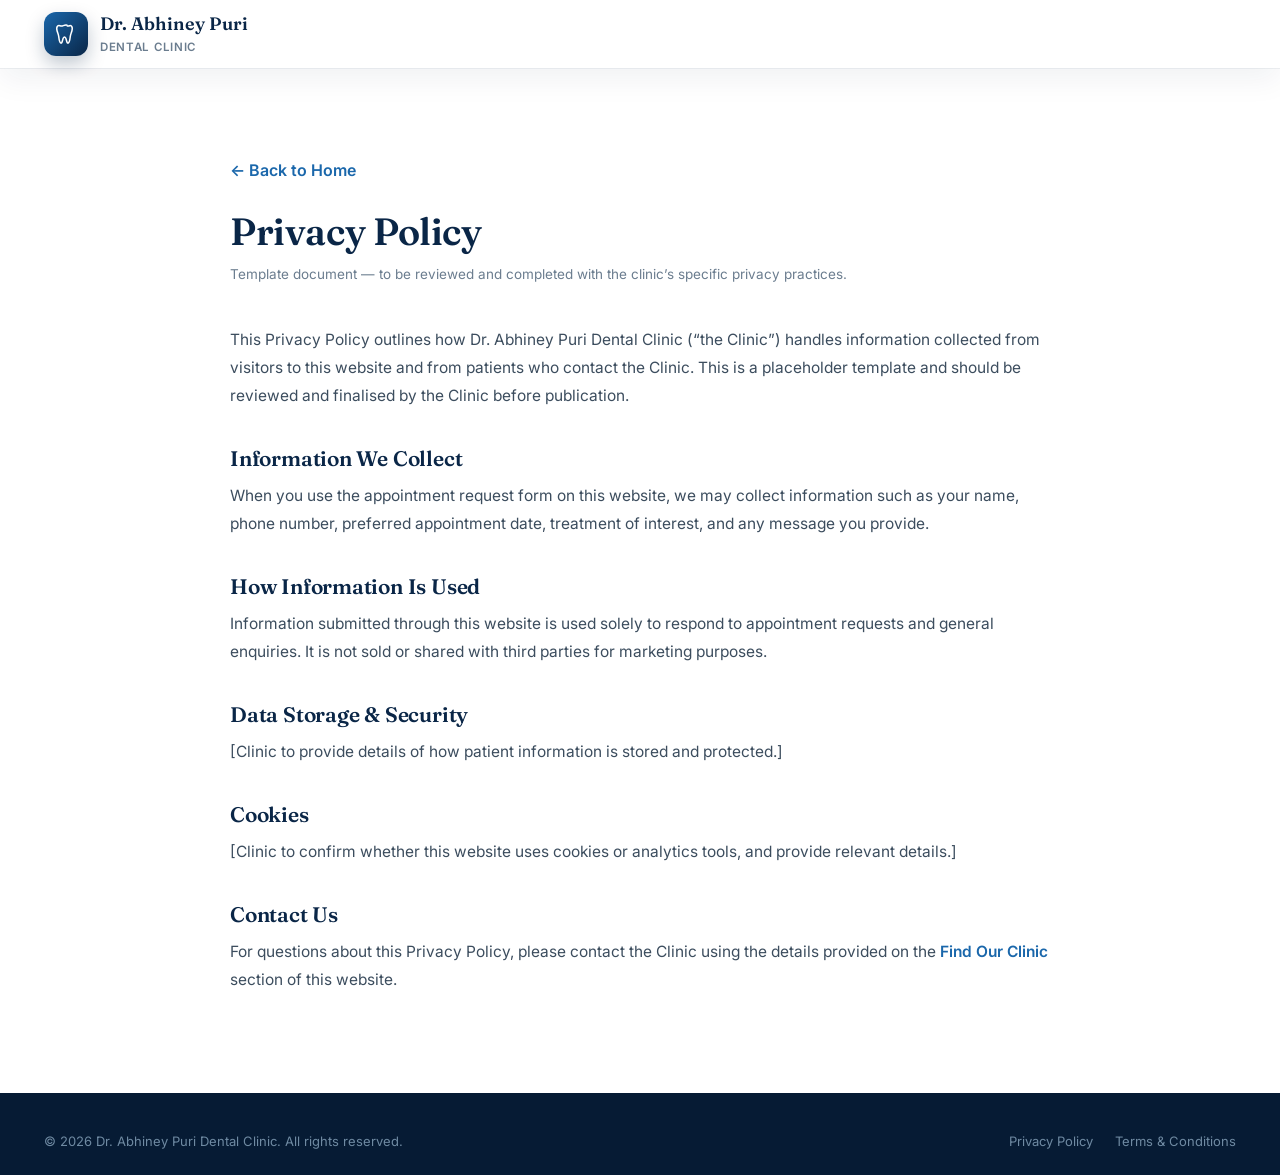
==== privacy-policy.html @ bd3e61e6 "Add premium dental clinic website for Dr. Abhiney Puri Static, responsive site (HTML/CSS/JS, no buil" ====
<!DOCTYPE html>
<html lang="en">
<head>
<meta charset="UTF-8">
<meta name="viewport" content="width=device-width, initial-scale=1.0">
<title>Privacy Policy | Dr. Abhiney Puri Dental Clinic</title>
<meta name="robots" content="noindex">
<link rel="preconnect" href="https://fonts.googleapis.com">
<link rel="preconnect" href="https://fonts.gstatic.com" crossorigin>
<link href="https://fonts.googleapis.com/css2?family=Fraunces:opsz,wght@9..144,500;9..144,600;9..144,700&family=Inter:wght@400;500;600;700;800&display=swap" rel="stylesheet">
<link rel="stylesheet" href="assets/css/style.css">
</head>
<body>
<header class="site-header scrolled">
  <div class="container">
    <a href="index.html" class="brand">
      <span class="brand-mark">
        <svg width="24" height="24" viewBox="0 0 24 24" fill="none" stroke="#fff" stroke-width="1.5"><path d="M12 3c-2.2 0-3 1.1-4.5 1.1S5 3 3.8 3.9C2.6 4.8 2.5 6.6 3 8.5c.6 2.4 1.4 3.4 1.7 5.8.3 2.3.6 6.2 2 6.7 1.6.6 1.8-3.4 2.6-5 .4-.8.7-1.1 1.2-1.1s.8.3 1.2 1.1c.8 1.6 1 5.6 2.6 5 1.4-.5 1.7-4.4 2-6.7.3-2.4 1.1-3.4 1.7-5.8.5-1.9.4-3.7-.8-4.6C16 3 15.7 4.1 14 4.1S14.2 3 12 3z" stroke-linejoin="round"/></svg>
      </span>
      <span class="brand-text"><span class="name">Dr. Abhiney Puri</span><span class="tag">Dental Clinic</span></span>
    </a>
  </div>
</header>

<main>
  <div class="container legal-page">
    <a href="index.html" class="legal-back">&larr; Back to Home</a>
    <h1>Privacy Policy</h1>
    <p class="updated">Template document &mdash; to be reviewed and completed with the clinic&rsquo;s specific privacy practices.</p>

    <p>This Privacy Policy outlines how Dr. Abhiney Puri Dental Clinic (&ldquo;the Clinic&rdquo;) handles information collected from visitors to this website and from patients who contact the Clinic. This is a placeholder template and should be reviewed and finalised by the Clinic before publication.</p>

    <h2>Information We Collect</h2>
    <p>When you use the appointment request form on this website, we may collect information such as your name, phone number, preferred appointment date, treatment of interest, and any message you provide.</p>

    <h2>How Information Is Used</h2>
    <p>Information submitted through this website is used solely to respond to appointment requests and general enquiries. It is not sold or shared with third parties for marketing purposes.</p>

    <h2>Data Storage &amp; Security</h2>
    <p>[Clinic to provide details of how patient information is stored and protected.]</p>

    <h2>Cookies</h2>
    <p>[Clinic to confirm whether this website uses cookies or analytics tools, and provide relevant details.]</p>

    <h2>Contact Us</h2>
    <p>For questions about this Privacy Policy, please contact the Clinic using the details provided on the <a href="index.html#location">Find Our Clinic</a> section of this website.</p>
  </div>
</main>

<footer class="site-footer" style="padding-top:40px;">
  <div class="container">
    <div class="footer-bottom" style="border-top:none;padding-top:0;">
      <span>&copy; <span id="year"></span> Dr. Abhiney Puri Dental Clinic. All rights reserved.</span>
      <span class="legal-links">
        <a href="privacy-policy.html">Privacy Policy</a>
        <a href="terms-conditions.html">Terms &amp; Conditions</a>
      </span>
    </div>
  </div>
</footer>

<script>document.getElementById("year").textContent = new Date().getFullYear();</script>
</body>
</html>
---- assets/css/style.css ----
/* ===========================================================
   Dr. Abhiney Puri Dental Clinic — Stylesheet
   =========================================================== */

:root {
  --white: #ffffff;
  --bg-soft: #f5f9fd;
  --bg-soft-2: #eef5fc;
  --navy-950: #061b34;
  --navy-900: #0a2647;
  --navy-800: #0f3660;
  --blue-700: #14508c;
  --blue-600: #1a67ab;
  --blue-500: #2b83c9;
  --blue-100: #e5f1fb;
  --blue-50: #f2f8fd;
  --gold-500: #b98a3e;
  --slate-900: #12202f;
  --slate-700: #3c4d5e;
  --slate-500: #6b7d8f;
  --slate-300: #c7d3dd;
  --slate-200: #dde7ee;
  --slate-100: #eef3f7;
  --radius-sm: 10px;
  --radius-md: 16px;
  --radius-lg: 24px;
  --radius-xl: 32px;
  --shadow-sm: 0 2px 10px rgba(10, 38, 71, 0.06);
  --shadow-md: 0 10px 30px rgba(10, 38, 71, 0.10);
  --shadow-lg: 0 24px 60px rgba(10, 38, 71, 0.16);
  --ease: cubic-bezier(0.22, 1, 0.36, 1);
  --font-head: "Fraunces", "Georgia", serif;
  --font-body: "Inter", -apple-system, BlinkMacSystemFont, "Segoe UI", sans-serif;
}

* { box-sizing: border-box; min-width: 0; }
html { scroll-behavior: smooth; }

body {
  margin: 0;
  font-family: var(--font-body);
  color: var(--slate-700);
  background: var(--white);
  -webkit-font-smoothing: antialiased;
  overflow-x: hidden;
}

img { max-width: 100%; display: block; }

a { color: inherit; text-decoration: none; }

h1, h2, h3, h4 {
  font-family: var(--font-head);
  color: var(--navy-900);
  line-height: 1.15;
  margin: 0;
  font-weight: 600;
  letter-spacing: -0.01em;
}

p { margin: 0; }

.container {
  width: 100%;
  max-width: 1240px;
  margin: 0 auto;
  padding: 0 24px;
}

section { position: relative; }

/* ---------- Reveal-on-scroll ---------- */
.reveal {
  opacity: 0;
  transform: translateY(28px);
  transition: opacity 0.8s var(--ease), transform 0.8s var(--ease);
}
.reveal.is-visible { opacity: 1; transform: translateY(0); }
.reveal-stagger > * {
  opacity: 0;
  transform: translateY(24px);
  transition: opacity 0.7s var(--ease), transform 0.7s var(--ease);
}
.reveal-stagger.is-visible > * { opacity: 1; transform: translateY(0); }
.reveal-stagger.is-visible > *:nth-child(1) { transition-delay: 0.03s; }
.reveal-stagger.is-visible > *:nth-child(2) { transition-delay: 0.1s; }
.reveal-stagger.is-visible > *:nth-child(3) { transition-delay: 0.17s; }
.reveal-stagger.is-visible > *:nth-child(4) { transition-delay: 0.24s; }
.reveal-stagger.is-visible > *:nth-child(5) { transition-delay: 0.31s; }
.reveal-stagger.is-visible > *:nth-child(6) { transition-delay: 0.38s; }
.reveal-stagger.is-visible > *:nth-child(7) { transition-delay: 0.45s; }
.reveal-stagger.is-visible > *:nth-child(8) { transition-delay: 0.52s; }
.reveal-stagger.is-visible > *:nth-child(9) { transition-delay: 0.59s; }
.reveal-stagger.is-visible > *:nth-child(10) { transition-delay: 0.66s; }

/* ---------- Eyebrow / section heading ---------- */
.eyebrow {
  display: inline-flex;
  align-items: center;
  gap: 8px;
  font-size: 13px;
  font-weight: 600;
  letter-spacing: 0.14em;
  text-transform: uppercase;
  color: var(--blue-600);
  margin-bottom: 14px;
}
.eyebrow::before {
  content: "";
  width: 26px;
  height: 2px;
  background: var(--gold-500);
  display: inline-block;
}

.section-head {
  max-width: 680px;
  margin: 0 auto 56px;
  text-align: center;
}
.section-head h2 {
  font-size: clamp(30px, 4vw, 42px);
  margin-bottom: 16px;
}
.section-head p {
  font-size: 17px;
  color: var(--slate-500);
  line-height: 1.7;
}
.section-head.align-left { margin-left: 0; text-align: left; }

.section-pad { padding: 108px 0; }
.bg-soft { background: linear-gradient(180deg, var(--bg-soft) 0%, var(--white) 100%); }
.bg-navy {
  background: radial-gradient(120% 140% at 15% 0%, var(--navy-800) 0%, var(--navy-950) 60%);
  color: var(--slate-200);
}
.bg-navy h2, .bg-navy h3 { color: var(--white); }

/* ---------- Buttons ---------- */
.btn {
  display: inline-flex;
  align-items: center;
  justify-content: center;
  gap: 10px;
  padding: 15px 30px;
  border-radius: 100px;
  font-family: var(--font-body);
  font-weight: 600;
  font-size: 15px;
  letter-spacing: 0.01em;
  border: 1px solid transparent;
  cursor: pointer;
  transition: transform 0.35s var(--ease), box-shadow 0.35s var(--ease), background 0.35s var(--ease), color 0.35s var(--ease), border-color .35s var(--ease);
  white-space: nowrap;
}
.btn svg { width: 18px; height: 18px; flex-shrink: 0; }
.btn-primary {
  background: linear-gradient(135deg, var(--blue-600), var(--blue-700));
  color: var(--white);
  box-shadow: 0 14px 30px rgba(20, 80, 140, 0.28);
}
.btn-primary:hover { transform: translateY(-3px); box-shadow: 0 18px 36px rgba(20, 80, 140, 0.36); }
.btn-outline {
  background: transparent;
  border-color: rgba(255,255,255,0.35);
  color: var(--white);
}
.btn-outline:hover { background: rgba(255,255,255,0.1); transform: translateY(-3px); }
.btn-ghost {
  background: var(--white);
  color: var(--blue-700);
  border-color: var(--slate-200);
}
.btn-ghost:hover { border-color: var(--blue-500); transform: translateY(-3px); box-shadow: var(--shadow-sm); }
.btn-block { width: 100%; }
.btn-sm { padding: 11px 22px; font-size: 14px; }
.btn-whatsapp { background: #1fae5c; color: #fff; }
.btn-whatsapp:hover { transform: translateY(-3px); box-shadow: 0 14px 28px rgba(31,174,92,0.3); }

/* ===========================================================
   Header
   =========================================================== */
.site-header {
  position: fixed;
  top: 0; left: 0; right: 0;
  z-index: 900;
  padding: 20px 0;
  transition: all 0.4s var(--ease);
  background: transparent;
}
.site-header.scrolled {
  padding: 12px 0;
  background: rgba(255,255,255,0.85);
  backdrop-filter: blur(14px);
  box-shadow: 0 1px 0 rgba(10,38,71,0.06), 0 12px 30px rgba(10,38,71,0.06);
}
.site-header .container {
  display: flex;
  align-items: center;
  justify-content: space-between;
  gap: 20px;
}
.brand { display: flex; align-items: center; gap: 12px; }
.brand-mark {
  width: 44px; height: 44px;
  border-radius: 12px;
  background: linear-gradient(135deg, var(--blue-600), var(--navy-900));
  display: flex; align-items: center; justify-content: center;
  flex-shrink: 0;
  box-shadow: 0 8px 18px rgba(10,38,71,0.25);
}
.brand-mark svg { width: 24px; height: 24px; stroke: #fff; }
.brand-text { line-height: 1.25; }
.brand-text .name {
  font-family: var(--font-head);
  font-weight: 600;
  font-size: 18px;
  color: var(--navy-900);
  display: block;
}
.brand-text .tag {
  font-size: 11.5px;
  letter-spacing: 0.06em;
  text-transform: uppercase;
  color: var(--slate-500);
  font-weight: 600;
}

.nav-links {
  display: flex;
  align-items: center;
  gap: 34px;
  list-style: none;
  margin: 0; padding: 0;
}
.nav-links a {
  font-size: 14.5px;
  font-weight: 600;
  color: var(--slate-700);
  position: relative;
  padding: 6px 0;
  transition: color 0.25s;
}
.nav-links a::after {
  content: "";
  position: absolute;
  left: 0; bottom: -2px;
  width: 0; height: 2px;
  background: var(--blue-600);
  transition: width 0.3s var(--ease);
}
.nav-links a:hover { color: var(--blue-700); }
.nav-links a:hover::after { width: 100%; }

.header-actions { display: flex; align-items: center; gap: 12px; }
.header-call {
  display: flex; align-items: center; gap: 8px;
  font-weight: 700; font-size: 14.5px; color: var(--navy-900);
}
.header-call svg { width: 18px; height: 18px; stroke: var(--blue-600); }

.menu-toggle {
  display: none;
  width: 44px; height: 44px;
  border-radius: 10px;
  border: 1px solid var(--slate-200);
  background: var(--white);
  align-items: center; justify-content: center;
  cursor: pointer;
}
.menu-toggle svg { width: 20px; height: 20px; }

/* Mobile nav drawer */
.mobile-nav {
  position: fixed;
  inset: 0;
  z-index: 950;
  background: var(--navy-950);
  transform: translateX(100%);
  transition: transform 0.45s var(--ease);
  display: flex;
  flex-direction: column;
  padding: 26px 28px;
}
.mobile-nav.open { transform: translateX(0); }
.mobile-nav-top { display: flex; justify-content: space-between; align-items: center; margin-bottom: 40px; }
.mobile-nav-close {
  width: 42px; height: 42px; border-radius: 10px;
  background: rgba(255,255,255,0.08);
  display: flex; align-items: center; justify-content: center;
  border: none; cursor: pointer;
}
.mobile-nav-close svg { width: 20px; height: 20px; stroke: #fff; }
.mobile-nav-links { list-style: none; margin: 0; padding: 0; display: flex; flex-direction: column; gap: 4px; }
.mobile-nav-links a {
  display: block;
  font-family: var(--font-head);
  font-size: 26px;
  color: #fff;
  padding: 14px 0;
  border-bottom: 1px solid rgba(255,255,255,0.08);
}
.mobile-nav-cta { margin-top: auto; display: flex; flex-direction: column; gap: 12px; }

/* ===========================================================
   Hero
   =========================================================== */
.hero {
  padding: 168px 0 100px;
  background:
    radial-gradient(90% 70% at 82% 8%, var(--blue-100) 0%, rgba(229,241,251,0) 60%),
    linear-gradient(180deg, var(--bg-soft) 0%, var(--white) 100%);
  overflow: hidden;
}
.hero .container {
  display: grid;
  grid-template-columns: 1.05fr 0.95fr;
  gap: 64px;
  align-items: center;
}
.hero-badge {
  display: inline-flex;
  align-items: center;
  gap: 10px;
  background: var(--white);
  border: 1px solid var(--slate-200);
  padding: 8px 18px 8px 8px;
  border-radius: 100px;
  box-shadow: var(--shadow-sm);
  font-size: 13.5px;
  font-weight: 600;
  color: var(--navy-900);
  margin-bottom: 28px;
}
.hero-badge .dot {
  width: 30px; height: 30px; border-radius: 50%;
  background: linear-gradient(135deg, var(--gold-500), #d9ae66);
  display: flex; align-items: center; justify-content: center;
}
.hero-badge .dot svg { width: 15px; height: 15px; stroke: #fff; }

.hero h1 {
  font-size: clamp(38px, 5.2vw, 60px);
  line-height: 1.08;
  margin-bottom: 24px;
}
.hero h1 em {
  font-style: italic;
  color: var(--blue-600);
}
.hero-lead {
  font-size: 18px;
  line-height: 1.75;
  color: var(--slate-500);
  max-width: 520px;
  margin-bottom: 36px;
}
.hero-cta { display: flex; flex-wrap: wrap; gap: 16px; margin-bottom: 48px; }

.hero-doctor-strip {
  display: flex;
  align-items: center;
  gap: 0;
  flex-wrap: wrap;
  border-top: 1px solid var(--slate-200);
  padding-top: 28px;
}
.hero-doctor-strip .stat { padding-right: 28px; margin-right: 28px; border-right: 1px solid var(--slate-200); }
.hero-doctor-strip .stat:last-child { border-right: none; margin-right: 0; padding-right: 0; }
.hero-doctor-strip .stat .num {
  font-family: var(--font-head);
  font-size: 22px;
  font-weight: 600;
  color: var(--navy-900);
  display: block;
}
.hero-doctor-strip .stat .lbl {
  font-size: 12.5px;
  color: var(--slate-500);
  font-weight: 600;
  text-transform: uppercase;
  letter-spacing: 0.04em;
}

.hero-visual { position: relative; }
.hero-visual-card {
  position: relative;
  border-radius: var(--radius-xl);
  overflow: hidden;
  box-shadow: var(--shadow-lg);
}
.hero-visual-card::before {
  content: "";
  position: absolute; inset: -40px;
  background: radial-gradient(60% 60% at 70% 20%, rgba(43,131,201,0.18), transparent 70%);
  z-index: -1;
}
.hero-float-card {
  position: absolute;
  bottom: -26px;
  left: -30px;
  background: var(--white);
  border-radius: var(--radius-md);
  box-shadow: var(--shadow-lg);
  padding: 18px 22px;
  display: flex;
  align-items: center;
  gap: 14px;
  max-width: 240px;
}
.hero-float-card .ic {
  width: 46px; height: 46px; border-radius: 12px;
  background: var(--blue-50);
  display: flex; align-items: center; justify-content: center;
  flex-shrink: 0;
}
.hero-float-card .ic svg { width: 24px; height: 24px; stroke: var(--blue-600); }
.hero-float-card .t1 { font-weight: 700; font-size: 14.5px; color: var(--navy-900); }
.hero-float-card .t2 { font-size: 12.5px; color: var(--slate-500); }

.hero-float-badge {
  position: absolute;
  top: 24px;
  right: -18px;
  background: var(--navy-900);
  color: #fff;
  border-radius: var(--radius-md);
  padding: 16px 20px;
  box-shadow: var(--shadow-lg);
  text-align: center;
}
.hero-float-badge .n { font-family: var(--font-head); font-size: 26px; font-weight: 600; display: block; }
.hero-float-badge .s { font-size: 11px; text-transform: uppercase; letter-spacing: 0.08em; opacity: 0.75; }

/* ===========================================================
   Image placeholders
   =========================================================== */
.img-placeholder {
  position: relative;
  width: 100%;
  aspect-ratio: var(--ph-ratio, 4/3);
  border-radius: var(--ph-radius, var(--radius-lg));
  background:
    linear-gradient(135deg, var(--blue-50) 0%, var(--slate-100) 100%);
  border: 1.5px dashed var(--slate-300);
  display: flex;
  flex-direction: column;
  align-items: center;
  justify-content: center;
  text-align: center;
  gap: 10px;
  padding: 18px;
  overflow: hidden;
}
.img-placeholder::before {
  content: "";
  position: absolute; inset: 0;
  background-image:
    linear-gradient(rgba(255,255,255,0.5) 1px, transparent 1px),
    linear-gradient(90deg, rgba(255,255,255,0.5) 1px, transparent 1px);
  background-size: 22px 22px;
  opacity: 0.5;
  pointer-events: none;
}
.img-placeholder .ph-icon {
  width: 52px; height: 52px;
  border-radius: 50%;
  background: var(--white);
  box-shadow: var(--shadow-sm);
  display: flex; align-items: center; justify-content: center;
  position: relative;
}
.img-placeholder .ph-icon svg { width: 24px; height: 24px; stroke: var(--blue-600); }
.img-placeholder .ph-label {
  position: relative;
  font-family: var(--font-head);
  font-weight: 600;
  font-size: 15px;
  color: var(--navy-900);
}
.img-placeholder .ph-sub {
  position: relative;
  font-size: 12px;
  color: var(--slate-500);
  max-width: 220px;
  line-height: 1.5;
}
.img-placeholder.compact { padding: 12px; gap: 6px; }
.img-placeholder.compact .ph-icon { width: 38px; height: 38px; }
.img-placeholder.compact .ph-icon svg { width: 18px; height: 18px; }
.img-placeholder.compact .ph-label { font-size: 13px; }
.img-placeholder.compact .ph-sub { font-size: 10.5px; }

/* ===========================================================
   Trust / credentials strip
   =========================================================== */
.credentials-strip { padding: 40px 0; background: var(--navy-950); }
.credentials-strip .container {
  display: flex;
  flex-wrap: wrap;
  gap: 28px;
  align-items: center;
  justify-content: space-between;
}
.cred-item { display: flex; align-items: center; gap: 14px; color: #fff; }
.cred-item .ic {
  width: 44px; height: 44px; border-radius: 12px;
  background: rgba(255,255,255,0.08);
  display: flex; align-items: center; justify-content: center;
  flex-shrink: 0;
}
.cred-item .ic svg { width: 22px; height: 22px; stroke: #cfe0f2; }
.cred-item .tt { font-weight: 700; font-size: 15px; }
.cred-item .ss { font-size: 12.5px; color: #9fb4c9; }

/* ===========================================================
   Dentist profile
   =========================================================== */
.profile-grid {
  display: grid;
  grid-template-columns: 0.85fr 1.15fr;
  gap: 72px;
  align-items: center;
}
.profile-visual { position: relative; }
.profile-badge-row {
  display: flex;
  gap: 14px;
  margin-top: -50px;
  position: relative;
  z-index: 2;
  margin-left: 20px;
}
.profile-mini-badge {
  background: var(--white);
  border-radius: var(--radius-md);
  box-shadow: var(--shadow-md);
  padding: 14px 18px;
  flex: 1;
  text-align: center;
}
.profile-mini-badge .n { font-family: var(--font-head); font-size: 20px; font-weight: 600; color: var(--navy-900); display: block; }
.profile-mini-badge .l { font-size: 11px; text-transform: uppercase; letter-spacing: 0.05em; color: var(--slate-500); font-weight: 600; }

.profile-name { font-size: clamp(28px, 3.4vw, 38px); margin-bottom: 6px; }
.profile-quals {
  display: flex; flex-wrap: wrap; gap: 10px;
  margin-bottom: 26px;
}
.qual-pill {
  background: var(--blue-50);
  color: var(--blue-700);
  font-weight: 700;
  font-size: 13px;
  padding: 7px 16px;
  border-radius: 100px;
  letter-spacing: 0.02em;
}
.profile-desc { font-size: 16.5px; line-height: 1.85; color: var(--slate-700); margin-bottom: 30px; }
.profile-facts { display: grid; grid-template-columns: 1fr 1fr; gap: 18px; margin-bottom: 34px; }
.profile-fact {
  display: flex; gap: 14px; align-items: flex-start;
  background: var(--bg-soft);
  border-radius: var(--radius-md);
  padding: 18px 20px;
  border: 1px solid var(--slate-100);
}
.profile-fact .ic {
  width: 38px; height: 38px; border-radius: 10px;
  background: var(--white);
  box-shadow: var(--shadow-sm);
  display: flex; align-items: center; justify-content: center;
  flex-shrink: 0;
}
.profile-fact .ic svg { width: 19px; height: 19px; stroke: var(--blue-600); }
.profile-fact .tt { font-weight: 700; font-size: 14.5px; color: var(--navy-900); margin-bottom: 2px; }
.profile-fact .ss { font-size: 13px; color: var(--slate-500); line-height: 1.5; }

/* ===========================================================
   Services
   =========================================================== */
.services-grid {
  display: grid;
  grid-template-columns: repeat(auto-fill, minmax(280px, 1fr));
  gap: 28px;
}
.service-card {
  background: var(--white);
  border-radius: var(--radius-lg);
  border: 1px solid var(--slate-100);
  overflow: hidden;
  box-shadow: var(--shadow-sm);
  transition: transform 0.4s var(--ease), box-shadow 0.4s var(--ease), border-color .4s;
  display: flex;
  flex-direction: column;
}
.service-card:hover { transform: translateY(-8px); box-shadow: var(--shadow-lg); border-color: transparent; }
.service-card .img-placeholder { border-radius: 0; border-width: 0 0 1px 0; aspect-ratio: 5/4; }
.service-card-body { padding: 24px 24px 26px; display: flex; flex-direction: column; flex: 1; }
.service-num {
  font-family: var(--font-head);
  font-size: 13px;
  font-weight: 600;
  color: var(--gold-500);
  margin-bottom: 8px;
  letter-spacing: 0.06em;
}
.service-card h3 { font-size: 20px; margin-bottom: 10px; }
.service-card p { font-size: 14.5px; line-height: 1.65; color: var(--slate-500); margin-bottom: 20px; flex: 1; }
.service-link {
  display: inline-flex; align-items: center; gap: 8px;
  font-weight: 700; font-size: 14px; color: var(--blue-600);
  cursor: pointer;
}
.service-link svg { width: 16px; height: 16px; transition: transform 0.3s var(--ease); }
.service-card:hover .service-link svg { transform: translateX(4px); }

/* ===========================================================
   Why choose us
   =========================================================== */
.why-grid {
  display: grid;
  grid-template-columns: repeat(auto-fit, minmax(230px, 1fr));
  gap: 24px;
}
.why-card {
  background: var(--white);
  border-radius: var(--radius-lg);
  padding: 32px 26px;
  border: 1px solid var(--slate-100);
  box-shadow: var(--shadow-sm);
  transition: transform 0.4s var(--ease), box-shadow 0.4s var(--ease);
}
.why-card:hover { transform: translateY(-6px); box-shadow: var(--shadow-md); }
.why-card .ic {
  width: 54px; height: 54px; border-radius: 14px;
  background: linear-gradient(135deg, var(--blue-600), var(--navy-800));
  display: flex; align-items: center; justify-content: center;
  margin-bottom: 20px;
  box-shadow: 0 10px 22px rgba(20,80,140,0.24);
}
.why-card .ic svg { width: 26px; height: 26px; stroke: #fff; }
.why-card h3 { font-size: 18px; margin-bottom: 10px; }
.why-card p { font-size: 14px; line-height: 1.65; color: var(--slate-500); }

/* ===========================================================
   Clinic section
   =========================================================== */
.clinic-layout { display: grid; grid-template-columns: 1fr 1fr; gap: 72px; align-items: center; }
.clinic-copy p.lead { font-size: 17px; line-height: 1.85; color: var(--slate-700); margin: 22px 0 30px; }
.clinic-points { display: flex; flex-direction: column; gap: 16px; margin-bottom: 34px; }
.clinic-point { display: flex; gap: 14px; align-items: flex-start; }
.clinic-point .ic {
  width: 30px; height: 30px; border-radius: 8px;
  background: var(--blue-50);
  display: flex; align-items: center; justify-content: center;
  flex-shrink: 0; margin-top: 2px;
}
.clinic-point .ic svg { width: 16px; height: 16px; stroke: var(--blue-600); }
.clinic-point span { font-size: 15px; color: var(--slate-700); line-height: 1.6; }

.clinic-gallery { display: grid; grid-template-columns: repeat(2, 1fr); gap: 18px; }
.clinic-gallery .img-placeholder:first-child { grid-column: 1 / -1; }

/* ===========================================================
   Location
   =========================================================== */
.location-layout { display: grid; grid-template-columns: 0.9fr 1.1fr; gap: 44px; align-items: stretch; }
.location-card {
  background: var(--white);
  border-radius: var(--radius-xl);
  box-shadow: var(--shadow-md);
  border: 1px solid var(--slate-100);
  padding: 40px 36px;
}
.loc-row { display: flex; gap: 16px; padding: 20px 0; border-bottom: 1px solid var(--slate-100); }
.loc-row:last-of-type { border-bottom: none; }
.loc-row .ic {
  width: 42px; height: 42px; border-radius: 12px;
  background: var(--blue-50);
  display: flex; align-items: center; justify-content: center;
  flex-shrink: 0;
}
.loc-row .ic svg { width: 20px; height: 20px; stroke: var(--blue-600); }
.loc-row .tt { font-weight: 700; font-size: 14.5px; color: var(--navy-900); margin-bottom: 4px; }
.loc-row .ss { font-size: 14.5px; color: var(--slate-500); line-height: 1.6; }
.loc-row .ss .placeholder-text { color: var(--blue-600); font-style: italic; }
.location-cta { display: flex; flex-direction: column; gap: 12px; margin-top: 28px; }

.map-frame {
  border-radius: var(--radius-xl);
  overflow: hidden;
  box-shadow: var(--shadow-md);
  border: 1px solid var(--slate-100);
  position: relative;
  min-height: 420px;
  background: linear-gradient(135deg, var(--blue-50), var(--slate-100));
  display: flex; align-items: center; justify-content: center;
}
.map-frame::before {
  content: "";
  position: absolute; inset: 0;
  background-image:
    linear-gradient(rgba(255,255,255,0.6) 1px, transparent 1px),
    linear-gradient(90deg, rgba(255,255,255,0.6) 1px, transparent 1px);
  background-size: 34px 34px;
}
.map-frame iframe { width: 100%; height: 100%; min-height: 420px; border: 0; position: relative; }
.map-placeholder-inner { position: relative; text-align: center; padding: 30px; max-width: 320px; }
.map-placeholder-inner .pin {
  width: 64px; height: 64px; border-radius: 50%;
  background: var(--white); box-shadow: var(--shadow-md);
  display: flex; align-items: center; justify-content: center;
  margin: 0 auto 18px;
}
.map-placeholder-inner .pin svg { width: 30px; height: 30px; stroke: var(--blue-600); }
.map-placeholder-inner h4 { font-size: 17px; margin-bottom: 8px; }
.map-placeholder-inner p { font-size: 13.5px; color: var(--slate-500); line-height: 1.6; }

/* ===========================================================
   Appointment
   =========================================================== */
.appointment-layout { display: grid; grid-template-columns: 0.85fr 1.15fr; gap: 56px; }
.appointment-info h2 { color: #fff; font-size: clamp(28px, 3.4vw, 36px); margin-bottom: 18px; }
.appointment-info p.lead { font-size: 16.5px; line-height: 1.8; color: #b9cadc; margin-bottom: 34px; }
.appt-contact-list { display: flex; flex-direction: column; gap: 14px; margin-bottom: 34px; }
.appt-contact-item {
  display: flex; align-items: center; gap: 14px;
  background: rgba(255,255,255,0.06);
  border: 1px solid rgba(255,255,255,0.1);
  border-radius: var(--radius-md);
  padding: 16px 18px;
}
.appt-contact-item .ic {
  width: 40px; height: 40px; border-radius: 10px;
  background: rgba(255,255,255,0.1);
  display: flex; align-items: center; justify-content: center;
  flex-shrink: 0;
}
.appt-contact-item .ic svg { width: 19px; height: 19px; stroke: #fff; }
.appt-contact-item .tt { font-weight: 700; font-size: 14.5px; color: #fff; }
.appt-contact-item .ss { font-size: 12.5px; color: #9fb4c9; }
.appt-quick-actions { display: flex; flex-wrap: wrap; gap: 12px; }

.appointment-form-card {
  background: var(--white);
  border-radius: var(--radius-xl);
  box-shadow: var(--shadow-lg);
  padding: 44px;
}
.appointment-form-card h3 { font-size: 22px; margin-bottom: 6px; }
.appointment-form-card .form-sub { font-size: 14px; color: var(--slate-500); margin-bottom: 30px; }
.form-grid { display: grid; grid-template-columns: 1fr 1fr; gap: 20px; }
.form-field { display: flex; flex-direction: column; gap: 8px; margin-bottom: 20px; }
.form-field.full { grid-column: 1 / -1; }
.form-field label { font-size: 13.5px; font-weight: 700; color: var(--navy-900); }
.form-field input,
.form-field select,
.form-field textarea {
  border: 1.5px solid var(--slate-200);
  border-radius: var(--radius-sm);
  padding: 13px 16px;
  font-family: var(--font-body);
  font-size: 14.5px;
  color: var(--slate-900);
  background: var(--bg-soft);
  transition: border-color 0.25s, box-shadow 0.25s;
  width: 100%;
}
.form-field textarea { resize: vertical; min-height: 100px; }
.form-field input:focus,
.form-field select:focus,
.form-field textarea:focus {
  outline: none;
  border-color: var(--blue-500);
  box-shadow: 0 0 0 4px var(--blue-100);
  background: var(--white);
}
.form-note { font-size: 12.5px; color: var(--slate-500); margin-top: 14px; text-align: center; }
.form-success {
  display: none;
  align-items: center;
  gap: 14px;
  background: #eefbf3;
  border: 1px solid #bfe9cf;
  border-radius: var(--radius-md);
  padding: 18px 20px;
  margin-bottom: 22px;
}
.form-success.show { display: flex; }
.form-success .ic {
  width: 38px; height: 38px; border-radius: 50%;
  background: #1fae5c; display: flex; align-items: center; justify-content: center; flex-shrink: 0;
}
.form-success .ic svg { width: 18px; height: 18px; stroke: #fff; }
.form-success .tt { font-weight: 700; font-size: 14.5px; color: #16643a; }
.form-success .ss { font-size: 12.5px; color: #2f7a52; }

/* ===========================================================
   Footer
   =========================================================== */
.site-footer { background: var(--navy-950); color: #9fb4c9; padding: 90px 0 0; }
.footer-grid {
  display: grid;
  grid-template-columns: 1.4fr 1fr 1fr 1.1fr;
  gap: 48px;
  padding-bottom: 60px;
  border-bottom: 1px solid rgba(255,255,255,0.08);
}
.footer-brand .brand-text .name { color: #fff; }
.footer-brand { max-width: 320px; }
.footer-brand p { font-size: 14px; line-height: 1.7; margin: 18px 0 22px; }
.footer-quals { font-size: 13px; color: #7d93a8; line-height: 1.7; margin-bottom: 22px; }
.footer-social { display: flex; gap: 10px; }
.footer-social a {
  width: 38px; height: 38px; border-radius: 10px;
  background: rgba(255,255,255,0.06);
  display: flex; align-items: center; justify-content: center;
  transition: background 0.3s, transform 0.3s;
}
.footer-social a:hover { background: var(--blue-600); transform: translateY(-3px); }
.footer-social a svg { width: 17px; height: 17px; stroke: #fff; }

.footer-col h4 {
  color: #fff; font-size: 15px; margin-bottom: 22px;
  font-family: var(--font-body); font-weight: 700; letter-spacing: 0.02em;
}
.footer-col ul { list-style: none; margin: 0; padding: 0; display: flex; flex-direction: column; gap: 13px; }
.footer-col ul a { font-size: 14px; color: #9fb4c9; transition: color 0.25s; }
.footer-col ul a:hover { color: #fff; }
.footer-contact-item { display: flex; gap: 10px; align-items: flex-start; font-size: 14px; }
.footer-contact-item svg { width: 16px; height: 16px; stroke: #6f8aa2; flex-shrink: 0; margin-top: 3px; }

.footer-bottom {
  display: flex; justify-content: space-between; align-items: center;
  padding: 26px 0; flex-wrap: wrap; gap: 12px;
  font-size: 13px; color: #6f8aa2;
}
.footer-bottom .legal-links { display: flex; gap: 22px; }
.footer-bottom a:hover { color: #fff; }

/* ===========================================================
   Utility page (privacy / terms)
   =========================================================== */
.legal-page { padding: 160px 0 100px; max-width: 820px; margin: 0 auto; }
.legal-page h1 { font-size: 38px; margin-bottom: 8px; }
.legal-page .updated { font-size: 13.5px; color: var(--slate-500); margin-bottom: 40px; }
.legal-page h2 { font-size: 21px; margin: 36px 0 12px; }
.legal-page p, .legal-page li { font-size: 15.5px; line-height: 1.8; color: var(--slate-700); }
.legal-page ul { padding-left: 20px; }
.legal-page a { color: var(--blue-600); font-weight: 600; }
.legal-back { display: inline-flex; align-items: center; gap: 8px; font-weight: 700; color: var(--blue-600); margin-bottom: 30px; }

/* ===========================================================
   Back to top
   =========================================================== */
.back-to-top {
  position: fixed;
  bottom: 28px; right: 28px;
  width: 50px; height: 50px;
  border-radius: 50%;
  background: var(--navy-900);
  display: flex; align-items: center; justify-content: center;
  box-shadow: var(--shadow-md);
  opacity: 0; visibility: hidden;
  transform: translateY(12px);
  transition: all 0.35s var(--ease);
  z-index: 500;
  cursor: pointer;
  border: none;
}
.back-to-top.show { opacity: 1; visibility: visible; transform: translateY(0); }
.back-to-top svg { width: 20px; height: 20px; stroke: #fff; }

/* ===========================================================
   Responsive
   =========================================================== */
@media (max-width: 1080px) {
  .hero .container { grid-template-columns: 1fr; }
  .hero-visual { max-width: 480px; margin: 40px auto 0; order: -1; }
  .profile-grid { grid-template-columns: 1fr; }
  .profile-visual { max-width: 460px; margin: 0 auto; }
  .clinic-layout { grid-template-columns: 1fr; }
  .clinic-gallery { max-width: 560px; margin: 0 auto; }
  .location-layout { grid-template-columns: 1fr; }
  .appointment-layout { grid-template-columns: 1fr; }
  .footer-grid { grid-template-columns: 1fr 1fr; }
}

@media (max-width: 860px) {
  .nav-links, .header-call, .header-actions .btn-primary { display: none; }
  .menu-toggle { display: flex; }
  .section-pad { padding: 76px 0; }
  .form-grid { grid-template-columns: 1fr; }
  .appointment-form-card { padding: 30px 26px; }
}

@media (max-width: 620px) {
  .hero { padding: 140px 0 70px; }
  .hero-doctor-strip { gap: 10px; }
  .hero-doctor-strip .stat { padding-right: 16px; margin-right: 16px; }
  .footer-grid { grid-template-columns: 1fr; gap: 40px; }
  .credentials-strip .container { justify-content: flex-start; gap: 24px; }
  .clinic-gallery { grid-template-columns: 1fr; }
  .footer-bottom { flex-direction: column; align-items: flex-start; }
  .profile-badge-row { flex-wrap: wrap; margin-left: 0; }
}
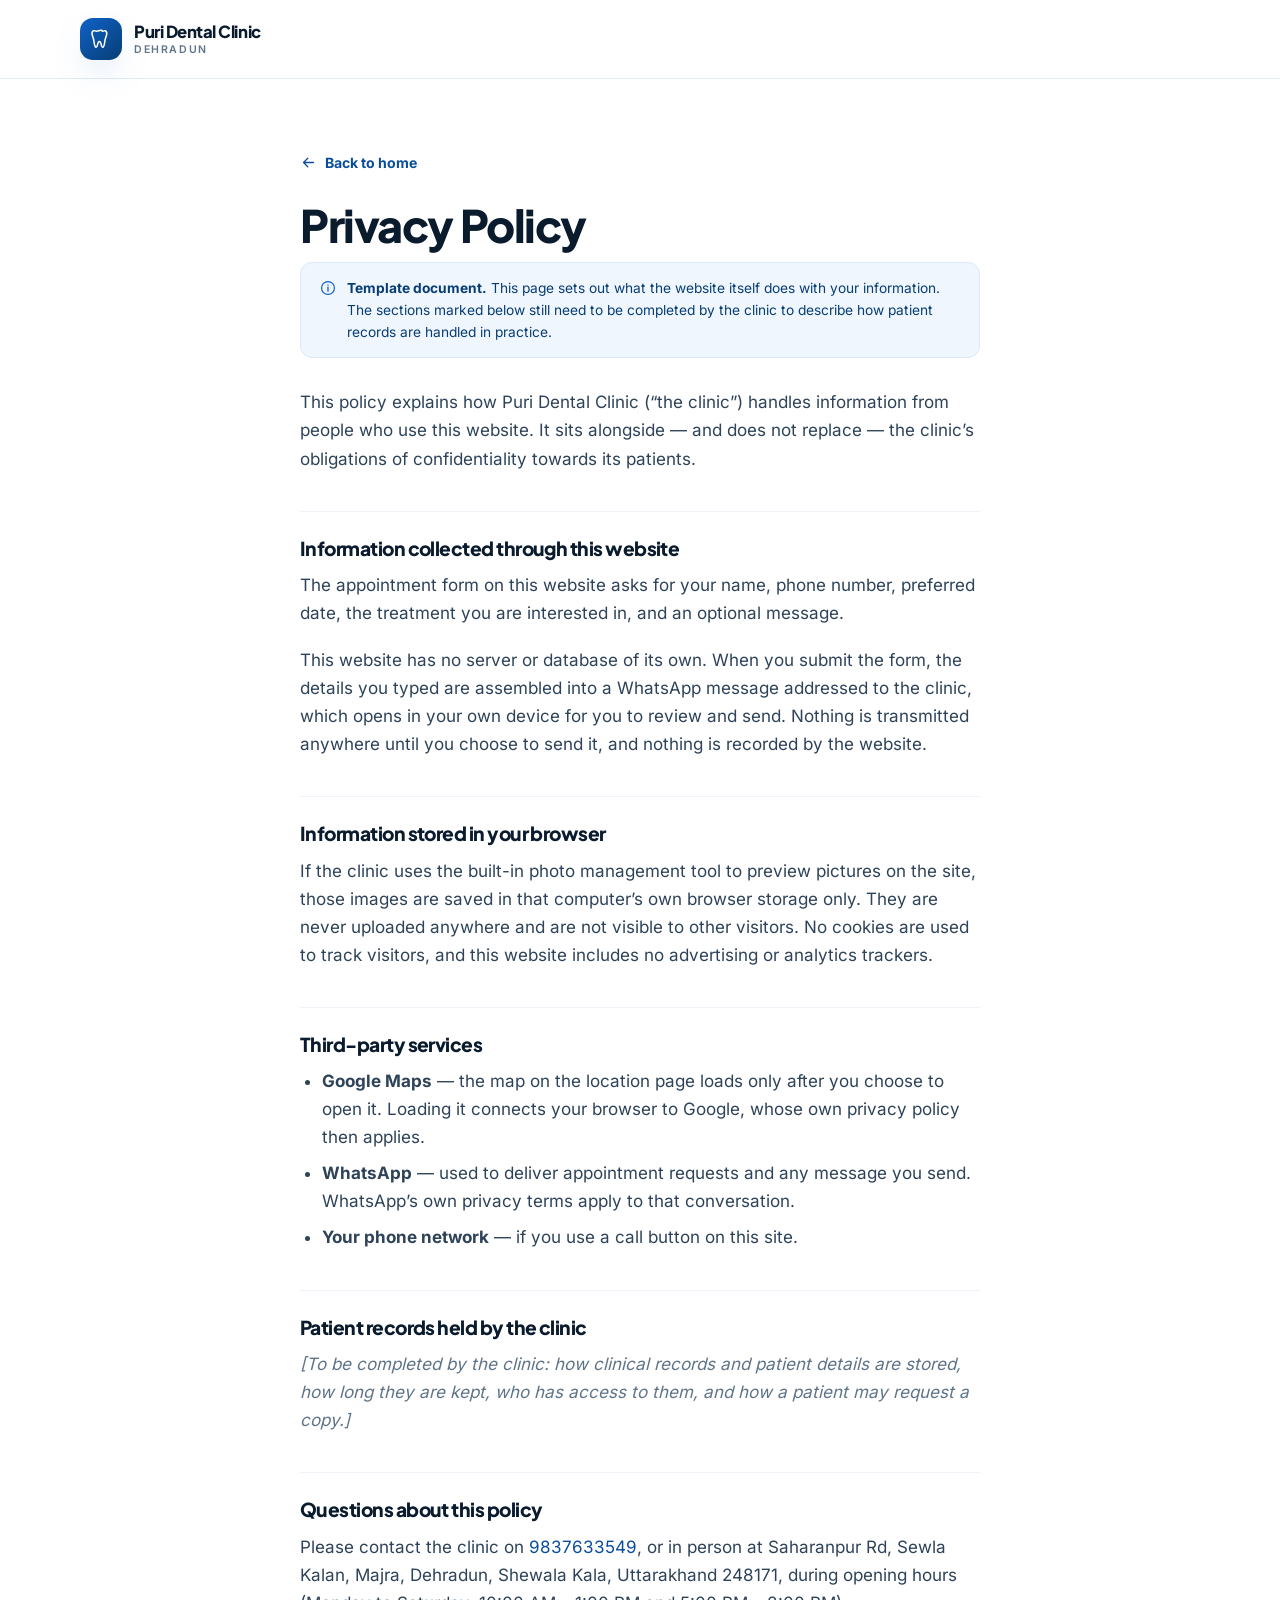
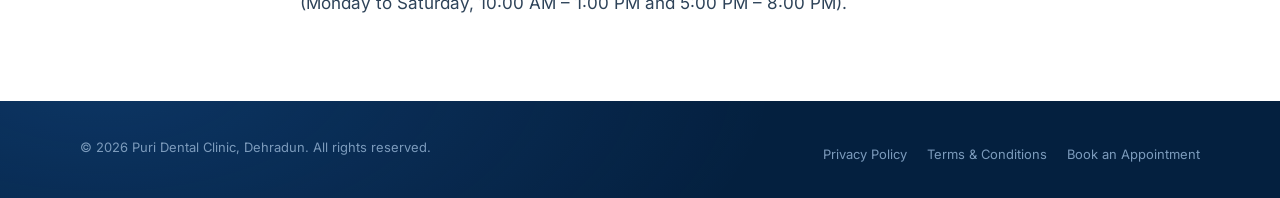
==== commit 7df6a4ad: "Rebuild site for Puri Dental Clinic with real clinic details Replaces the earlier draft (which carri" ====
--- a/privacy-policy.html
+++ b/privacy-policy.html
@@ -2,63 +2,110 @@
 <html lang="en">
 <head>
 <meta charset="UTF-8">
-<meta name="viewport" content="width=device-width, initial-scale=1.0">
-<title>Privacy Policy | Dr. Abhiney Puri Dental Clinic</title>
+<meta name="viewport" content="width=device-width, initial-scale=1">
+<meta name="theme-color" content="#0F62C8">
 <meta name="robots" content="noindex">
-<link rel="preconnect" href="https://fonts.googleapis.com">
-<link rel="preconnect" href="https://fonts.gstatic.com" crossorigin>
-<link href="https://fonts.googleapis.com/css2?family=Fraunces:opsz,wght@9..144,500;9..144,600;9..144,700&family=Inter:wght@400;500;600;700;800&display=swap" rel="stylesheet">
+<link rel="icon" href="data:image/svg+xml,<svg xmlns='http://www.w3.org/2000/svg' viewBox='0 0 32 32'><rect width='32' height='32' rx='8' fill='%230F62C8'/><text x='16' y='22' font-family='Segoe UI,sans-serif' font-size='16' font-weight='700' fill='white' text-anchor='middle'>P</text></svg>">
+<link rel="stylesheet" href="assets/css/fonts.css">
 <link rel="stylesheet" href="assets/css/style.css">
+<title>Privacy Policy | Puri Dental Clinic, Dehradun</title>
 </head>
 <body>
-<header class="site-header scrolled">
+
+<svg width="0" height="0" style="position:absolute" aria-hidden="true"><defs>
+<symbol id="icon-tooth" viewBox="0 0 24 24"><path d="M12 3.2c-2 0-2.9 1-4.3 1S5.2 3.1 4.1 3.9C2.9 4.8 2.8 6.5 3.3 8.3c.6 2.3 1.3 3.2 1.6 5.5.3 2.2.6 5.9 1.9 6.4 1.5.5 1.7-3.3 2.5-4.8.4-.8.6-1 1.1-1s.7.2 1.1 1c.8 1.5.9 5.3 2.5 4.8 1.3-.5 1.6-4.2 1.9-6.4.3-2.3 1-3.2 1.6-5.5.5-1.8.4-3.5-.8-4.4-1.1-.8-1.4.3-3 .3S14 3.2 12 3.2Z" fill="none" stroke="currentColor" stroke-width="1.5" stroke-linejoin="round"/></symbol>
+<symbol id="icon-arrow" viewBox="0 0 24 24"><path d="M5 12h14m-6-6 6 6-6 6" fill="none" stroke="currentColor" stroke-width="1.8" stroke-linecap="round" stroke-linejoin="round"/></symbol>
+<symbol id="icon-info" viewBox="0 0 24 24"><circle cx="12" cy="12" r="8.6" fill="none" stroke="currentColor" stroke-width="1.6"/><path d="M12 11v5.2" stroke="currentColor" stroke-width="1.8" stroke-linecap="round"/><circle cx="12" cy="8" r="1.05" fill="currentColor"/></symbol>
+</defs></svg>
+
+<header class="site-header legal-header">
   <div class="container">
     <a href="index.html" class="brand">
-      <span class="brand-mark">
-        <svg width="24" height="24" viewBox="0 0 24 24" fill="none" stroke="#fff" stroke-width="1.5"><path d="M12 3c-2.2 0-3 1.1-4.5 1.1S5 3 3.8 3.9C2.6 4.8 2.5 6.6 3 8.5c.6 2.4 1.4 3.4 1.7 5.8.3 2.3.6 6.2 2 6.7 1.6.6 1.8-3.4 2.6-5 .4-.8.7-1.1 1.2-1.1s.8.3 1.2 1.1c.8 1.6 1 5.6 2.6 5 1.4-.5 1.7-4.4 2-6.7.3-2.4 1.1-3.4 1.7-5.8.5-1.9.4-3.7-.8-4.6C16 3 15.7 4.1 14 4.1S14.2 3 12 3z" stroke-linejoin="round"/></svg>
+      <span class="brand-mark"><svg aria-hidden="true"><use href="#icon-tooth"/></svg></span>
+      <span class="brand-text">
+        <span class="name">Puri Dental Clinic</span>
+        <span class="tag">Dehradun</span>
       </span>
-      <span class="brand-text"><span class="name">Dr. Abhiney Puri</span><span class="tag">Dental Clinic</span></span>
     </a>
   </div>
 </header>
 
-<main>
-  <div class="container legal-page">
-    <a href="index.html" class="legal-back">&larr; Back to Home</a>
-    <h1>Privacy Policy</h1>
-    <p class="updated">Template document &mdash; to be reviewed and completed with the clinic&rsquo;s specific privacy practices.</p>
+<main class="legal-page">
+  <a class="legal-back" href="index.html">
+    <svg aria-hidden="true"><use href="#icon-arrow"/></svg> Back to home
+  </a>
+  <h1>Privacy Policy</h1>
+  <p class="updated">
+    <svg aria-hidden="true"><use href="#icon-info"/></svg>
+    <span><strong>Template document.</strong> This page sets out what the website itself
+    does with your information. The sections marked below still need to be completed by
+    the clinic to describe how patient records are handled in practice.</span>
+  </p>
 
-    <p>This Privacy Policy outlines how Dr. Abhiney Puri Dental Clinic (&ldquo;the Clinic&rdquo;) handles information collected from visitors to this website and from patients who contact the Clinic. This is a placeholder template and should be reviewed and finalised by the Clinic before publication.</p>
+  <p>
+    This policy explains how Puri Dental Clinic (&ldquo;the clinic&rdquo;) handles information
+    from people who use this website. It sits alongside — and does not replace — the clinic&rsquo;s
+    obligations of confidentiality towards its patients.
+  </p>
 
-    <h2>Information We Collect</h2>
-    <p>When you use the appointment request form on this website, we may collect information such as your name, phone number, preferred appointment date, treatment of interest, and any message you provide.</p>
+  <h2>Information collected through this website</h2>
+  <p>
+    The appointment form on this website asks for your name, phone number, preferred date,
+    the treatment you are interested in, and an optional message.
+  </p>
+  <p>
+    This website has no server or database of its own. When you submit the form, the details
+    you typed are assembled into a WhatsApp message addressed to the clinic, which opens in
+    your own device for you to review and send. Nothing is transmitted anywhere until you
+    choose to send it, and nothing is recorded by the website.
+  </p>
 
-    <h2>How Information Is Used</h2>
-    <p>Information submitted through this website is used solely to respond to appointment requests and general enquiries. It is not sold or shared with third parties for marketing purposes.</p>
+  <h2>Information stored in your browser</h2>
+  <p>
+    If the clinic uses the built-in photo management tool to preview pictures on the site,
+    those images are saved in that computer&rsquo;s own browser storage only. They are never
+    uploaded anywhere and are not visible to other visitors. No cookies are used to track
+    visitors, and this website includes no advertising or analytics trackers.
+  </p>
 
-    <h2>Data Storage &amp; Security</h2>
-    <p>[Clinic to provide details of how patient information is stored and protected.]</p>
+  <h2>Third-party services</h2>
+  <ul class="bullets">
+    <li><strong>Google Maps</strong> — the map on the location page loads only after you
+    choose to open it. Loading it connects your browser to Google, whose own privacy policy
+    then applies.</li>
+    <li><strong>WhatsApp</strong> — used to deliver appointment requests and any message you
+    send. WhatsApp&rsquo;s own privacy terms apply to that conversation.</li>
+    <li><strong>Your phone network</strong> — if you use a call button on this site.</li>
+  </ul>
 
-    <h2>Cookies</h2>
-    <p>[Clinic to confirm whether this website uses cookies or analytics tools, and provide relevant details.]</p>
+  <h2>Patient records held by the clinic</h2>
+  <p class="todo">
+    [To be completed by the clinic: how clinical records and patient details are stored,
+    how long they are kept, who has access to them, and how a patient may request a copy.]
+  </p>
 
-    <h2>Contact Us</h2>
-    <p>For questions about this Privacy Policy, please contact the Clinic using the details provided on the <a href="index.html#location">Find Our Clinic</a> section of this website.</p>
-  </div>
+  <h2>Questions about this policy</h2>
+  <p>
+    Please contact the clinic on <a href="tel:+919837633549">9837633549</a>, or in person at
+    Saharanpur Rd, Sewla Kalan, Majra, Dehradun, Shewala Kala, Uttarakhand 248171, during
+    opening hours (Monday to Saturday, 10:00&nbsp;AM&nbsp;&ndash;&nbsp;1:00&nbsp;PM and
+    5:00&nbsp;PM&nbsp;&ndash;&nbsp;8:00&nbsp;PM).
+  </p>
 </main>
 
-<footer class="site-footer" style="padding-top:40px;">
+<footer class="site-footer" style="padding-top:36px">
   <div class="container">
-    <div class="footer-bottom" style="border-top:none;padding-top:0;">
-      <span>&copy; <span id="year"></span> Dr. Abhiney Puri Dental Clinic. All rights reserved.</span>
-      <span class="legal-links">
+    <div class="footer-bottom" style="border-top:none;padding-top:0">
+      <p>© <span id="year">2026</span> Puri Dental Clinic, Dehradun. All rights reserved.</p>
+      <nav aria-label="Footer">
         <a href="privacy-policy.html">Privacy Policy</a>
         <a href="terms-conditions.html">Terms &amp; Conditions</a>
-      </span>
+        <a href="index.html#contact">Book an Appointment</a>
+      </nav>
     </div>
   </div>
 </footer>
 
-<script>document.getElementById("year").textContent = new Date().getFullYear();</script>
+<script>document.getElementById('year').textContent = new Date().getFullYear();</script>
 </body>
 </html>
--- a/assets/css/fonts.css
+++ b/assets/css/fonts.css
@@ -0,0 +1,114 @@
+/* Self-hosted webfonts — no third-party request, no render-blocking
+   round trip to a font CDN. Latin and Latin-Extended subsets only. */
+@font-face {
+  font-family: 'Inter';
+  font-style: normal;
+  font-weight: 400;
+  font-display: swap;
+  src: url(../fonts/inter-latin-ext.woff2) format('woff2');
+  unicode-range: U+0100-02BA, U+02BD-02C5, U+02C7-02CC, U+02CE-02D7, U+02DD-02FF, U+0304, U+0308, U+0329, U+1D00-1DBF, U+1E00-1E9F, U+1EF2-1EFF, U+2020, U+20A0-20AB, U+20AD-20C0, U+2113, U+2C60-2C7F, U+A720-A7FF;
+}
+@font-face {
+  font-family: 'Inter';
+  font-style: normal;
+  font-weight: 400;
+  font-display: swap;
+  src: url(../fonts/inter-latin.woff2) format('woff2');
+  unicode-range: U+0000-00FF, U+0131, U+0152-0153, U+02BB-02BC, U+02C6, U+02DA, U+02DC, U+0304, U+0308, U+0329, U+2000-206F, U+20AC, U+2122, U+2191, U+2193, U+2212, U+2215, U+FEFF, U+FFFD;
+}
+@font-face {
+  font-family: 'Inter';
+  font-style: normal;
+  font-weight: 500;
+  font-display: swap;
+  src: url(../fonts/inter-latin-ext.woff2) format('woff2');
+  unicode-range: U+0100-02BA, U+02BD-02C5, U+02C7-02CC, U+02CE-02D7, U+02DD-02FF, U+0304, U+0308, U+0329, U+1D00-1DBF, U+1E00-1E9F, U+1EF2-1EFF, U+2020, U+20A0-20AB, U+20AD-20C0, U+2113, U+2C60-2C7F, U+A720-A7FF;
+}
+@font-face {
+  font-family: 'Inter';
+  font-style: normal;
+  font-weight: 500;
+  font-display: swap;
+  src: url(../fonts/inter-latin.woff2) format('woff2');
+  unicode-range: U+0000-00FF, U+0131, U+0152-0153, U+02BB-02BC, U+02C6, U+02DA, U+02DC, U+0304, U+0308, U+0329, U+2000-206F, U+20AC, U+2122, U+2191, U+2193, U+2212, U+2215, U+FEFF, U+FFFD;
+}
+@font-face {
+  font-family: 'Inter';
+  font-style: normal;
+  font-weight: 600;
+  font-display: swap;
+  src: url(../fonts/inter-latin-ext.woff2) format('woff2');
+  unicode-range: U+0100-02BA, U+02BD-02C5, U+02C7-02CC, U+02CE-02D7, U+02DD-02FF, U+0304, U+0308, U+0329, U+1D00-1DBF, U+1E00-1E9F, U+1EF2-1EFF, U+2020, U+20A0-20AB, U+20AD-20C0, U+2113, U+2C60-2C7F, U+A720-A7FF;
+}
+@font-face {
+  font-family: 'Inter';
+  font-style: normal;
+  font-weight: 600;
+  font-display: swap;
+  src: url(../fonts/inter-latin.woff2) format('woff2');
+  unicode-range: U+0000-00FF, U+0131, U+0152-0153, U+02BB-02BC, U+02C6, U+02DA, U+02DC, U+0304, U+0308, U+0329, U+2000-206F, U+20AC, U+2122, U+2191, U+2193, U+2212, U+2215, U+FEFF, U+FFFD;
+}
+@font-face {
+  font-family: 'Inter';
+  font-style: normal;
+  font-weight: 700;
+  font-display: swap;
+  src: url(../fonts/inter-latin-ext.woff2) format('woff2');
+  unicode-range: U+0100-02BA, U+02BD-02C5, U+02C7-02CC, U+02CE-02D7, U+02DD-02FF, U+0304, U+0308, U+0329, U+1D00-1DBF, U+1E00-1E9F, U+1EF2-1EFF, U+2020, U+20A0-20AB, U+20AD-20C0, U+2113, U+2C60-2C7F, U+A720-A7FF;
+}
+@font-face {
+  font-family: 'Inter';
+  font-style: normal;
+  font-weight: 700;
+  font-display: swap;
+  src: url(../fonts/inter-latin.woff2) format('woff2');
+  unicode-range: U+0000-00FF, U+0131, U+0152-0153, U+02BB-02BC, U+02C6, U+02DA, U+02DC, U+0304, U+0308, U+0329, U+2000-206F, U+20AC, U+2122, U+2191, U+2193, U+2212, U+2215, U+FEFF, U+FFFD;
+}
+@font-face {
+  font-family: 'Plus Jakarta Sans';
+  font-style: normal;
+  font-weight: 600;
+  font-display: swap;
+  src: url(../fonts/plus-jakarta-sans-latin-ext.woff2) format('woff2');
+  unicode-range: U+0100-02BA, U+02BD-02C5, U+02C7-02CC, U+02CE-02D7, U+02DD-02FF, U+0304, U+0308, U+0329, U+1D00-1DBF, U+1E00-1E9F, U+1EF2-1EFF, U+2020, U+20A0-20AB, U+20AD-20C0, U+2113, U+2C60-2C7F, U+A720-A7FF;
+}
+@font-face {
+  font-family: 'Plus Jakarta Sans';
+  font-style: normal;
+  font-weight: 600;
+  font-display: swap;
+  src: url(../fonts/plus-jakarta-sans-latin.woff2) format('woff2');
+  unicode-range: U+0000-00FF, U+0131, U+0152-0153, U+02BB-02BC, U+02C6, U+02DA, U+02DC, U+0304, U+0308, U+0329, U+2000-206F, U+20AC, U+2122, U+2191, U+2193, U+2212, U+2215, U+FEFF, U+FFFD;
+}
+@font-face {
+  font-family: 'Plus Jakarta Sans';
+  font-style: normal;
+  font-weight: 700;
+  font-display: swap;
+  src: url(../fonts/plus-jakarta-sans-latin-ext.woff2) format('woff2');
+  unicode-range: U+0100-02BA, U+02BD-02C5, U+02C7-02CC, U+02CE-02D7, U+02DD-02FF, U+0304, U+0308, U+0329, U+1D00-1DBF, U+1E00-1E9F, U+1EF2-1EFF, U+2020, U+20A0-20AB, U+20AD-20C0, U+2113, U+2C60-2C7F, U+A720-A7FF;
+}
+@font-face {
+  font-family: 'Plus Jakarta Sans';
+  font-style: normal;
+  font-weight: 700;
+  font-display: swap;
+  src: url(../fonts/plus-jakarta-sans-latin.woff2) format('woff2');
+  unicode-range: U+0000-00FF, U+0131, U+0152-0153, U+02BB-02BC, U+02C6, U+02DA, U+02DC, U+0304, U+0308, U+0329, U+2000-206F, U+20AC, U+2122, U+2191, U+2193, U+2212, U+2215, U+FEFF, U+FFFD;
+}
+@font-face {
+  font-family: 'Plus Jakarta Sans';
+  font-style: normal;
+  font-weight: 800;
+  font-display: swap;
+  src: url(../fonts/plus-jakarta-sans-latin-ext.woff2) format('woff2');
+  unicode-range: U+0100-02BA, U+02BD-02C5, U+02C7-02CC, U+02CE-02D7, U+02DD-02FF, U+0304, U+0308, U+0329, U+1D00-1DBF, U+1E00-1E9F, U+1EF2-1EFF, U+2020, U+20A0-20AB, U+20AD-20C0, U+2113, U+2C60-2C7F, U+A720-A7FF;
+}
+@font-face {
+  font-family: 'Plus Jakarta Sans';
+  font-style: normal;
+  font-weight: 800;
+  font-display: swap;
+  src: url(../fonts/plus-jakarta-sans-latin.woff2) format('woff2');
+  unicode-range: U+0000-00FF, U+0131, U+0152-0153, U+02BB-02BC, U+02C6, U+02DA, U+02DC, U+0304, U+0308, U+0329, U+2000-206F, U+20AC, U+2122, U+2191, U+2193, U+2212, U+2215, U+FEFF, U+FFFD;
+}
--- a/assets/css/style.css
+++ b/assets/css/style.css
@@ -1,908 +1,1074 @@
-/* ===========================================================
-   Dr. Abhiney Puri Dental Clinic — Stylesheet
-   =========================================================== */
-
-:root {
-  --white: #ffffff;
-  --bg-soft: #f5f9fd;
-  --bg-soft-2: #eef5fc;
-  --navy-950: #061b34;
-  --navy-900: #0a2647;
-  --navy-800: #0f3660;
-  --blue-700: #14508c;
-  --blue-600: #1a67ab;
-  --blue-500: #2b83c9;
-  --blue-100: #e5f1fb;
-  --blue-50: #f2f8fd;
-  --gold-500: #b98a3e;
-  --slate-900: #12202f;
-  --slate-700: #3c4d5e;
-  --slate-500: #6b7d8f;
-  --slate-300: #c7d3dd;
-  --slate-200: #dde7ee;
-  --slate-100: #eef3f7;
-  --radius-sm: 10px;
-  --radius-md: 16px;
-  --radius-lg: 24px;
-  --radius-xl: 32px;
-  --shadow-sm: 0 2px 10px rgba(10, 38, 71, 0.06);
-  --shadow-md: 0 10px 30px rgba(10, 38, 71, 0.10);
-  --shadow-lg: 0 24px 60px rgba(10, 38, 71, 0.16);
-  --ease: cubic-bezier(0.22, 1, 0.36, 1);
-  --font-head: "Fraunces", "Georgia", serif;
-  --font-body: "Inter", -apple-system, BlinkMacSystemFont, "Segoe UI", sans-serif;
-}
-
-* { box-sizing: border-box; min-width: 0; }
-html { scroll-behavior: smooth; }
-
-body {
-  margin: 0;
-  font-family: var(--font-body);
-  color: var(--slate-700);
-  background: var(--white);
-  -webkit-font-smoothing: antialiased;
-  overflow-x: hidden;
-}
-
-img { max-width: 100%; display: block; }
-
-a { color: inherit; text-decoration: none; }
-
-h1, h2, h3, h4 {
-  font-family: var(--font-head);
-  color: var(--navy-900);
-  line-height: 1.15;
-  margin: 0;
-  font-weight: 600;
-  letter-spacing: -0.01em;
-}
-
-p { margin: 0; }
-
-.container {
-  width: 100%;
-  max-width: 1240px;
-  margin: 0 auto;
-  padding: 0 24px;
-}
-
-section { position: relative; }
-
-/* ---------- Reveal-on-scroll ---------- */
-.reveal {
-  opacity: 0;
-  transform: translateY(28px);
-  transition: opacity 0.8s var(--ease), transform 0.8s var(--ease);
-}
-.reveal.is-visible { opacity: 1; transform: translateY(0); }
-.reveal-stagger > * {
-  opacity: 0;
-  transform: translateY(24px);
-  transition: opacity 0.7s var(--ease), transform 0.7s var(--ease);
-}
-.reveal-stagger.is-visible > * { opacity: 1; transform: translateY(0); }
-.reveal-stagger.is-visible > *:nth-child(1) { transition-delay: 0.03s; }
-.reveal-stagger.is-visible > *:nth-child(2) { transition-delay: 0.1s; }
-.reveal-stagger.is-visible > *:nth-child(3) { transition-delay: 0.17s; }
-.reveal-stagger.is-visible > *:nth-child(4) { transition-delay: 0.24s; }
-.reveal-stagger.is-visible > *:nth-child(5) { transition-delay: 0.31s; }
-.reveal-stagger.is-visible > *:nth-child(6) { transition-delay: 0.38s; }
-.reveal-stagger.is-visible > *:nth-child(7) { transition-delay: 0.45s; }
-.reveal-stagger.is-visible > *:nth-child(8) { transition-delay: 0.52s; }
-.reveal-stagger.is-visible > *:nth-child(9) { transition-delay: 0.59s; }
-.reveal-stagger.is-visible > *:nth-child(10) { transition-delay: 0.66s; }
-
-/* ---------- Eyebrow / section heading ---------- */
-.eyebrow {
-  display: inline-flex;
-  align-items: center;
-  gap: 8px;
-  font-size: 13px;
-  font-weight: 600;
-  letter-spacing: 0.14em;
-  text-transform: uppercase;
-  color: var(--blue-600);
-  margin-bottom: 14px;
-}
-.eyebrow::before {
-  content: "";
-  width: 26px;
-  height: 2px;
-  background: var(--gold-500);
-  display: inline-block;
-}
-
-.section-head {
-  max-width: 680px;
-  margin: 0 auto 56px;
-  text-align: center;
-}
-.section-head h2 {
-  font-size: clamp(30px, 4vw, 42px);
-  margin-bottom: 16px;
-}
-.section-head p {
-  font-size: 17px;
-  color: var(--slate-500);
-  line-height: 1.7;
-}
-.section-head.align-left { margin-left: 0; text-align: left; }
-
-.section-pad { padding: 108px 0; }
-.bg-soft { background: linear-gradient(180deg, var(--bg-soft) 0%, var(--white) 100%); }
-.bg-navy {
-  background: radial-gradient(120% 140% at 15% 0%, var(--navy-800) 0%, var(--navy-950) 60%);
-  color: var(--slate-200);
-}
-.bg-navy h2, .bg-navy h3 { color: var(--white); }
-
-/* ---------- Buttons ---------- */
-.btn {
-  display: inline-flex;
-  align-items: center;
-  justify-content: center;
-  gap: 10px;
-  padding: 15px 30px;
-  border-radius: 100px;
-  font-family: var(--font-body);
-  font-weight: 600;
-  font-size: 15px;
-  letter-spacing: 0.01em;
-  border: 1px solid transparent;
-  cursor: pointer;
-  transition: transform 0.35s var(--ease), box-shadow 0.35s var(--ease), background 0.35s var(--ease), color 0.35s var(--ease), border-color .35s var(--ease);
-  white-space: nowrap;
-}
-.btn svg { width: 18px; height: 18px; flex-shrink: 0; }
-.btn-primary {
-  background: linear-gradient(135deg, var(--blue-600), var(--blue-700));
-  color: var(--white);
-  box-shadow: 0 14px 30px rgba(20, 80, 140, 0.28);
-}
-.btn-primary:hover { transform: translateY(-3px); box-shadow: 0 18px 36px rgba(20, 80, 140, 0.36); }
-.btn-outline {
-  background: transparent;
-  border-color: rgba(255,255,255,0.35);
-  color: var(--white);
-}
-.btn-outline:hover { background: rgba(255,255,255,0.1); transform: translateY(-3px); }
-.btn-ghost {
-  background: var(--white);
-  color: var(--blue-700);
-  border-color: var(--slate-200);
-}
-.btn-ghost:hover { border-color: var(--blue-500); transform: translateY(-3px); box-shadow: var(--shadow-sm); }
-.btn-block { width: 100%; }
-.btn-sm { padding: 11px 22px; font-size: 14px; }
-.btn-whatsapp { background: #1fae5c; color: #fff; }
-.btn-whatsapp:hover { transform: translateY(-3px); box-shadow: 0 14px 28px rgba(31,174,92,0.3); }
-
-/* ===========================================================
-   Header
-   =========================================================== */
-.site-header {
-  position: fixed;
-  top: 0; left: 0; right: 0;
-  z-index: 900;
-  padding: 20px 0;
-  transition: all 0.4s var(--ease);
-  background: transparent;
-}
-.site-header.scrolled {
-  padding: 12px 0;
-  background: rgba(255,255,255,0.85);
-  backdrop-filter: blur(14px);
-  box-shadow: 0 1px 0 rgba(10,38,71,0.06), 0 12px 30px rgba(10,38,71,0.06);
-}
-.site-header .container {
-  display: flex;
-  align-items: center;
-  justify-content: space-between;
-  gap: 20px;
-}
-.brand { display: flex; align-items: center; gap: 12px; }
-.brand-mark {
-  width: 44px; height: 44px;
-  border-radius: 12px;
-  background: linear-gradient(135deg, var(--blue-600), var(--navy-900));
-  display: flex; align-items: center; justify-content: center;
-  flex-shrink: 0;
-  box-shadow: 0 8px 18px rgba(10,38,71,0.25);
-}
-.brand-mark svg { width: 24px; height: 24px; stroke: #fff; }
-.brand-text { line-height: 1.25; }
-.brand-text .name {
-  font-family: var(--font-head);
-  font-weight: 600;
-  font-size: 18px;
-  color: var(--navy-900);
-  display: block;
-}
-.brand-text .tag {
-  font-size: 11.5px;
-  letter-spacing: 0.06em;
-  text-transform: uppercase;
-  color: var(--slate-500);
-  font-weight: 600;
-}
-
-.nav-links {
-  display: flex;
-  align-items: center;
-  gap: 34px;
-  list-style: none;
-  margin: 0; padding: 0;
-}
-.nav-links a {
-  font-size: 14.5px;
-  font-weight: 600;
-  color: var(--slate-700);
-  position: relative;
-  padding: 6px 0;
-  transition: color 0.25s;
-}
-.nav-links a::after {
-  content: "";
-  position: absolute;
-  left: 0; bottom: -2px;
-  width: 0; height: 2px;
-  background: var(--blue-600);
-  transition: width 0.3s var(--ease);
-}
-.nav-links a:hover { color: var(--blue-700); }
-.nav-links a:hover::after { width: 100%; }
-
-.header-actions { display: flex; align-items: center; gap: 12px; }
-.header-call {
-  display: flex; align-items: center; gap: 8px;
-  font-weight: 700; font-size: 14.5px; color: var(--navy-900);
-}
-.header-call svg { width: 18px; height: 18px; stroke: var(--blue-600); }
-
-.menu-toggle {
-  display: none;
-  width: 44px; height: 44px;
-  border-radius: 10px;
-  border: 1px solid var(--slate-200);
-  background: var(--white);
-  align-items: center; justify-content: center;
-  cursor: pointer;
-}
-.menu-toggle svg { width: 20px; height: 20px; }
-
-/* Mobile nav drawer */
-.mobile-nav {
-  position: fixed;
-  inset: 0;
-  z-index: 950;
-  background: var(--navy-950);
-  transform: translateX(100%);
-  transition: transform 0.45s var(--ease);
-  display: flex;
-  flex-direction: column;
-  padding: 26px 28px;
-}
-.mobile-nav.open { transform: translateX(0); }
-.mobile-nav-top { display: flex; justify-content: space-between; align-items: center; margin-bottom: 40px; }
-.mobile-nav-close {
-  width: 42px; height: 42px; border-radius: 10px;
-  background: rgba(255,255,255,0.08);
-  display: flex; align-items: center; justify-content: center;
-  border: none; cursor: pointer;
-}
-.mobile-nav-close svg { width: 20px; height: 20px; stroke: #fff; }
-.mobile-nav-links { list-style: none; margin: 0; padding: 0; display: flex; flex-direction: column; gap: 4px; }
-.mobile-nav-links a {
-  display: block;
-  font-family: var(--font-head);
-  font-size: 26px;
-  color: #fff;
-  padding: 14px 0;
-  border-bottom: 1px solid rgba(255,255,255,0.08);
-}
-.mobile-nav-cta { margin-top: auto; display: flex; flex-direction: column; gap: 12px; }
-
-/* ===========================================================
-   Hero
-   =========================================================== */
-.hero {
-  padding: 168px 0 100px;
+/* ==========================================================================
+   Puri Dental Clinic — Dehradun
+   Design system & stylesheet
+   ========================================================================== */
+
+/* ---------- 1. Tokens ---------- */
+:root{
+  /* Brand — clinical blue on white */
+  --brand-950:#04203F;
+  --brand-900:#062B54;
+  --brand-800:#083D74;
+  --brand-700:#0A4E9B;
+  --brand-600:#0F62C8;
+  --brand-500:#2C82E8;
+  --brand-300:#8CBDF4;
+  --brand-100:#DBE9FB;
+  --brand-50:#EFF6FE;
+  --accent-600:#0E8F91;
+  --accent-100:#D7F1F1;
+
+  /* Neutrals */
+  --ink:#0A1B2E;
+  --ink-2:#2E4359;
+  --muted:#5F7488;
+  --muted-2:#8798A8;
+  --line:#E2EBF4;
+  --line-soft:#EEF3F9;
+  --bg:#FFFFFF;
+  --bg-soft:#F4F8FC;
+  --bg-tint:#EAF2FB;
+
+  /* Feedback */
+  --ok:#0F9268;
+  --ok-bg:#E4F6EF;
+  --err:#C0392B;
+  --err-bg:#FCECEA;
+
+  /* Type */
+  --font-display:"Plus Jakarta Sans","Segoe UI",system-ui,-apple-system,sans-serif;
+  --font-body:"Inter","Segoe UI",system-ui,-apple-system,sans-serif;
+
+  /* Radius */
+  --r-xs:8px; --r-sm:12px; --r:18px; --r-lg:26px; --r-xl:34px; --r-pill:999px;
+
+  /* Elevation */
+  --sh-xs:0 1px 2px rgba(10,27,46,.05);
+  --sh-sm:0 2px 8px rgba(10,27,46,.06),0 1px 2px rgba(10,27,46,.04);
+  --sh:0 10px 30px -12px rgba(10,27,46,.16),0 2px 8px rgba(10,27,46,.05);
+  --sh-lg:0 28px 60px -24px rgba(8,61,116,.30),0 6px 18px rgba(10,27,46,.07);
+  --sh-brand:0 16px 34px -14px rgba(15,98,200,.55);
+
+  /* Layout */
+  --maxw:1200px;
+  --gutter:clamp(18px,4vw,40px);
+  --header-h:78px;
+
+  /* Motion */
+  --ease:cubic-bezier(.22,.61,.36,1);
+  --ease-out:cubic-bezier(.16,1,.3,1);
+}
+
+/* ---------- 2. Base ---------- */
+*,*::before,*::after{box-sizing:border-box}
+html{-webkit-text-size-adjust:100%}
+html:focus-within{scroll-behavior:smooth}
+body{
+  margin:0;
+  font-family:var(--font-body);
+  font-size:clamp(15.5px,.45vw + 14.6px,17px);
+  line-height:1.65;
+  color:var(--ink-2);
+  background:var(--bg);
+  -webkit-font-smoothing:antialiased;
+  text-rendering:optimizeLegibility;
+  overflow-x:hidden;
+}
+body.no-scroll{overflow:hidden}
+img,svg,iframe{display:block;max-width:100%}
+img{height:auto}
+a{color:var(--brand-700);text-decoration:none}
+button{font:inherit;color:inherit}
+h1,h2,h3,h4,h5{
+  font-family:var(--font-display);
+  color:var(--ink);
+  line-height:1.12;
+  letter-spacing:-.022em;
+  margin:0 0 .5em;
+  font-weight:800;
+}
+h1{font-size:clamp(2.4rem,5.4vw,4.05rem);letter-spacing:-.032em}
+h2{font-size:clamp(1.95rem,3.5vw,2.9rem);letter-spacing:-.028em}
+h3{font-size:clamp(1.15rem,1.5vw,1.4rem);font-weight:700}
+h4{font-size:1.02rem;font-weight:700}
+p{margin:0 0 1.1em}
+p:last-child{margin-bottom:0}
+ul{margin:0;padding:0;list-style:none}
+::selection{background:var(--brand-100);color:var(--brand-900)}
+
+:focus-visible{
+  outline:3px solid var(--brand-500);
+  outline-offset:3px;
+  border-radius:6px;
+}
+.skip-link{
+  position:absolute;left:12px;top:-70px;z-index:200;
+  background:var(--brand-700);color:#fff;padding:12px 20px;
+  border-radius:var(--r-sm);font-weight:600;transition:top .25s var(--ease);
+}
+.skip-link:focus{top:12px}
+.sr-only{
+  position:absolute;width:1px;height:1px;padding:0;margin:-1px;
+  overflow:hidden;clip:rect(0 0 0 0);white-space:nowrap;border:0;
+}
+
+/* ---------- 3. Layout helpers ---------- */
+.container{width:100%;max-width:var(--maxw);margin-inline:auto;padding-inline:var(--gutter)}
+.section{padding:clamp(64px,8.5vw,120px) 0;position:relative}
+.section--soft{background:var(--bg-soft)}
+.section--tint{
+  background:linear-gradient(180deg,var(--bg-soft) 0%,#FFFFFF 100%);
+}
+.section--navy{
   background:
-    radial-gradient(90% 70% at 82% 8%, var(--blue-100) 0%, rgba(229,241,251,0) 60%),
-    linear-gradient(180deg, var(--bg-soft) 0%, var(--white) 100%);
-  overflow: hidden;
-}
-.hero .container {
-  display: grid;
-  grid-template-columns: 1.05fr 0.95fr;
-  gap: 64px;
-  align-items: center;
-}
-.hero-badge {
-  display: inline-flex;
-  align-items: center;
-  gap: 10px;
-  background: var(--white);
-  border: 1px solid var(--slate-200);
-  padding: 8px 18px 8px 8px;
-  border-radius: 100px;
-  box-shadow: var(--shadow-sm);
-  font-size: 13.5px;
-  font-weight: 600;
-  color: var(--navy-900);
-  margin-bottom: 28px;
-}
-.hero-badge .dot {
-  width: 30px; height: 30px; border-radius: 50%;
-  background: linear-gradient(135deg, var(--gold-500), #d9ae66);
-  display: flex; align-items: center; justify-content: center;
-}
-.hero-badge .dot svg { width: 15px; height: 15px; stroke: #fff; }
-
-.hero h1 {
-  font-size: clamp(38px, 5.2vw, 60px);
-  line-height: 1.08;
-  margin-bottom: 24px;
-}
-.hero h1 em {
-  font-style: italic;
-  color: var(--blue-600);
-}
-.hero-lead {
-  font-size: 18px;
-  line-height: 1.75;
-  color: var(--slate-500);
-  max-width: 520px;
-  margin-bottom: 36px;
-}
-.hero-cta { display: flex; flex-wrap: wrap; gap: 16px; margin-bottom: 48px; }
-
-.hero-doctor-strip {
-  display: flex;
-  align-items: center;
-  gap: 0;
-  flex-wrap: wrap;
-  border-top: 1px solid var(--slate-200);
-  padding-top: 28px;
-}
-.hero-doctor-strip .stat { padding-right: 28px; margin-right: 28px; border-right: 1px solid var(--slate-200); }
-.hero-doctor-strip .stat:last-child { border-right: none; margin-right: 0; padding-right: 0; }
-.hero-doctor-strip .stat .num {
-  font-family: var(--font-head);
-  font-size: 22px;
-  font-weight: 600;
-  color: var(--navy-900);
-  display: block;
-}
-.hero-doctor-strip .stat .lbl {
-  font-size: 12.5px;
-  color: var(--slate-500);
-  font-weight: 600;
-  text-transform: uppercase;
-  letter-spacing: 0.04em;
-}
-
-.hero-visual { position: relative; }
-.hero-visual-card {
-  position: relative;
-  border-radius: var(--radius-xl);
-  overflow: hidden;
-  box-shadow: var(--shadow-lg);
-}
-.hero-visual-card::before {
-  content: "";
-  position: absolute; inset: -40px;
-  background: radial-gradient(60% 60% at 70% 20%, rgba(43,131,201,0.18), transparent 70%);
-  z-index: -1;
-}
-.hero-float-card {
-  position: absolute;
-  bottom: -26px;
-  left: -30px;
-  background: var(--white);
-  border-radius: var(--radius-md);
-  box-shadow: var(--shadow-lg);
-  padding: 18px 22px;
-  display: flex;
-  align-items: center;
-  gap: 14px;
-  max-width: 240px;
-}
-.hero-float-card .ic {
-  width: 46px; height: 46px; border-radius: 12px;
-  background: var(--blue-50);
-  display: flex; align-items: center; justify-content: center;
-  flex-shrink: 0;
-}
-.hero-float-card .ic svg { width: 24px; height: 24px; stroke: var(--blue-600); }
-.hero-float-card .t1 { font-weight: 700; font-size: 14.5px; color: var(--navy-900); }
-.hero-float-card .t2 { font-size: 12.5px; color: var(--slate-500); }
-
-.hero-float-badge {
-  position: absolute;
-  top: 24px;
-  right: -18px;
-  background: var(--navy-900);
-  color: #fff;
-  border-radius: var(--radius-md);
-  padding: 16px 20px;
-  box-shadow: var(--shadow-lg);
-  text-align: center;
-}
-.hero-float-badge .n { font-family: var(--font-head); font-size: 26px; font-weight: 600; display: block; }
-.hero-float-badge .s { font-size: 11px; text-transform: uppercase; letter-spacing: 0.08em; opacity: 0.75; }
-
-/* ===========================================================
-   Image placeholders
-   =========================================================== */
-.img-placeholder {
-  position: relative;
-  width: 100%;
-  aspect-ratio: var(--ph-ratio, 4/3);
-  border-radius: var(--ph-radius, var(--radius-lg));
+    radial-gradient(90rem 40rem at 10% -20%,rgba(44,130,232,.30),transparent 60%),
+    radial-gradient(70rem 40rem at 100% 110%,rgba(14,143,145,.24),transparent 60%),
+    linear-gradient(160deg,var(--brand-950) 0%,var(--brand-900) 55%,#07386B 100%);
+  background-color:var(--brand-950);
+  color:#CFE0F2;
+}
+.section--navy h2,.section--navy h3,.section--navy h4{color:#fff}
+
+.section-head{max-width:670px;margin-bottom:clamp(36px,4.5vw,60px)}
+.section-head.center{margin-inline:auto;text-align:center}
+.section-head p{color:var(--muted);font-size:1.03rem;margin:0}
+.section--navy .section-head p{color:#A9C4E0}
+
+.eyebrow{
+  display:inline-flex;align-items:center;gap:9px;
+  font-size:.735rem;font-weight:700;letter-spacing:.14em;text-transform:uppercase;
+  color:var(--brand-700);margin-bottom:16px;
+}
+.eyebrow::before{
+  content:"";width:26px;height:2px;border-radius:2px;
+  background:linear-gradient(90deg,var(--brand-600),var(--accent-600));
+}
+.section--navy .eyebrow{color:var(--brand-300)}
+.section--navy .eyebrow::before{background:linear-gradient(90deg,var(--brand-300),var(--accent-600))}
+
+.grid{display:grid;gap:clamp(18px,2.2vw,28px)}
+
+/* ---------- 4. Buttons ---------- */
+.btn{
+  --btn-bg:var(--brand-600);
+  display:inline-flex;align-items:center;justify-content:center;gap:10px;
+  padding:15px 27px;border:1px solid transparent;border-radius:var(--r-pill);
+  font-family:var(--font-display);font-weight:700;font-size:.94rem;letter-spacing:-.01em;
+  cursor:pointer;background:none;position:relative;overflow:hidden;
+  transition:transform .3s var(--ease-out),box-shadow .3s var(--ease),
+             background-color .25s var(--ease),color .25s var(--ease),border-color .25s var(--ease);
+  white-space:nowrap;
+}
+.btn svg{width:19px;height:19px;flex:none}
+.btn:active{transform:translateY(1px) scale(.995)}
+
+.btn-primary{
+  background:linear-gradient(135deg,var(--brand-600),var(--brand-700) 88%);
+  color:#fff;box-shadow:var(--sh-brand);
+}
+.btn-primary::after{
+  content:"";position:absolute;inset:0;
+  background:linear-gradient(135deg,var(--brand-500),var(--brand-600));
+  opacity:0;transition:opacity .3s var(--ease);
+}
+.btn-primary:hover{transform:translateY(-2px);box-shadow:0 20px 40px -14px rgba(15,98,200,.62)}
+.btn-primary:hover::after{opacity:1}
+.btn-primary > *{position:relative;z-index:1}
+
+.btn-ghost{background:#fff;color:var(--brand-800);border-color:var(--line);box-shadow:var(--sh-sm)}
+.btn-ghost:hover{border-color:var(--brand-300);background:var(--brand-50);transform:translateY(-2px);box-shadow:var(--sh)}
+
+.btn-outline{background:transparent;color:var(--brand-800);border-color:var(--brand-300)}
+.btn-outline:hover{background:var(--brand-600);border-color:var(--brand-600);color:#fff;transform:translateY(-2px)}
+
+.btn-light{background:#fff;color:var(--brand-800)}
+.btn-light:hover{transform:translateY(-2px);box-shadow:0 18px 34px -16px rgba(0,0,0,.5)}
+
+.btn-onnavy{background:rgba(255,255,255,.09);color:#fff;border-color:rgba(255,255,255,.26);backdrop-filter:blur(8px)}
+.btn-onnavy:hover{background:rgba(255,255,255,.17);border-color:rgba(255,255,255,.45);transform:translateY(-2px)}
+
+.btn-wa{background:#1FA855;color:#fff;box-shadow:0 14px 30px -14px rgba(31,168,85,.7)}
+.btn-wa:hover{background:#189347;transform:translateY(-2px)}
+
+.btn-sm{padding:11px 20px;font-size:.87rem}
+.btn-sm svg{width:17px;height:17px}
+.btn-lg{padding:17px 32px;font-size:1rem}
+.btn-block{width:100%}
+
+.link-arrow{
+  display:inline-flex;align-items:center;gap:7px;font-weight:700;
+  font-family:var(--font-display);font-size:.9rem;color:var(--brand-700);
+  background:none;border:0;padding:0;cursor:pointer;
+}
+.link-arrow svg{width:17px;height:17px;transition:transform .3s var(--ease-out)}
+.link-arrow:hover svg{transform:translateX(5px)}
+
+/* ---------- 5. Header ---------- */
+.site-header{
+  position:fixed;inset:0 0 auto;z-index:90;height:var(--header-h);
+  display:flex;align-items:center;
+  transition:background-color .35s var(--ease),box-shadow .35s var(--ease),
+             height .35s var(--ease),border-color .35s var(--ease);
+  border-bottom:1px solid transparent;
+}
+.site-header .container{display:flex;align-items:center;gap:clamp(14px,2.5vw,38px)}
+.site-header.scrolled{
+  height:68px;background:rgba(255,255,255,.86);
+  backdrop-filter:saturate(180%) blur(18px);
+  -webkit-backdrop-filter:saturate(180%) blur(18px);
+  border-bottom-color:var(--line);
+  box-shadow:0 6px 26px -18px rgba(10,27,46,.4);
+}
+
+.brand{display:flex;align-items:center;gap:12px;margin-right:auto;color:var(--ink)}
+.brand-mark{
+  width:42px;height:42px;flex:none;display:grid;place-items:center;border-radius:13px;
+  background:linear-gradient(140deg,var(--brand-600),var(--brand-800));
+  color:#fff;box-shadow:var(--sh-brand);
+  transition:transform .4s var(--ease-out);
+}
+.brand:hover .brand-mark{transform:rotate(-7deg) scale(1.05)}
+.brand-mark svg{width:24px;height:24px}
+.brand-text{display:flex;flex-direction:column;line-height:1.1}
+.brand-text .name{font-family:var(--font-display);font-weight:800;font-size:1.04rem;letter-spacing:-.028em;color:var(--ink);white-space:nowrap}
+.brand-text .tag{font-size:.66rem;letter-spacing:.15em;text-transform:uppercase;color:var(--muted);font-weight:600;margin-top:3px}
+
+.nav-links{display:flex;align-items:center;gap:clamp(4px,1vw,10px)}
+.nav-links a{
+  position:relative;display:block;padding:9px 12px;border-radius:var(--r-xs);
+  font-size:.9rem;font-weight:600;color:var(--ink-2);white-space:nowrap;
+  transition:color .25s var(--ease),background-color .25s var(--ease);
+}
+.nav-links a::after{
+  content:"";position:absolute;left:12px;right:12px;bottom:3px;height:2px;border-radius:2px;
+  background:linear-gradient(90deg,var(--brand-600),var(--accent-600));
+  transform:scaleX(0);transform-origin:left;transition:transform .32s var(--ease-out);
+}
+.nav-links a:hover{color:var(--brand-700)}
+.nav-links a:hover::after,.nav-links a.active::after{transform:scaleX(1)}
+.nav-links a.active{color:var(--brand-700)}
+
+.header-actions{display:flex;align-items:center;gap:10px}
+.header-call{
+  display:inline-flex;align-items:center;gap:8px;font-weight:700;font-size:.9rem;
+  color:var(--ink);padding:9px 14px;border-radius:var(--r-pill);
+  transition:background-color .25s var(--ease),color .25s var(--ease);
+}
+.header-call svg{width:17px;height:17px;color:var(--brand-600)}
+.header-call:hover{background:var(--brand-50);color:var(--brand-700)}
+
+.menu-toggle{
+  display:none;width:44px;height:44px;border:1px solid var(--line);background:#fff;
+  border-radius:13px;place-items:center;cursor:pointer;color:var(--ink);box-shadow:var(--sh-xs);
+  transition:border-color .25s var(--ease),background-color .25s var(--ease);
+}
+.menu-toggle svg{width:22px;height:22px}
+.menu-toggle:hover{border-color:var(--brand-300);background:var(--brand-50)}
+
+/* Mobile drawer */
+.nav-scrim{
+  position:fixed;inset:0;z-index:95;background:rgba(6,43,84,.42);
+  backdrop-filter:blur(3px);opacity:0;visibility:hidden;transition:opacity .35s var(--ease),visibility .35s;
+}
+.nav-scrim.open{opacity:1;visibility:visible}
+.mobile-nav{
+  position:fixed;top:0;right:0;bottom:0;z-index:96;width:min(360px,88vw);
+  background:#fff;box-shadow:-24px 0 60px -30px rgba(6,43,84,.5);
+  transform:translateX(102%);transition:transform .42s var(--ease-out);
+  display:flex;flex-direction:column;padding:20px var(--gutter) 28px;overflow-y:auto;
+}
+.mobile-nav.open{transform:translateX(0)}
+.mobile-nav-top{display:flex;align-items:center;justify-content:space-between;margin-bottom:22px}
+.mobile-nav-top .brand-text .name{font-size:1rem}
+.mobile-nav-links{display:flex;flex-direction:column;gap:2px;margin-bottom:22px}
+.mobile-nav-links a{
+  display:flex;align-items:center;justify-content:space-between;
+  padding:14px 4px;font-family:var(--font-display);font-weight:700;font-size:1.06rem;
+  color:var(--ink);border-bottom:1px solid var(--line-soft);
+  transition:color .2s var(--ease),padding-left .25s var(--ease);
+}
+.mobile-nav-links a svg{width:17px;height:17px;color:var(--brand-300);transition:transform .3s var(--ease-out)}
+.mobile-nav-links a:hover{color:var(--brand-700);padding-left:9px}
+.mobile-nav-links a:hover svg{transform:translateX(4px);color:var(--brand-600)}
+.mobile-nav-cta{display:grid;gap:10px;margin-top:auto;padding-top:22px}
+.mobile-nav-meta{
+  margin-top:22px;padding-top:18px;border-top:1px solid var(--line);
+  font-size:.85rem;color:var(--muted);line-height:1.6;
+}
+.mobile-nav-meta strong{color:var(--ink);display:block;font-size:.8rem;letter-spacing:.08em;text-transform:uppercase;margin-bottom:6px}
+
+/* ---------- 6. Hero ---------- */
+.hero{
+  position:relative;padding-top:calc(var(--header-h) + clamp(34px,5vw,64px));
+  padding-bottom:clamp(56px,7vw,96px);overflow:hidden;
   background:
-    linear-gradient(135deg, var(--blue-50) 0%, var(--slate-100) 100%);
-  border: 1.5px dashed var(--slate-300);
-  display: flex;
-  flex-direction: column;
-  align-items: center;
-  justify-content: center;
-  text-align: center;
-  gap: 10px;
-  padding: 18px;
-  overflow: hidden;
-}
-.img-placeholder::before {
-  content: "";
-  position: absolute; inset: 0;
-  background-image:
-    linear-gradient(rgba(255,255,255,0.5) 1px, transparent 1px),
-    linear-gradient(90deg, rgba(255,255,255,0.5) 1px, transparent 1px);
-  background-size: 22px 22px;
-  opacity: 0.5;
-  pointer-events: none;
-}
-.img-placeholder .ph-icon {
-  width: 52px; height: 52px;
-  border-radius: 50%;
-  background: var(--white);
-  box-shadow: var(--shadow-sm);
-  display: flex; align-items: center; justify-content: center;
-  position: relative;
-}
-.img-placeholder .ph-icon svg { width: 24px; height: 24px; stroke: var(--blue-600); }
-.img-placeholder .ph-label {
-  position: relative;
-  font-family: var(--font-head);
-  font-weight: 600;
-  font-size: 15px;
-  color: var(--navy-900);
-}
-.img-placeholder .ph-sub {
-  position: relative;
-  font-size: 12px;
-  color: var(--slate-500);
-  max-width: 220px;
-  line-height: 1.5;
-}
-.img-placeholder.compact { padding: 12px; gap: 6px; }
-.img-placeholder.compact .ph-icon { width: 38px; height: 38px; }
-.img-placeholder.compact .ph-icon svg { width: 18px; height: 18px; }
-.img-placeholder.compact .ph-label { font-size: 13px; }
-.img-placeholder.compact .ph-sub { font-size: 10.5px; }
-
-/* ===========================================================
-   Trust / credentials strip
-   =========================================================== */
-.credentials-strip { padding: 40px 0; background: var(--navy-950); }
-.credentials-strip .container {
-  display: flex;
-  flex-wrap: wrap;
-  gap: 28px;
-  align-items: center;
-  justify-content: space-between;
-}
-.cred-item { display: flex; align-items: center; gap: 14px; color: #fff; }
-.cred-item .ic {
-  width: 44px; height: 44px; border-radius: 12px;
-  background: rgba(255,255,255,0.08);
-  display: flex; align-items: center; justify-content: center;
-  flex-shrink: 0;
-}
-.cred-item .ic svg { width: 22px; height: 22px; stroke: #cfe0f2; }
-.cred-item .tt { font-weight: 700; font-size: 15px; }
-.cred-item .ss { font-size: 12.5px; color: #9fb4c9; }
-
-/* ===========================================================
-   Dentist profile
-   =========================================================== */
-.profile-grid {
-  display: grid;
-  grid-template-columns: 0.85fr 1.15fr;
-  gap: 72px;
-  align-items: center;
-}
-.profile-visual { position: relative; }
-.profile-badge-row {
-  display: flex;
-  gap: 14px;
-  margin-top: -50px;
-  position: relative;
-  z-index: 2;
-  margin-left: 20px;
-}
-.profile-mini-badge {
-  background: var(--white);
-  border-radius: var(--radius-md);
-  box-shadow: var(--shadow-md);
-  padding: 14px 18px;
-  flex: 1;
-  text-align: center;
-}
-.profile-mini-badge .n { font-family: var(--font-head); font-size: 20px; font-weight: 600; color: var(--navy-900); display: block; }
-.profile-mini-badge .l { font-size: 11px; text-transform: uppercase; letter-spacing: 0.05em; color: var(--slate-500); font-weight: 600; }
-
-.profile-name { font-size: clamp(28px, 3.4vw, 38px); margin-bottom: 6px; }
-.profile-quals {
-  display: flex; flex-wrap: wrap; gap: 10px;
-  margin-bottom: 26px;
-}
-.qual-pill {
-  background: var(--blue-50);
-  color: var(--blue-700);
-  font-weight: 700;
-  font-size: 13px;
-  padding: 7px 16px;
-  border-radius: 100px;
-  letter-spacing: 0.02em;
-}
-.profile-desc { font-size: 16.5px; line-height: 1.85; color: var(--slate-700); margin-bottom: 30px; }
-.profile-facts { display: grid; grid-template-columns: 1fr 1fr; gap: 18px; margin-bottom: 34px; }
-.profile-fact {
-  display: flex; gap: 14px; align-items: flex-start;
-  background: var(--bg-soft);
-  border-radius: var(--radius-md);
-  padding: 18px 20px;
-  border: 1px solid var(--slate-100);
-}
-.profile-fact .ic {
-  width: 38px; height: 38px; border-radius: 10px;
-  background: var(--white);
-  box-shadow: var(--shadow-sm);
-  display: flex; align-items: center; justify-content: center;
-  flex-shrink: 0;
-}
-.profile-fact .ic svg { width: 19px; height: 19px; stroke: var(--blue-600); }
-.profile-fact .tt { font-weight: 700; font-size: 14.5px; color: var(--navy-900); margin-bottom: 2px; }
-.profile-fact .ss { font-size: 13px; color: var(--slate-500); line-height: 1.5; }
-
-/* ===========================================================
-   Services
-   =========================================================== */
-.services-grid {
-  display: grid;
-  grid-template-columns: repeat(auto-fill, minmax(280px, 1fr));
-  gap: 28px;
-}
-.service-card {
-  background: var(--white);
-  border-radius: var(--radius-lg);
-  border: 1px solid var(--slate-100);
-  overflow: hidden;
-  box-shadow: var(--shadow-sm);
-  transition: transform 0.4s var(--ease), box-shadow 0.4s var(--ease), border-color .4s;
-  display: flex;
-  flex-direction: column;
-}
-.service-card:hover { transform: translateY(-8px); box-shadow: var(--shadow-lg); border-color: transparent; }
-.service-card .img-placeholder { border-radius: 0; border-width: 0 0 1px 0; aspect-ratio: 5/4; }
-.service-card-body { padding: 24px 24px 26px; display: flex; flex-direction: column; flex: 1; }
-.service-num {
-  font-family: var(--font-head);
-  font-size: 13px;
-  font-weight: 600;
-  color: var(--gold-500);
-  margin-bottom: 8px;
-  letter-spacing: 0.06em;
-}
-.service-card h3 { font-size: 20px; margin-bottom: 10px; }
-.service-card p { font-size: 14.5px; line-height: 1.65; color: var(--slate-500); margin-bottom: 20px; flex: 1; }
-.service-link {
-  display: inline-flex; align-items: center; gap: 8px;
-  font-weight: 700; font-size: 14px; color: var(--blue-600);
-  cursor: pointer;
-}
-.service-link svg { width: 16px; height: 16px; transition: transform 0.3s var(--ease); }
-.service-card:hover .service-link svg { transform: translateX(4px); }
-
-/* ===========================================================
-   Why choose us
-   =========================================================== */
-.why-grid {
-  display: grid;
-  grid-template-columns: repeat(auto-fit, minmax(230px, 1fr));
-  gap: 24px;
-}
-.why-card {
-  background: var(--white);
-  border-radius: var(--radius-lg);
-  padding: 32px 26px;
-  border: 1px solid var(--slate-100);
-  box-shadow: var(--shadow-sm);
-  transition: transform 0.4s var(--ease), box-shadow 0.4s var(--ease);
-}
-.why-card:hover { transform: translateY(-6px); box-shadow: var(--shadow-md); }
-.why-card .ic {
-  width: 54px; height: 54px; border-radius: 14px;
-  background: linear-gradient(135deg, var(--blue-600), var(--navy-800));
-  display: flex; align-items: center; justify-content: center;
-  margin-bottom: 20px;
-  box-shadow: 0 10px 22px rgba(20,80,140,0.24);
-}
-.why-card .ic svg { width: 26px; height: 26px; stroke: #fff; }
-.why-card h3 { font-size: 18px; margin-bottom: 10px; }
-.why-card p { font-size: 14px; line-height: 1.65; color: var(--slate-500); }
-
-/* ===========================================================
-   Clinic section
-   =========================================================== */
-.clinic-layout { display: grid; grid-template-columns: 1fr 1fr; gap: 72px; align-items: center; }
-.clinic-copy p.lead { font-size: 17px; line-height: 1.85; color: var(--slate-700); margin: 22px 0 30px; }
-.clinic-points { display: flex; flex-direction: column; gap: 16px; margin-bottom: 34px; }
-.clinic-point { display: flex; gap: 14px; align-items: flex-start; }
-.clinic-point .ic {
-  width: 30px; height: 30px; border-radius: 8px;
-  background: var(--blue-50);
-  display: flex; align-items: center; justify-content: center;
-  flex-shrink: 0; margin-top: 2px;
-}
-.clinic-point .ic svg { width: 16px; height: 16px; stroke: var(--blue-600); }
-.clinic-point span { font-size: 15px; color: var(--slate-700); line-height: 1.6; }
-
-.clinic-gallery { display: grid; grid-template-columns: repeat(2, 1fr); gap: 18px; }
-.clinic-gallery .img-placeholder:first-child { grid-column: 1 / -1; }
-
-/* ===========================================================
-   Location
-   =========================================================== */
-.location-layout { display: grid; grid-template-columns: 0.9fr 1.1fr; gap: 44px; align-items: stretch; }
-.location-card {
-  background: var(--white);
-  border-radius: var(--radius-xl);
-  box-shadow: var(--shadow-md);
-  border: 1px solid var(--slate-100);
-  padding: 40px 36px;
-}
-.loc-row { display: flex; gap: 16px; padding: 20px 0; border-bottom: 1px solid var(--slate-100); }
-.loc-row:last-of-type { border-bottom: none; }
-.loc-row .ic {
-  width: 42px; height: 42px; border-radius: 12px;
-  background: var(--blue-50);
-  display: flex; align-items: center; justify-content: center;
-  flex-shrink: 0;
-}
-.loc-row .ic svg { width: 20px; height: 20px; stroke: var(--blue-600); }
-.loc-row .tt { font-weight: 700; font-size: 14.5px; color: var(--navy-900); margin-bottom: 4px; }
-.loc-row .ss { font-size: 14.5px; color: var(--slate-500); line-height: 1.6; }
-.loc-row .ss .placeholder-text { color: var(--blue-600); font-style: italic; }
-.location-cta { display: flex; flex-direction: column; gap: 12px; margin-top: 28px; }
-
-.map-frame {
-  border-radius: var(--radius-xl);
-  overflow: hidden;
-  box-shadow: var(--shadow-md);
-  border: 1px solid var(--slate-100);
-  position: relative;
-  min-height: 420px;
-  background: linear-gradient(135deg, var(--blue-50), var(--slate-100));
-  display: flex; align-items: center; justify-content: center;
-}
-.map-frame::before {
-  content: "";
-  position: absolute; inset: 0;
-  background-image:
-    linear-gradient(rgba(255,255,255,0.6) 1px, transparent 1px),
-    linear-gradient(90deg, rgba(255,255,255,0.6) 1px, transparent 1px);
-  background-size: 34px 34px;
-}
-.map-frame iframe { width: 100%; height: 100%; min-height: 420px; border: 0; position: relative; }
-.map-placeholder-inner { position: relative; text-align: center; padding: 30px; max-width: 320px; }
-.map-placeholder-inner .pin {
-  width: 64px; height: 64px; border-radius: 50%;
-  background: var(--white); box-shadow: var(--shadow-md);
-  display: flex; align-items: center; justify-content: center;
-  margin: 0 auto 18px;
-}
-.map-placeholder-inner .pin svg { width: 30px; height: 30px; stroke: var(--blue-600); }
-.map-placeholder-inner h4 { font-size: 17px; margin-bottom: 8px; }
-.map-placeholder-inner p { font-size: 13.5px; color: var(--slate-500); line-height: 1.6; }
-
-/* ===========================================================
-   Appointment
-   =========================================================== */
-.appointment-layout { display: grid; grid-template-columns: 0.85fr 1.15fr; gap: 56px; }
-.appointment-info h2 { color: #fff; font-size: clamp(28px, 3.4vw, 36px); margin-bottom: 18px; }
-.appointment-info p.lead { font-size: 16.5px; line-height: 1.8; color: #b9cadc; margin-bottom: 34px; }
-.appt-contact-list { display: flex; flex-direction: column; gap: 14px; margin-bottom: 34px; }
-.appt-contact-item {
-  display: flex; align-items: center; gap: 14px;
-  background: rgba(255,255,255,0.06);
-  border: 1px solid rgba(255,255,255,0.1);
-  border-radius: var(--radius-md);
-  padding: 16px 18px;
-}
-.appt-contact-item .ic {
-  width: 40px; height: 40px; border-radius: 10px;
-  background: rgba(255,255,255,0.1);
-  display: flex; align-items: center; justify-content: center;
-  flex-shrink: 0;
-}
-.appt-contact-item .ic svg { width: 19px; height: 19px; stroke: #fff; }
-.appt-contact-item .tt { font-weight: 700; font-size: 14.5px; color: #fff; }
-.appt-contact-item .ss { font-size: 12.5px; color: #9fb4c9; }
-.appt-quick-actions { display: flex; flex-wrap: wrap; gap: 12px; }
-
-.appointment-form-card {
-  background: var(--white);
-  border-radius: var(--radius-xl);
-  box-shadow: var(--shadow-lg);
-  padding: 44px;
-}
-.appointment-form-card h3 { font-size: 22px; margin-bottom: 6px; }
-.appointment-form-card .form-sub { font-size: 14px; color: var(--slate-500); margin-bottom: 30px; }
-.form-grid { display: grid; grid-template-columns: 1fr 1fr; gap: 20px; }
-.form-field { display: flex; flex-direction: column; gap: 8px; margin-bottom: 20px; }
-.form-field.full { grid-column: 1 / -1; }
-.form-field label { font-size: 13.5px; font-weight: 700; color: var(--navy-900); }
-.form-field input,
-.form-field select,
-.form-field textarea {
-  border: 1.5px solid var(--slate-200);
-  border-radius: var(--radius-sm);
-  padding: 13px 16px;
-  font-family: var(--font-body);
-  font-size: 14.5px;
-  color: var(--slate-900);
-  background: var(--bg-soft);
-  transition: border-color 0.25s, box-shadow 0.25s;
-  width: 100%;
-}
-.form-field textarea { resize: vertical; min-height: 100px; }
-.form-field input:focus,
-.form-field select:focus,
-.form-field textarea:focus {
-  outline: none;
-  border-color: var(--blue-500);
-  box-shadow: 0 0 0 4px var(--blue-100);
-  background: var(--white);
-}
-.form-note { font-size: 12.5px; color: var(--slate-500); margin-top: 14px; text-align: center; }
-.form-success {
-  display: none;
-  align-items: center;
-  gap: 14px;
-  background: #eefbf3;
-  border: 1px solid #bfe9cf;
-  border-radius: var(--radius-md);
-  padding: 18px 20px;
-  margin-bottom: 22px;
-}
-.form-success.show { display: flex; }
-.form-success .ic {
-  width: 38px; height: 38px; border-radius: 50%;
-  background: #1fae5c; display: flex; align-items: center; justify-content: center; flex-shrink: 0;
-}
-.form-success .ic svg { width: 18px; height: 18px; stroke: #fff; }
-.form-success .tt { font-weight: 700; font-size: 14.5px; color: #16643a; }
-.form-success .ss { font-size: 12.5px; color: #2f7a52; }
-
-/* ===========================================================
-   Footer
-   =========================================================== */
-.site-footer { background: var(--navy-950); color: #9fb4c9; padding: 90px 0 0; }
-.footer-grid {
-  display: grid;
-  grid-template-columns: 1.4fr 1fr 1fr 1.1fr;
-  gap: 48px;
-  padding-bottom: 60px;
-  border-bottom: 1px solid rgba(255,255,255,0.08);
-}
-.footer-brand .brand-text .name { color: #fff; }
-.footer-brand { max-width: 320px; }
-.footer-brand p { font-size: 14px; line-height: 1.7; margin: 18px 0 22px; }
-.footer-quals { font-size: 13px; color: #7d93a8; line-height: 1.7; margin-bottom: 22px; }
-.footer-social { display: flex; gap: 10px; }
-.footer-social a {
-  width: 38px; height: 38px; border-radius: 10px;
-  background: rgba(255,255,255,0.06);
-  display: flex; align-items: center; justify-content: center;
-  transition: background 0.3s, transform 0.3s;
-}
-.footer-social a:hover { background: var(--blue-600); transform: translateY(-3px); }
-.footer-social a svg { width: 17px; height: 17px; stroke: #fff; }
-
-.footer-col h4 {
-  color: #fff; font-size: 15px; margin-bottom: 22px;
-  font-family: var(--font-body); font-weight: 700; letter-spacing: 0.02em;
-}
-.footer-col ul { list-style: none; margin: 0; padding: 0; display: flex; flex-direction: column; gap: 13px; }
-.footer-col ul a { font-size: 14px; color: #9fb4c9; transition: color 0.25s; }
-.footer-col ul a:hover { color: #fff; }
-.footer-contact-item { display: flex; gap: 10px; align-items: flex-start; font-size: 14px; }
-.footer-contact-item svg { width: 16px; height: 16px; stroke: #6f8aa2; flex-shrink: 0; margin-top: 3px; }
-
-.footer-bottom {
-  display: flex; justify-content: space-between; align-items: center;
-  padding: 26px 0; flex-wrap: wrap; gap: 12px;
-  font-size: 13px; color: #6f8aa2;
-}
-.footer-bottom .legal-links { display: flex; gap: 22px; }
-.footer-bottom a:hover { color: #fff; }
-
-/* ===========================================================
-   Utility page (privacy / terms)
-   =========================================================== */
-.legal-page { padding: 160px 0 100px; max-width: 820px; margin: 0 auto; }
-.legal-page h1 { font-size: 38px; margin-bottom: 8px; }
-.legal-page .updated { font-size: 13.5px; color: var(--slate-500); margin-bottom: 40px; }
-.legal-page h2 { font-size: 21px; margin: 36px 0 12px; }
-.legal-page p, .legal-page li { font-size: 15.5px; line-height: 1.8; color: var(--slate-700); }
-.legal-page ul { padding-left: 20px; }
-.legal-page a { color: var(--blue-600); font-weight: 600; }
-.legal-back { display: inline-flex; align-items: center; gap: 8px; font-weight: 700; color: var(--blue-600); margin-bottom: 30px; }
-
-/* ===========================================================
-   Back to top
-   =========================================================== */
-.back-to-top {
-  position: fixed;
-  bottom: 28px; right: 28px;
-  width: 50px; height: 50px;
-  border-radius: 50%;
-  background: var(--navy-900);
-  display: flex; align-items: center; justify-content: center;
-  box-shadow: var(--shadow-md);
-  opacity: 0; visibility: hidden;
-  transform: translateY(12px);
-  transition: all 0.35s var(--ease);
-  z-index: 500;
-  cursor: pointer;
-  border: none;
-}
-.back-to-top.show { opacity: 1; visibility: visible; transform: translateY(0); }
-.back-to-top svg { width: 20px; height: 20px; stroke: #fff; }
-
-/* ===========================================================
-   Responsive
-   =========================================================== */
-@media (max-width: 1080px) {
-  .hero .container { grid-template-columns: 1fr; }
-  .hero-visual { max-width: 480px; margin: 40px auto 0; order: -1; }
-  .profile-grid { grid-template-columns: 1fr; }
-  .profile-visual { max-width: 460px; margin: 0 auto; }
-  .clinic-layout { grid-template-columns: 1fr; }
-  .clinic-gallery { max-width: 560px; margin: 0 auto; }
-  .location-layout { grid-template-columns: 1fr; }
-  .appointment-layout { grid-template-columns: 1fr; }
-  .footer-grid { grid-template-columns: 1fr 1fr; }
-}
-
-@media (max-width: 860px) {
-  .nav-links, .header-call, .header-actions .btn-primary { display: none; }
-  .menu-toggle { display: flex; }
-  .section-pad { padding: 76px 0; }
-  .form-grid { grid-template-columns: 1fr; }
-  .appointment-form-card { padding: 30px 26px; }
-}
-
-@media (max-width: 620px) {
-  .hero { padding: 140px 0 70px; }
-  .hero-doctor-strip { gap: 10px; }
-  .hero-doctor-strip .stat { padding-right: 16px; margin-right: 16px; }
-  .footer-grid { grid-template-columns: 1fr; gap: 40px; }
-  .credentials-strip .container { justify-content: flex-start; gap: 24px; }
-  .clinic-gallery { grid-template-columns: 1fr; }
-  .footer-bottom { flex-direction: column; align-items: flex-start; }
-  .profile-badge-row { flex-wrap: wrap; margin-left: 0; }
-}
+    radial-gradient(58rem 40rem at 88% -8%,var(--brand-50) 0%,transparent 62%),
+    radial-gradient(46rem 34rem at -6% 22%,#F2FAFA 0%,transparent 60%),
+    #fff;
+}
+.hero::before{
+  content:"";position:absolute;inset:0;pointer-events:none;
+  background-image:radial-gradient(circle at 1px 1px,rgba(15,98,200,.11) 1px,transparent 0);
+  background-size:26px 26px;
+  -webkit-mask-image:radial-gradient(70% 55% at 50% 8%,#000,transparent 72%);
+  mask-image:radial-gradient(70% 55% at 50% 8%,#000,transparent 72%);
+  opacity:.75;
+}
+.hero-inner{
+  position:relative;display:grid;grid-template-columns:1.06fr .94fr;
+  gap:clamp(30px,4.5vw,66px);align-items:center;
+}
+.hero-badge{
+  display:inline-flex;align-items:center;gap:10px;padding:8px 8px 8px 14px;
+  border-radius:var(--r-pill);background:rgba(255,255,255,.8);border:1px solid var(--line);
+  box-shadow:var(--sh-sm);font-size:.8rem;font-weight:600;color:var(--ink-2);
+  backdrop-filter:blur(10px);margin-bottom:24px;
+}
+.hero-badge .dot{
+  width:8px;height:8px;border-radius:50%;background:var(--ok);flex:none;
+  box-shadow:0 0 0 4px rgba(15,146,104,.16);
+}
+.hero-badge .dot.closed{background:var(--muted-2);box-shadow:0 0 0 4px rgba(135,152,168,.16)}
+.hero-badge .sep{width:1px;height:14px;background:var(--line)}
+.hero-badge .pill{
+  background:var(--brand-50);color:var(--brand-700);border-radius:var(--r-pill);
+  padding:5px 12px;font-weight:700;font-size:.76rem;
+}
+.hero h1{margin-bottom:22px}
+.hero h1 .accent{
+  background:linear-gradient(115deg,var(--brand-600) 10%,var(--accent-600) 92%);
+  -webkit-background-clip:text;background-clip:text;color:transparent;
+}
+.hero-lead{font-size:clamp(1.02rem,1.1vw,1.14rem);color:var(--muted);max-width:52ch;margin-bottom:30px}
+.hero-actions{display:flex;flex-wrap:wrap;gap:13px;margin-bottom:34px}
+
+.hero-credentials{
+  display:flex;flex-wrap:wrap;align-items:center;gap:0;
+  border:1px solid var(--line);border-radius:var(--r);background:rgba(255,255,255,.72);
+  backdrop-filter:blur(10px);box-shadow:var(--sh-sm);overflow:hidden;
+}
+.hero-credentials li{
+  padding:16px clamp(16px,2vw,24px);flex:1 1 auto;min-width:130px;
+  border-right:1px solid var(--line-soft);
+}
+.hero-credentials li:last-child{border-right:0}
+.hero-credentials .k{
+  display:block;font-family:var(--font-display);font-weight:800;font-size:1.12rem;
+  color:var(--ink);letter-spacing:-.02em;line-height:1.2;
+}
+.hero-credentials .v{display:block;font-size:.78rem;color:var(--muted);margin-top:3px;letter-spacing:.03em}
+
+.hero-media{position:relative;z-index:0}
+.hero-media .ph{
+  border-radius:var(--r-xl);box-shadow:var(--sh-lg);
+}
+.hero-media::after{
+  content:"";position:absolute;inset:auto -22px -26px 26px;height:64%;z-index:-1;
+  border-radius:var(--r-xl);
+  background:linear-gradient(150deg,var(--brand-100),var(--accent-100));
+  opacity:.75;
+}
+.hero-float{
+  position:absolute;left:-22px;bottom:34px;z-index:3;
+  display:flex;align-items:center;gap:12px;padding:13px 18px 13px 14px;
+  background:rgba(255,255,255,.92);backdrop-filter:blur(14px);
+  border:1px solid rgba(255,255,255,.9);border-radius:var(--r);
+  box-shadow:var(--sh-lg);max-width:250px;
+}
+.hero-float .ic{
+  width:40px;height:40px;flex:none;display:grid;place-items:center;border-radius:12px;
+  background:var(--brand-50);color:var(--brand-700);
+}
+.hero-float .ic svg{width:21px;height:21px}
+.hero-float .t{display:block;font-family:var(--font-display);font-weight:800;font-size:.92rem;color:var(--ink);line-height:1.25}
+.hero-float .s{display:block;font-size:.76rem;color:var(--muted);line-height:1.4}
+.hero-float--top{left:auto;right:-14px;bottom:auto;top:28px}
+
+/* ---------- 7. Trust strip ---------- */
+.trust-strip{border-block:1px solid var(--line);background:#fff}
+.trust-strip .container{
+  display:grid;grid-template-columns:repeat(4,1fr);gap:1px;background:var(--line-soft);
+}
+.trust-item{
+  background:#fff;padding:clamp(20px,2.6vw,30px) clamp(14px,2vw,26px);
+  display:flex;align-items:flex-start;gap:14px;
+}
+.trust-item svg{width:23px;height:23px;color:var(--brand-600);flex:none;margin-top:2px}
+.trust-item .t{display:block;font-family:var(--font-display);font-weight:700;font-size:.95rem;color:var(--ink);line-height:1.3}
+.trust-item .s{display:block;font-size:.82rem;color:var(--muted);margin-top:4px;line-height:1.5}
+
+/* ---------- 8. Image placeholder / upload slots ---------- */
+.ph{
+  position:relative;margin:0;overflow:hidden;border-radius:var(--r-lg);
+  background:
+    linear-gradient(150deg,var(--brand-50) 0%,#F7FAFD 45%,var(--accent-100) 140%);
+  border:1px solid var(--line);
+  aspect-ratio:var(--ar,4/3);
+  isolation:isolate;
+}
+.ph img{
+  position:absolute;inset:0;width:100%;height:100%;object-fit:cover;object-position:var(--pos,center);
+  opacity:0;transition:opacity .6s var(--ease),transform .7s var(--ease-out);
+}
+.ph.has-image img{opacity:1}
+.ph.has-image{background:var(--bg-tint)}
+.ph-empty{
+  position:absolute;inset:0;display:flex;flex-direction:column;align-items:center;
+  justify-content:center;text-align:center;gap:9px;padding:22px;
+  transition:opacity .4s var(--ease);
+}
+.ph.has-image .ph-empty{opacity:0;pointer-events:none}
+.ph-empty::before{
+  content:"";position:absolute;inset:12px;border:1.5px dashed var(--brand-300);
+  border-radius:calc(var(--r-lg) - 10px);opacity:.6;
+}
+.ph-icon{
+  width:46px;height:46px;display:grid;place-items:center;border-radius:14px;
+  background:rgba(255,255,255,.82);color:var(--brand-600);box-shadow:var(--sh-sm);
+}
+.ph-icon svg{width:23px;height:23px}
+.ph-title{
+  font-family:var(--font-display);font-weight:700;font-size:.9rem;color:var(--brand-800);
+  margin:0;line-height:1.3;max-width:22ch;
+}
+.ph-hint{font-size:.735rem;color:var(--muted);margin:0;letter-spacing:.03em}
+.ph--sm .ph-icon{width:36px;height:36px;border-radius:11px}
+.ph--sm .ph-icon svg{width:18px;height:18px}
+.ph--sm .ph-title{font-size:.8rem}
+.ph--sm .ph-hint{display:none}
+
+/* Zoom affordance */
+.ph[data-lightbox].has-image{cursor:zoom-in}
+.ph[data-lightbox].has-image::after{
+  content:"";position:absolute;inset:0;background:linear-gradient(180deg,transparent 58%,rgba(4,32,63,.42));
+  opacity:0;transition:opacity .35s var(--ease);
+}
+.ph[data-lightbox].has-image:hover::after{opacity:1}
+.ph[data-lightbox].has-image:hover img{transform:scale(1.045)}
+.ph-zoom{
+  position:absolute;right:14px;bottom:14px;z-index:2;width:38px;height:38px;
+  display:grid;place-items:center;border-radius:50%;
+  background:rgba(255,255,255,.94);color:var(--brand-800);box-shadow:var(--sh);
+  opacity:0;transform:translateY(8px) scale(.9);
+  transition:opacity .3s var(--ease),transform .3s var(--ease-out);pointer-events:none;
+}
+.ph-zoom svg{width:18px;height:18px}
+.ph[data-lightbox].has-image:hover .ph-zoom{opacity:1;transform:none}
+
+/* Edit-mode controls */
+.ph-actions{
+  position:absolute;left:10px;right:10px;bottom:10px;z-index:4;
+  display:none;gap:7px;justify-content:center;flex-wrap:wrap;
+}
+body.edit-mode .ph-actions{display:flex}
+body.edit-mode .ph{outline:2px dashed var(--brand-500);outline-offset:3px}
+.ph-btn{
+  display:inline-flex;align-items:center;gap:6px;padding:8px 13px;border:0;cursor:pointer;
+  border-radius:var(--r-pill);font-family:var(--font-display);font-weight:700;font-size:.76rem;
+  background:rgba(6,43,84,.9);color:#fff;backdrop-filter:blur(8px);
+  box-shadow:var(--sh);transition:background-color .2s var(--ease),transform .2s var(--ease-out);
+}
+.ph-btn:hover{background:var(--brand-600);transform:translateY(-1px)}
+.ph-btn.danger:hover{background:var(--err)}
+.ph-btn svg{width:14px;height:14px}
+
+/* Edit-mode toolbar */
+.edit-bar{
+  position:fixed;left:50%;bottom:22px;z-index:120;transform:translate(-50%,140%);
+  display:flex;align-items:center;gap:14px;padding:12px 14px 12px 20px;
+  background:rgba(6,43,84,.96);color:#fff;border-radius:var(--r-pill);
+  box-shadow:0 22px 50px -18px rgba(4,32,63,.75);backdrop-filter:blur(14px);
+  transition:transform .45s var(--ease-out);max-width:calc(100vw - 28px);
+}
+body.edit-mode .edit-bar{transform:translate(-50%,0)}
+.edit-bar .label{font-size:.82rem;font-weight:600;line-height:1.35}
+.edit-bar .label b{display:block;font-family:var(--font-display);font-size:.9rem}
+.edit-bar .label span{color:#9FC1E4;font-size:.75rem}
+
+/* ---------- 9. Cards & sections ---------- */
+.card{
+  background:#fff;border:1px solid var(--line);border-radius:var(--r-lg);
+  box-shadow:var(--sh-sm);transition:transform .4s var(--ease-out),box-shadow .4s var(--ease),border-color .3s var(--ease);
+}
+.card:hover{transform:translateY(-5px);box-shadow:var(--sh);border-color:var(--brand-100)}
+
+/* About */
+.about-grid{display:grid;grid-template-columns:.92fr 1.08fr;gap:clamp(30px,4.6vw,68px);align-items:center}
+.about-media{position:relative}
+.about-media .ph{border-radius:var(--r-xl);box-shadow:var(--sh-lg)}
+.about-media .frame{
+  position:absolute;inset:-16px -16px 26px 26px;z-index:-1;border-radius:var(--r-xl);
+  border:1.5px solid var(--brand-300);opacity:.55;
+}
+.about-exp{
+  position:absolute;right:-16px;bottom:-18px;z-index:3;text-align:center;
+  padding:18px 22px;border-radius:var(--r);background:linear-gradient(150deg,var(--brand-700),var(--brand-900));
+  color:#fff;box-shadow:var(--sh-lg);min-width:130px;
+}
+.about-exp .n{display:block;font-family:var(--font-display);font-weight:800;font-size:2.1rem;line-height:1;letter-spacing:-.03em}
+.about-exp .l{display:block;font-size:.72rem;letter-spacing:.14em;text-transform:uppercase;color:#A9CBF0;margin-top:7px}
+
+.cred-list{display:grid;gap:12px;margin:26px 0 30px}
+.cred-list li{
+  display:flex;align-items:flex-start;gap:13px;padding:15px 18px;
+  background:#fff;border:1px solid var(--line);border-radius:var(--r);
+  transition:border-color .3s var(--ease),transform .3s var(--ease-out),box-shadow .3s var(--ease);
+}
+.cred-list li:hover{border-color:var(--brand-300);transform:translateX(4px);box-shadow:var(--sh-sm)}
+.cred-list .ic{
+  width:38px;height:38px;flex:none;display:grid;place-items:center;border-radius:11px;
+  background:var(--brand-50);color:var(--brand-700);
+}
+.cred-list .ic svg{width:20px;height:20px}
+.cred-list .t{display:block;font-family:var(--font-display);font-weight:700;color:var(--ink);font-size:.96rem;line-height:1.3}
+.cred-list .s{display:block;font-size:.83rem;color:var(--muted);margin-top:3px;line-height:1.5}
+
+/* Treatments */
+.treatments-grid{grid-template-columns:repeat(3,1fr)}
+.treat-cta{
+  grid-column:span 2;display:flex;flex-wrap:wrap;align-items:center;gap:22px;
+  padding:clamp(26px,3vw,38px);border-radius:var(--r-lg);
+  background:linear-gradient(135deg,var(--brand-700),var(--brand-950));
+  color:#BCD6F0;box-shadow:var(--sh-lg);
+}
+.treat-cta .tc-copy{flex:1 1 260px}
+.treat-cta h3{color:#fff;margin-bottom:8px}
+.treat-cta p{font-size:.9rem;margin:0;line-height:1.6}
+.treat-cta .tc-actions{display:flex;flex-wrap:wrap;gap:11px}
+.treat-cta{align-content:center}
+.treat-card{display:flex;flex-direction:column;overflow:hidden;background:#fff}
+.treat-card .ph{border-radius:0;border:0;border-bottom:1px solid var(--line)}
+.treat-body{padding:22px 24px 24px;display:flex;flex-direction:column;flex:1}
+.treat-top{display:flex;align-items:center;gap:11px;margin-bottom:11px}
+.treat-ic{
+  width:38px;height:38px;flex:none;display:grid;place-items:center;border-radius:11px;
+  background:var(--brand-50);color:var(--brand-700);
+  transition:background-color .35s var(--ease),color .35s var(--ease),transform .4s var(--ease-out);
+}
+.treat-ic svg{width:21px;height:21px}
+.treat-card:hover .treat-ic{background:var(--brand-600);color:#fff;transform:rotate(-6deg)}
+.treat-card h3{margin:0;font-size:1.08rem}
+.treat-body p{font-size:.88rem;color:var(--muted);line-height:1.62;margin-bottom:18px}
+.treat-body .link-arrow{margin-top:auto;align-self:flex-start}
+
+/* Why choose us */
+.why-grid{grid-template-columns:repeat(auto-fit,minmax(258px,1fr))}
+.why-card{padding:30px 28px 32px;position:relative;overflow:hidden;background:#fff}
+.why-card::before{
+  content:"";position:absolute;left:0;top:0;height:3px;width:100%;
+  background:linear-gradient(90deg,var(--brand-600),var(--accent-600));
+  transform:scaleX(0);transform-origin:left;transition:transform .45s var(--ease-out);
+}
+.why-card:hover::before{transform:scaleX(1)}
+.why-ic{
+  width:52px;height:52px;display:grid;place-items:center;border-radius:16px;margin-bottom:18px;
+  background:linear-gradient(140deg,var(--brand-50),var(--accent-100));
+  color:var(--brand-700);transition:transform .45s var(--ease-out);
+}
+.why-ic svg{width:26px;height:26px}
+.why-card:hover .why-ic{transform:translateY(-3px) scale(1.06)}
+.why-card h3{font-size:1.06rem;margin-bottom:9px}
+.why-card p{font-size:.88rem;color:var(--muted);margin:0;line-height:1.62}
+
+/* Clinic experience */
+.clinic-grid{
+  display:grid;gap:clamp(14px,1.8vw,20px);
+  grid-template-columns:repeat(6,1fr);
+}
+.clinic-grid .ph{border-radius:var(--r-lg)}
+.clinic-grid .c-a{grid-column:span 3}
+.clinic-grid .c-b{grid-column:span 3}
+.clinic-grid .c-c,.clinic-grid .c-d,.clinic-grid .c-e{grid-column:span 2}
+.clinic-caption{
+  display:flex;flex-wrap:wrap;gap:10px 26px;justify-content:center;
+  margin-top:clamp(28px,3.6vw,44px);
+}
+.clinic-caption span{
+  display:inline-flex;align-items:center;gap:9px;font-family:var(--font-display);
+  font-weight:700;font-size:.95rem;color:var(--ink);
+}
+.clinic-caption svg{width:19px;height:19px;color:var(--accent-600)}
+
+/* Gallery — masonry */
+.gallery-grid{
+  columns:3;
+  column-gap:clamp(12px,1.5vw,18px);
+}
+.gallery-grid .ph{
+  border-radius:var(--r);
+  break-inside:avoid;
+  -webkit-column-break-inside:avoid;
+  margin:0 0 clamp(12px,1.5vw,18px);
+  width:100%;
+}
+
+/* ---------- 10. Hours ---------- */
+.hours-card{
+  background:linear-gradient(155deg,#fff,var(--brand-50));
+  border:1px solid var(--line);border-radius:var(--r-lg);padding:28px;box-shadow:var(--sh-sm);
+}
+.hours-card h3{display:flex;align-items:center;gap:11px;font-size:1.08rem;margin-bottom:6px}
+.hours-card h3 svg{width:21px;height:21px;color:var(--brand-600);flex:none}
+.hours-status{
+  display:inline-flex;align-items:center;gap:8px;padding:6px 13px;border-radius:var(--r-pill);
+  font-size:.78rem;font-weight:700;margin-bottom:18px;
+  background:var(--ok-bg);color:var(--ok);
+}
+.hours-status .dot{width:7px;height:7px;border-radius:50%;background:currentColor;animation:pulse 2.4s var(--ease) infinite}
+.hours-status.closed{background:#F0F3F7;color:var(--muted)}
+.hours-status.closed .dot{animation:none}
+@keyframes pulse{0%,100%{opacity:1;transform:scale(1)}50%{opacity:.45;transform:scale(.82)}}
+
+.hours-rows{display:grid;gap:9px}
+.hours-rows li{
+  display:flex;align-items:center;justify-content:space-between;gap:16px;
+  padding:13px 16px;background:rgba(255,255,255,.75);border:1px solid var(--line-soft);
+  border-radius:var(--r-sm);font-size:.9rem;
+}
+.hours-rows .d{font-weight:700;color:var(--ink);font-family:var(--font-display)}
+.hours-rows .t{color:var(--brand-700);font-weight:600;font-variant-numeric:tabular-nums;text-align:right}
+.hours-rows li.off .t{color:var(--muted);font-weight:500}
+.hours-note{
+  margin-top:16px;font-size:.8rem;color:var(--muted);display:flex;gap:9px;align-items:flex-start;line-height:1.55;
+}
+.hours-note svg{width:16px;height:16px;flex:none;margin-top:2px;color:var(--brand-500)}
+
+/* ---------- 11. Location & map ---------- */
+.location-grid{display:grid;grid-template-columns:1fr 1.25fr;gap:clamp(24px,3.4vw,44px);align-items:stretch}
+.map-frame{
+  position:relative;border-radius:var(--r-lg);overflow:hidden;border:1px solid var(--line);
+  box-shadow:var(--sh);background:var(--bg-soft);min-height:min(560px,80vh);
+}
+.map-frame iframe{width:100%;height:100%;border:0;filter:saturate(1.04)}
+.map-facade{
+  position:absolute;inset:0;display:grid;place-items:center;gap:14px;cursor:pointer;
+  background:linear-gradient(150deg,var(--brand-50),var(--accent-100));border:0;width:100%;
+  padding:26px;text-align:center;
+}
+.map-facade .mf-in{display:flex;flex-direction:column;align-items:center;gap:12px}
+.map-facade .mf-ic{
+  width:56px;height:56px;display:grid;place-items:center;border-radius:50%;
+  background:#fff;color:var(--brand-700);box-shadow:var(--sh);
+  transition:transform .4s var(--ease-out);
+}
+.map-facade:hover .mf-ic{transform:translateY(-4px) scale(1.06)}
+.map-facade .mf-ic svg{width:27px;height:27px}
+.map-facade .mf-t{font-family:var(--font-display);font-weight:800;color:var(--ink);font-size:1.02rem}
+.map-facade .mf-s{font-size:.84rem;color:var(--muted);max-width:34ch}
+
+.info-list{display:grid;gap:14px}
+.info-item{
+  display:flex;gap:15px;padding:20px;background:#fff;border:1px solid var(--line);
+  border-radius:var(--r);transition:border-color .3s var(--ease),box-shadow .3s var(--ease),transform .3s var(--ease-out);
+}
+.info-item:hover{border-color:var(--brand-300);box-shadow:var(--sh-sm);transform:translateY(-2px)}
+.info-item .ic{
+  width:42px;height:42px;flex:none;display:grid;place-items:center;border-radius:12px;
+  background:var(--brand-50);color:var(--brand-700);
+}
+.info-item .ic svg{width:21px;height:21px}
+.info-item .k{
+  display:block;font-size:.72rem;letter-spacing:.13em;text-transform:uppercase;color:var(--muted);
+  font-weight:700;margin-bottom:5px;
+}
+.info-item .v{display:block;font-family:var(--font-display);font-weight:700;color:var(--ink);font-size:.98rem;line-height:1.45}
+.info-item .v a{color:var(--ink)}
+.info-item .v a:hover{color:var(--brand-700)}
+.info-item .v small{display:block;font-family:var(--font-body);font-weight:400;font-size:.84rem;color:var(--muted);margin-top:4px;line-height:1.5}
+
+/* ---------- 12. Appointment ---------- */
+.appt-grid{display:grid;grid-template-columns:1fr 1.12fr;gap:clamp(30px,4.4vw,60px);align-items:start}
+.appt-aside .lead{color:#A9C4E0;font-size:1.03rem;margin-bottom:28px;max-width:46ch}
+.appt-contacts{display:grid;gap:12px;margin-bottom:26px}
+.appt-contact{
+  display:flex;align-items:center;gap:14px;padding:16px 18px;border-radius:var(--r);
+  background:rgba(255,255,255,.07);border:1px solid rgba(255,255,255,.14);
+  transition:background-color .3s var(--ease),border-color .3s var(--ease),transform .3s var(--ease-out);
+}
+.appt-contact:hover{background:rgba(255,255,255,.13);border-color:rgba(255,255,255,.3);transform:translateX(4px)}
+.appt-contact .ic{
+  width:42px;height:42px;flex:none;display:grid;place-items:center;border-radius:12px;
+  background:rgba(255,255,255,.12);color:#fff;
+}
+.appt-contact .ic svg{width:21px;height:21px}
+.appt-contact .k{display:block;font-size:.72rem;letter-spacing:.13em;text-transform:uppercase;color:#8FB3D8;font-weight:700}
+.appt-contact .v{display:block;font-family:var(--font-display);font-weight:700;color:#fff;font-size:1rem;margin-top:3px}
+
+.form-card{
+  background:#fff;border-radius:var(--r-xl);padding:clamp(26px,3.2vw,40px);
+  box-shadow:0 40px 80px -34px rgba(2,18,38,.65);position:relative;overflow:hidden;
+}
+.form-grid{display:grid;grid-template-columns:1fr 1fr;gap:18px}
+.field{display:flex;flex-direction:column;gap:7px}
+.field.full{grid-column:1/-1}
+.field label{
+  font-size:.78rem;font-weight:700;letter-spacing:.07em;text-transform:uppercase;color:var(--ink-2);
+}
+.field label .req{color:var(--brand-600)}
+.field .control{position:relative;display:flex;align-items:center}
+.field .control > svg{
+  position:absolute;left:15px;width:18px;height:18px;color:var(--muted-2);pointer-events:none;
+  transition:color .25s var(--ease);
+}
+.field input,.field select,.field textarea{
+  width:100%;font:inherit;font-size:.94rem;color:var(--ink);
+  padding:14px 16px 14px 44px;border:1.5px solid var(--line);border-radius:var(--r-sm);
+  background:var(--bg-soft);transition:border-color .25s var(--ease),background-color .25s var(--ease),box-shadow .25s var(--ease);
+  appearance:none;
+}
+.field textarea{padding-left:16px;min-height:112px;resize:vertical;line-height:1.6}
+.field select{cursor:pointer;padding-right:42px}
+.field .control > svg.chev{right:15px;left:auto;width:16px;height:16px;transform:rotate(180deg)}
+.field input::placeholder,.field textarea::placeholder{color:var(--muted-2)}
+.field input:hover,.field select:hover,.field textarea:hover{border-color:var(--brand-300)}
+.field input:focus,.field select:focus,.field textarea:focus{
+  outline:none;border-color:var(--brand-500);background:#fff;
+  box-shadow:0 0 0 4px rgba(44,130,232,.14);
+}
+.field .control:focus-within > svg{color:var(--brand-600)}
+.field .err-msg{
+  display:none;font-size:.78rem;color:var(--err);font-weight:600;align-items:center;gap:6px;
+}
+.field .err-msg svg{width:14px;height:14px}
+.field.invalid input,.field.invalid select,.field.invalid textarea{
+  border-color:var(--err);background:var(--err-bg);
+}
+.field.invalid .err-msg{display:flex}
+.form-foot{margin-top:24px;display:grid;gap:14px}
+.form-note{font-size:.79rem;color:var(--muted);line-height:1.55;display:flex;gap:9px;align-items:flex-start}
+.form-note svg{width:16px;height:16px;flex:none;margin-top:2px;color:var(--brand-500)}
+.btn .spinner{
+  width:17px;height:17px;border:2px solid rgba(255,255,255,.35);border-top-color:#fff;
+  border-radius:50%;animation:spin .7s linear infinite;display:none;
+}
+@keyframes spin{to{transform:rotate(360deg)}}
+.btn.loading .spinner{display:block}
+.btn.loading .btn-ic,.btn.loading .btn-label{display:none}
+.btn.loading::before{content:"Sending…";font-weight:700}
+.form-success{
+  position:absolute;inset:0;z-index:5;display:none;flex-direction:column;align-items:center;
+  justify-content:center;text-align:center;gap:14px;padding:36px;background:#fff;
+}
+.form-success.show{display:flex;animation:fadeUp .5s var(--ease-out)}
+.form-success .tick{
+  width:66px;height:66px;display:grid;place-items:center;border-radius:50%;
+  background:var(--ok-bg);color:var(--ok);
+}
+.form-success .tick svg{width:32px;height:32px}
+.form-success h3{margin:0}
+.form-success p{color:var(--muted);font-size:.92rem;max-width:40ch;margin:0}
+.form-alert{
+  display:none;gap:10px;align-items:flex-start;padding:13px 16px;border-radius:var(--r-sm);
+  background:var(--err-bg);color:var(--err);font-size:.85rem;font-weight:600;margin-bottom:18px;
+}
+.form-alert.show{display:flex}
+.form-alert svg{width:18px;height:18px;flex:none;margin-top:1px}
+@keyframes fadeUp{from{opacity:0;transform:translateY(14px)}to{opacity:1;transform:none}}
+
+/* ---------- 13. Modal (treatment detail) ---------- */
+.modal-scrim{
+  position:fixed;inset:0;z-index:130;background:rgba(4,26,50,.62);
+  backdrop-filter:blur(6px);display:grid;place-items:center;padding:clamp(12px,3vw,32px);
+  opacity:0;visibility:hidden;transition:opacity .35s var(--ease),visibility .35s;
+}
+.modal-scrim.open{opacity:1;visibility:visible}
+.modal{
+  width:min(920px,100%);max-height:min(88vh,860px);overflow-y:auto;background:#fff;
+  border-radius:var(--r-xl);box-shadow:0 50px 100px -30px rgba(2,18,38,.7);
+  transform:translateY(24px) scale(.98);opacity:0;
+  transition:transform .45s var(--ease-out),opacity .35s var(--ease);
+  position:relative;overscroll-behavior:contain;
+}
+.modal-scrim.open .modal{transform:none;opacity:1}
+.modal-close{
+  position:absolute;top:16px;right:16px;z-index:6;width:42px;height:42px;border:0;cursor:pointer;
+  border-radius:50%;display:grid;place-items:center;background:rgba(255,255,255,.92);
+  color:var(--ink);box-shadow:var(--sh);backdrop-filter:blur(8px);
+  transition:background-color .25s var(--ease),transform .25s var(--ease-out);
+}
+.modal-close:hover{background:var(--ink);color:#fff;transform:rotate(90deg)}
+.modal-close svg{width:20px;height:20px}
+.modal-media .ph{border-radius:var(--r-xl) var(--r-xl) 0 0;border:0;--ar:16/7}
+.modal-body{padding:clamp(24px,3vw,38px)}
+.modal-eyebrow{
+  display:inline-flex;align-items:center;gap:9px;padding:7px 14px;border-radius:var(--r-pill);
+  background:var(--brand-50);color:var(--brand-700);font-size:.76rem;font-weight:700;
+  letter-spacing:.1em;text-transform:uppercase;margin-bottom:14px;
+}
+.modal-eyebrow svg{width:16px;height:16px}
+.modal h3{font-size:clamp(1.5rem,2.4vw,2rem);margin-bottom:12px}
+.modal .lede{font-size:1rem;color:var(--muted);margin-bottom:26px}
+.modal-cols{display:grid;grid-template-columns:1fr 1fr;gap:22px;margin-bottom:26px}
+.modal-block{padding:22px;background:var(--bg-soft);border:1px solid var(--line-soft);border-radius:var(--r)}
+.modal-block h4{display:flex;align-items:center;gap:9px;margin-bottom:12px;font-size:.95rem}
+.modal-block h4 svg{width:18px;height:18px;color:var(--brand-600)}
+.modal-block ul{display:grid;gap:9px}
+.modal-block li{display:flex;gap:10px;font-size:.88rem;color:var(--ink-2);line-height:1.55}
+.modal-block li svg{width:16px;height:16px;flex:none;margin-top:3px;color:var(--accent-600)}
+.modal-block p{font-size:.88rem;color:var(--ink-2);margin:0}
+.modal-cta{
+  display:flex;flex-wrap:wrap;align-items:center;gap:14px;padding:22px;border-radius:var(--r);
+  background:linear-gradient(135deg,var(--brand-50),var(--accent-100));
+}
+.modal-cta .t{flex:1 1 240px}
+.modal-cta .t b{display:block;font-family:var(--font-display);font-size:1.02rem;color:var(--ink)}
+.modal-cta .t span{font-size:.85rem;color:var(--muted)}
+.modal-disclaimer{
+  margin-top:20px;font-size:.78rem;color:var(--muted);line-height:1.6;
+  display:flex;gap:9px;align-items:flex-start;
+}
+.modal-disclaimer svg{width:15px;height:15px;flex:none;margin-top:3px;color:var(--muted-2)}
+
+/* ---------- 14. Lightbox ---------- */
+.lightbox{
+  position:fixed;inset:0;z-index:140;background:rgba(3,16,31,.93);
+  display:flex;align-items:center;justify-content:center;padding:clamp(14px,4vw,54px);
+  opacity:0;visibility:hidden;transition:opacity .35s var(--ease),visibility .35s;
+}
+.lightbox.open{opacity:1;visibility:visible}
+.lightbox figure{margin:0;max-width:100%;max-height:100%;display:flex;flex-direction:column;gap:14px;align-items:center}
+.lightbox img{
+  max-width:100%;max-height:78vh;border-radius:var(--r);object-fit:contain;
+  box-shadow:0 40px 90px -30px rgba(0,0,0,.9);
+  transform:scale(.96);opacity:0;transition:transform .45s var(--ease-out),opacity .35s var(--ease);
+}
+.lightbox.open img{transform:none;opacity:1}
+.lightbox figcaption{color:#C7D8EA;font-size:.9rem;text-align:center;max-width:60ch}
+.lb-btn{
+  position:absolute;width:50px;height:50px;border:0;cursor:pointer;border-radius:50%;
+  display:grid;place-items:center;background:rgba(255,255,255,.12);color:#fff;
+  backdrop-filter:blur(8px);transition:background-color .25s var(--ease),transform .25s var(--ease-out);
+}
+.lb-btn:hover{background:rgba(255,255,255,.26);transform:scale(1.06)}
+.lb-btn svg{width:23px;height:23px}
+.lb-close{top:clamp(14px,3vw,28px);right:clamp(14px,3vw,28px)}
+.lb-prev{left:clamp(10px,2.4vw,28px);top:50%;margin-top:-25px}
+.lb-next{right:clamp(10px,2.4vw,28px);top:50%;margin-top:-25px}
+.lb-count{
+  position:absolute;bottom:clamp(14px,3vw,26px);left:50%;transform:translateX(-50%);
+  color:#93AECA;font-size:.82rem;font-variant-numeric:tabular-nums;letter-spacing:.08em;
+}
+
+/* ---------- 15. Footer ---------- */
+.site-footer{
+  background:
+    radial-gradient(70rem 34rem at 8% -30%,rgba(44,130,232,.22),transparent 60%),
+    var(--brand-950);
+  color:#9FB8D2;padding:clamp(52px,6vw,80px) 0 0;
+}
+.footer-grid{
+  display:grid;grid-template-columns:1.5fr 1fr 1fr 1.25fr;gap:clamp(28px,3.4vw,48px);
+  padding-bottom:clamp(38px,4.4vw,56px);
+}
+.footer-brand .brand{margin-bottom:18px}
+.footer-brand .brand-text .name{color:#fff}
+.footer-brand .brand-text .tag{color:#7C9BBC}
+.footer-brand p{font-size:.9rem;line-height:1.7;max-width:34ch;color:#9FB8D2}
+.footer-doc{
+  display:inline-flex;align-items:center;gap:10px;margin-top:18px;padding:11px 16px;
+  border-radius:var(--r-sm);background:rgba(255,255,255,.06);border:1px solid rgba(255,255,255,.12);
+}
+.footer-doc svg{width:19px;height:19px;color:var(--brand-300)}
+.footer-doc b{color:#fff;font-family:var(--font-display);font-size:.9rem;display:block}
+.footer-doc span{font-size:.76rem;color:#7C9BBC}
+.footer-col h4{
+  color:#fff;font-size:.78rem;letter-spacing:.14em;text-transform:uppercase;margin-bottom:18px;
+}
+.footer-col li{margin-bottom:10px}
+.footer-col a{
+  color:#9FB8D2;font-size:.89rem;transition:color .22s var(--ease),padding-left .25s var(--ease);
+  display:inline-block;
+}
+.footer-col a:hover{color:#fff;padding-left:5px}
+.footer-contact li{display:flex;gap:11px;margin-bottom:14px;font-size:.88rem;line-height:1.6}
+.footer-contact svg{width:17px;height:17px;flex:none;margin-top:3px;color:var(--brand-300)}
+.footer-contact a{color:#CFE0F2}
+.footer-contact a:hover{color:#fff}
+.footer-social{display:flex;gap:10px;margin-top:18px}
+.footer-social a,.footer-social span{
+  width:40px;height:40px;display:grid;place-items:center;border-radius:12px;
+  background:rgba(255,255,255,.07);border:1px solid rgba(255,255,255,.12);color:#9FB8D2;
+  transition:background-color .25s var(--ease),color .25s var(--ease),transform .25s var(--ease-out);
+}
+.footer-social a:hover{background:var(--brand-600);color:#fff;border-color:transparent;transform:translateY(-3px)}
+.footer-social span{opacity:.5;cursor:default}
+.footer-social svg{width:19px;height:19px}
+.footer-bottom{
+  border-top:1px solid rgba(255,255,255,.1);padding:22px 0 26px;
+  display:flex;flex-wrap:wrap;gap:12px 24px;align-items:center;justify-content:space-between;
+  font-size:.81rem;color:#7C9BBC;
+}
+.footer-bottom nav{display:flex;flex-wrap:wrap;gap:8px 20px}
+.footer-bottom a{color:#7C9BBC}
+.footer-bottom a:hover{color:#fff}
+
+/* ---------- 16. Floating actions ---------- */
+.float-stack{
+  position:fixed;right:clamp(14px,2vw,26px);bottom:clamp(14px,2vw,26px);z-index:80;
+  display:flex;flex-direction:column;gap:11px;align-items:flex-end;
+}
+.float-btn{
+  width:54px;height:54px;border-radius:50%;display:grid;place-items:center;border:0;cursor:pointer;
+  color:#fff;box-shadow:var(--sh-lg);position:relative;
+  transition:transform .3s var(--ease-out),box-shadow .3s var(--ease),width .35s var(--ease-out);
+}
+.float-btn svg{width:24px;height:24px}
+.float-btn:hover{transform:translateY(-3px) scale(1.05)}
+.float-wa{background:#1FA855}
+.float-call{background:linear-gradient(135deg,var(--brand-600),var(--brand-800))}
+.float-top{
+  background:#fff;color:var(--ink);border:1px solid var(--line);width:46px;height:46px;
+  opacity:0;visibility:hidden;transform:translateY(10px);
+}
+.float-top svg{width:20px;height:20px}
+.float-top.show{opacity:1;visibility:visible;transform:none}
+.float-btn .tip{
+  position:absolute;right:calc(100% + 12px);top:50%;transform:translateY(-50%) translateX(6px);
+  background:var(--ink);color:#fff;font-size:.78rem;font-weight:600;padding:7px 13px;
+  border-radius:var(--r-xs);white-space:nowrap;opacity:0;pointer-events:none;
+  transition:opacity .25s var(--ease),transform .25s var(--ease-out);
+}
+.float-btn:hover .tip{opacity:1;transform:translateY(-50%)}
+
+.mobile-bar{
+  position:fixed;left:0;right:0;bottom:0;z-index:85;display:none;
+  background:rgba(255,255,255,.94);backdrop-filter:blur(16px);
+  border-top:1px solid var(--line);box-shadow:0 -8px 30px -18px rgba(10,27,46,.5);
+  padding:10px clamp(12px,3vw,18px) calc(10px + env(safe-area-inset-bottom));
+  gap:9px;transform:translateY(105%);transition:transform .4s var(--ease-out);
+}
+.mobile-bar.show{transform:none}
+.mobile-bar a{flex:1}
+.mobile-bar .btn{width:100%;padding:13px 12px;font-size:.86rem}
+
+/* ---------- 17. Reveal animations ---------- */
+.reveal{opacity:0;transform:translateY(26px);transition:opacity .8s var(--ease-out),transform .8s var(--ease-out)}
+.reveal.in{opacity:1;transform:none}
+.reveal[data-d="1"]{transition-delay:.08s}
+.reveal[data-d="2"]{transition-delay:.16s}
+.reveal[data-d="3"]{transition-delay:.24s}
+.reveal[data-d="4"]{transition-delay:.32s}
+.reveal[data-d="5"]{transition-delay:.4s}
+
+/* ---------- 18. Responsive ---------- */
+@media (max-width:1240px){
+  /* The phone number is the first thing to go when the bar gets tight —
+     the Book button and the nav matter more. */
+  .header-call{display:none}
+  .nav-links a{padding:9px 9px;font-size:.87rem}
+}
+@media (max-width:1100px){
+  .treatments-grid{grid-template-columns:repeat(2,1fr)}
+}
+@media (max-width:1080px){
+  .nav-links{display:none}
+  .header-call{display:inline-flex}
+  .map-frame{min-height:0;aspect-ratio:16/11}
+  .menu-toggle{display:grid}
+  .header-call span{display:none}
+  .hero-inner{grid-template-columns:1fr;gap:44px}
+  .hero-media{max-width:560px;width:100%;margin-inline:auto}
+  .about-grid,.location-grid,.appt-grid{grid-template-columns:1fr}
+  .about-media{max-width:520px;margin-inline:auto;width:100%}
+  .trust-strip .container{grid-template-columns:1fr 1fr}
+  .footer-grid{grid-template-columns:1fr 1fr}
+  .modal-cols{grid-template-columns:1fr}
+}
+@media (max-width:860px){
+  .gallery-grid{columns:2}
+  .clinic-grid{grid-template-columns:repeat(4,1fr)}
+  .clinic-grid .c-a,.clinic-grid .c-b{grid-column:span 2}
+  .clinic-grid .c-c,.clinic-grid .c-d,.clinic-grid .c-e{grid-column:span 2}
+}
+@media (max-width:720px){
+  :root{--header-h:68px}
+  .header-actions .btn-primary{display:none}
+  .mobile-bar{display:flex}
+  /* The bottom bar already carries Call and Book, so the only floating action
+     left is WhatsApp — and it waits until the visitor has scrolled past the hero
+     rather than sitting on top of the hero's own buttons. */
+  .float-call{display:none}
+  .float-stack{
+    bottom:calc(74px + env(safe-area-inset-bottom));
+    opacity:0;visibility:hidden;transform:translateY(12px);
+    transition:opacity .3s var(--ease),transform .35s var(--ease-out),visibility .3s;
+  }
+  .float-stack.show{opacity:1;visibility:visible;transform:none}
+  .form-grid{grid-template-columns:1fr}
+  .treatments-grid{grid-template-columns:1fr}
+  .treat-cta{grid-column:span 1}
+  .map-frame{aspect-ratio:4/3}
+  .hero-float{left:-6px;bottom:16px;padding:11px 15px 11px 12px;max-width:212px}
+  .hero-float--top{right:-6px;top:14px}
+  .hero-credentials li{min-width:calc(50% - 1px)}
+  .footer-grid{grid-template-columns:1fr;gap:32px}
+  .about-exp{right:0;bottom:-14px;padding:14px 18px;min-width:112px}
+  .about-exp .n{font-size:1.7rem}
+  .gallery-grid{columns:2}
+  .lb-prev{left:6px}
+  .lb-next{right:6px}
+  .lb-btn{width:44px;height:44px}
+}
+@media (max-width:520px){
+  .trust-strip .container{grid-template-columns:1fr}
+  .clinic-grid{grid-template-columns:1fr}
+  .clinic-grid .c-a,.clinic-grid .c-b,.clinic-grid .c-c,.clinic-grid .c-d,.clinic-grid .c-e{grid-column:span 1}
+  .hero-actions .btn{width:100%}
+  .edit-bar{flex-direction:column;align-items:stretch;border-radius:var(--r);padding:14px;gap:10px;text-align:center}
+}
+
+/* ---------- 19. Motion & print preferences ---------- */
+@media (prefers-reduced-motion:reduce){
+  html:focus-within{scroll-behavior:auto}
+  *,*::before,*::after{
+    animation-duration:.01ms !important;animation-iteration-count:1 !important;
+    transition-duration:.01ms !important;scroll-behavior:auto !important;
+  }
+  .reveal{opacity:1;transform:none}
+}
+@media print{
+  .site-header,.float-stack,.mobile-bar,.edit-bar,.modal-scrim,.lightbox,.nav-scrim,.mobile-nav{display:none !important}
+  body{color:#000}
+  .section{padding:18px 0}
+}
+
+/* ---------- 20. Toast ---------- */
+.toast{
+  position:fixed;left:50%;bottom:26px;z-index:150;transform:translate(-50%,26px);
+  max-width:min(440px,calc(100vw - 28px));padding:14px 20px;border-radius:var(--r-sm);
+  background:var(--ink);color:#fff;font-size:.87rem;font-weight:600;line-height:1.5;
+  box-shadow:var(--sh-lg);opacity:0;visibility:hidden;pointer-events:none;text-align:center;
+  transition:opacity .3s var(--ease),transform .35s var(--ease-out),visibility .3s;
+}
+.toast.show{opacity:1;visibility:visible;transform:translate(-50%,0)}
+.toast.error{background:var(--err)}
+body.edit-mode .toast{bottom:92px}
+
+/* ---------- 21. Legal pages ---------- */
+.legal-header{
+  position:static;height:auto;padding:18px 0;background:#fff;border-bottom:1px solid var(--line);
+}
+.legal-page{
+  max-width:760px;margin-inline:auto;
+  padding:clamp(40px,6vw,72px) var(--gutter) clamp(52px,7vw,84px);
+}
+.legal-back{
+  display:inline-flex;align-items:center;gap:8px;font-weight:700;font-size:.88rem;
+  color:var(--brand-700);margin-bottom:26px;
+}
+.legal-back svg{width:17px;height:17px;transform:rotate(180deg);transition:transform .3s var(--ease-out)}
+.legal-back:hover svg{transform:rotate(180deg) translateX(4px)}
+.legal-page h1{font-size:clamp(2rem,4vw,2.8rem);margin-bottom:12px}
+.legal-page h2{
+  font-size:1.2rem;margin:38px 0 12px;padding-top:26px;border-top:1px solid var(--line-soft);
+}
+.legal-page .updated{
+  display:flex;gap:10px;align-items:flex-start;padding:14px 18px;border-radius:var(--r-sm);
+  background:var(--brand-50);border:1px solid var(--brand-100);color:var(--brand-800);
+  font-size:.86rem;line-height:1.6;margin-bottom:30px;
+}
+.legal-page .updated svg{width:18px;height:18px;flex:none;margin-top:2px;color:var(--brand-600)}
+.legal-page p{color:var(--ink-2)}
+.legal-page .todo{color:var(--muted);font-style:italic}
+.legal-page ul.bullets{list-style:disc;padding-left:22px;margin:0 0 1.1em;color:var(--ink-2)}
+.legal-page ul.bullets li{margin-bottom:8px}
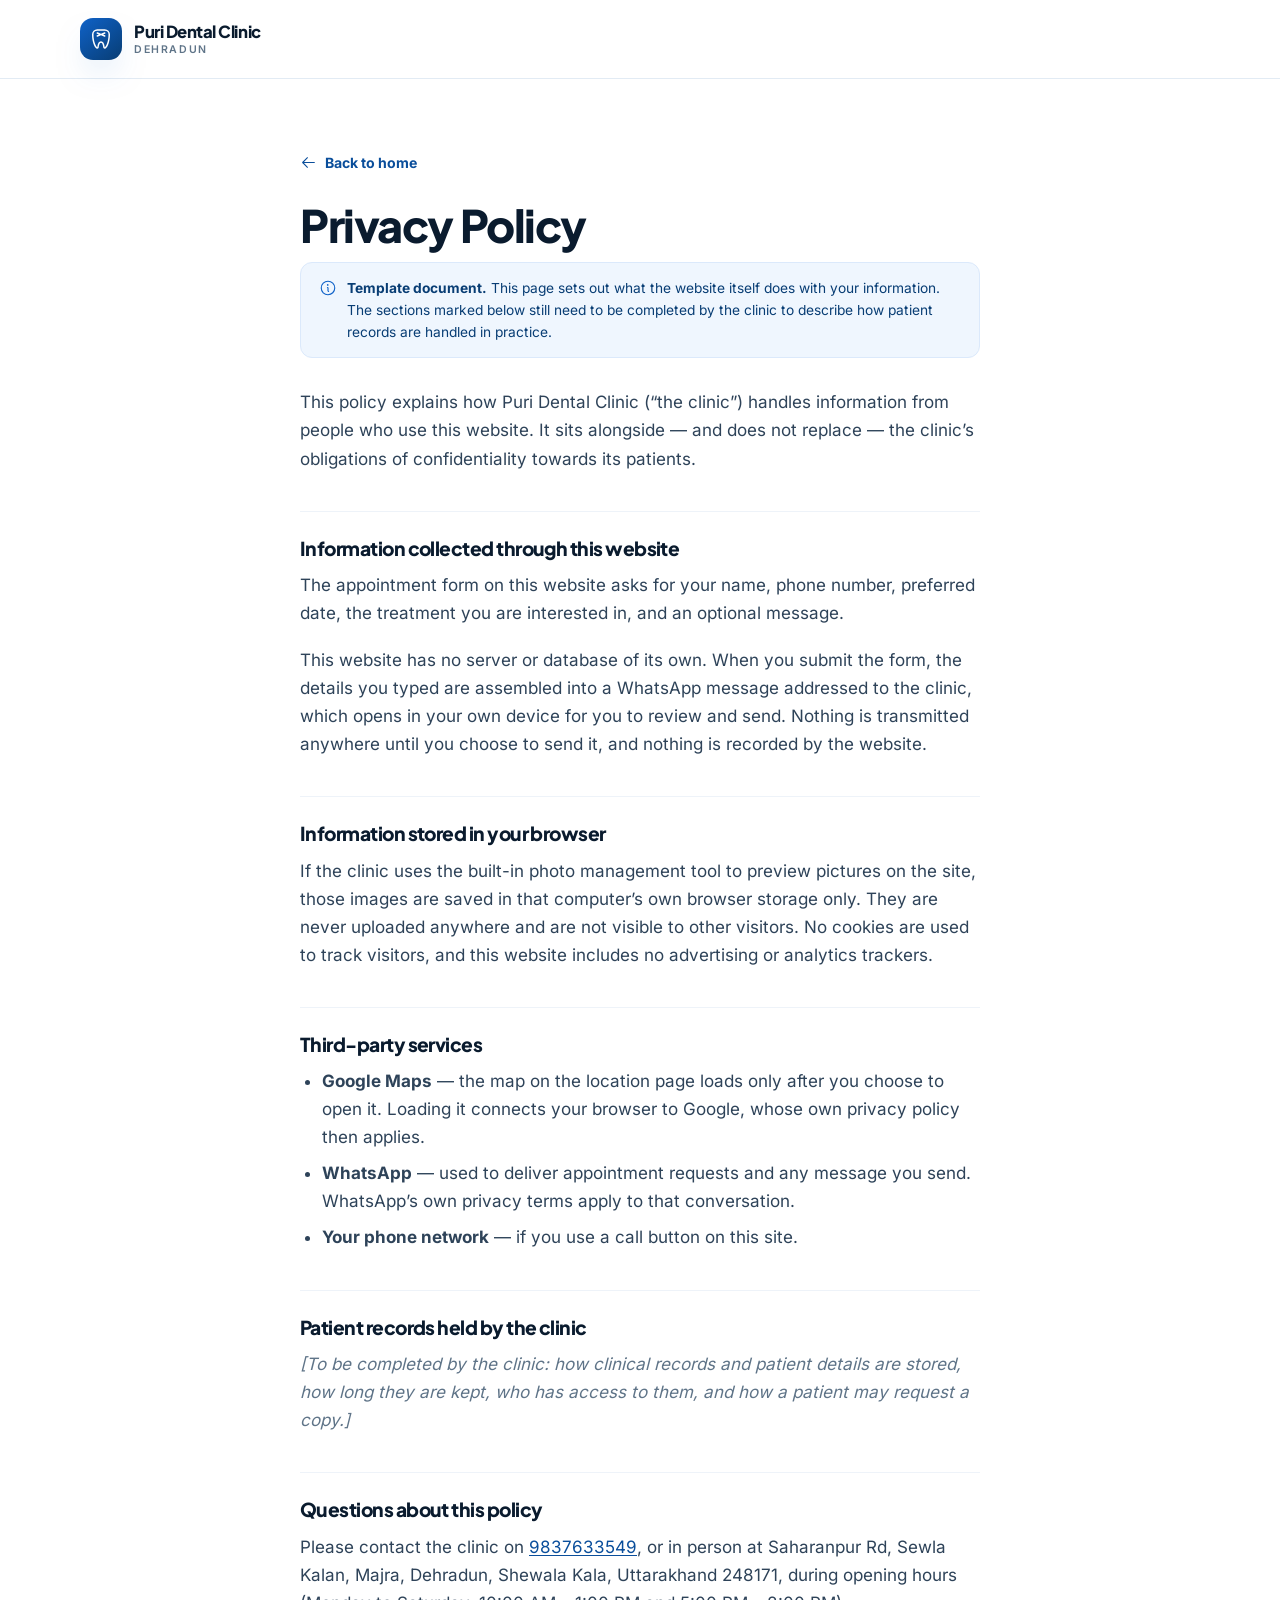
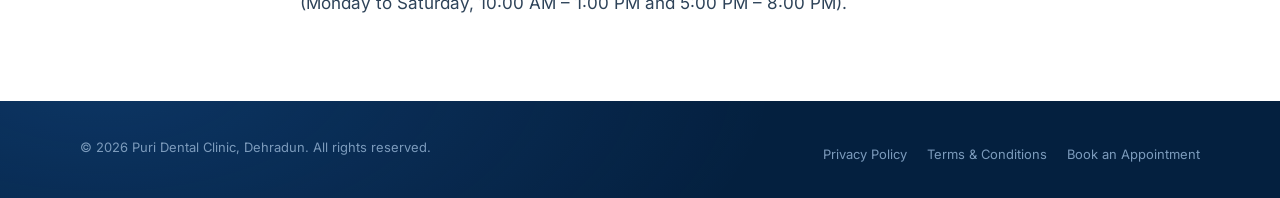
==== commit e49bd2a1: "Professional icon set, fix focus/upload bugs, 3.7x faster LCP Icons: replaced the hand-drawn SVGs wi" ====
--- a/privacy-policy.html
+++ b/privacy-policy.html
@@ -13,9 +13,9 @@
 <body>
 
 <svg width="0" height="0" style="position:absolute" aria-hidden="true"><defs>
-<symbol id="icon-tooth" viewBox="0 0 24 24"><path d="M12 3.2c-2 0-2.9 1-4.3 1S5.2 3.1 4.1 3.9C2.9 4.8 2.8 6.5 3.3 8.3c.6 2.3 1.3 3.2 1.6 5.5.3 2.2.6 5.9 1.9 6.4 1.5.5 1.7-3.3 2.5-4.8.4-.8.6-1 1.1-1s.7.2 1.1 1c.8 1.5.9 5.3 2.5 4.8 1.3-.5 1.6-4.2 1.9-6.4.3-2.3 1-3.2 1.6-5.5.5-1.8.4-3.5-.8-4.4-1.1-.8-1.4.3-3 .3S14 3.2 12 3.2Z" fill="none" stroke="currentColor" stroke-width="1.5" stroke-linejoin="round"/></symbol>
-<symbol id="icon-arrow" viewBox="0 0 24 24"><path d="M5 12h14m-6-6 6 6-6 6" fill="none" stroke="currentColor" stroke-width="1.8" stroke-linecap="round" stroke-linejoin="round"/></symbol>
-<symbol id="icon-info" viewBox="0 0 24 24"><circle cx="12" cy="12" r="8.6" fill="none" stroke="currentColor" stroke-width="1.6"/><path d="M12 11v5.2" stroke="currentColor" stroke-width="1.8" stroke-linecap="round"/><circle cx="12" cy="8" r="1.05" fill="currentColor"/></symbol>
+<symbol id="icon-tooth" viewBox="0 0 256 256"><path fill="currentColor" d="M171 71.42L149.54 80L171 88.57a8 8 0 1 1-6 14.85l-37-14.81l-37 14.81a8 8 0 1 1-6-14.85L106.46 80L85 71.42a8 8 0 1 1 6-14.85l37 14.81l37-14.81a8 8 0 1 1 6 14.85m53 8.33c0 42.72-8 75.4-14.69 95.28c-8.73 25.8-20.63 45.49-32.65 54a15.69 15.69 0 0 1-15.95 1.41a16.09 16.09 0 0 1-9.18-13.36c-.85-11.5-5.05-49.08-23.53-49.08s-22.68 37.59-23.53 49.11a16.09 16.09 0 0 1-16 14.9a15.67 15.67 0 0 1-9.13-2.95c-12-8.53-23.92-28.22-32.65-54C40 155.15 32 122.47 32 79.75A56 56 0 0 1 88 24h80a56 56 0 0 1 56 55.75m-16 0A40 40 0 0 0 168 40H88a40 40 0 0 0-40 39.76c0 40.55 7.51 71.4 13.85 90.14c11.05 32.66 23 43.37 26.61 46C91.57 174.67 105.59 152 128 152s36.45 22.71 39.49 63.94c3.6-2.59 15.57-13.26 26.66-46c6.34-18.78 13.85-49.63 13.85-90.18Z"/></symbol>
+<symbol id="icon-arrow" viewBox="0 0 256 256"><path fill="currentColor" d="m221.66 133.66l-72 72a8 8 0 0 1-11.32-11.32L196.69 136H40a8 8 0 0 1 0-16h156.69l-58.35-58.34a8 8 0 0 1 11.32-11.32l72 72a8 8 0 0 1 0 11.32"/></symbol>
+<symbol id="icon-info" viewBox="0 0 256 256"><path fill="currentColor" d="M128 24a104 104 0 1 0 104 104A104.11 104.11 0 0 0 128 24m0 192a88 88 0 1 1 88-88a88.1 88.1 0 0 1-88 88m16-40a8 8 0 0 1-8 8a16 16 0 0 1-16-16v-40a8 8 0 0 1 0-16a16 16 0 0 1 16 16v40a8 8 0 0 1 8 8m-32-92a12 12 0 1 1 12 12a12 12 0 0 1-12-12"/></symbol>
 </defs></svg>
 
 <header class="site-header legal-header">
--- a/assets/css/style.css
+++ b/assets/css/style.css
@@ -268,9 +268,10 @@
 /* Mobile drawer */
 .nav-scrim{
   position:fixed;inset:0;z-index:95;background:rgba(6,43,84,.42);
-  backdrop-filter:blur(3px);opacity:0;visibility:hidden;transition:opacity .35s var(--ease),visibility .35s;
-}
-.nav-scrim.open{opacity:1;visibility:visible}
+  backdrop-filter:blur(3px);opacity:0;visibility:hidden;
+  transition:opacity .35s var(--ease),visibility 0s linear .35s;
+}
+.nav-scrim.open{opacity:1;visibility:visible;transition:opacity .35s var(--ease),visibility 0s}
 .mobile-nav{
   position:fixed;top:0;right:0;bottom:0;z-index:96;width:min(360px,88vw);
   background:#fff;box-shadow:-24px 0 60px -30px rgba(6,43,84,.5);
@@ -552,7 +553,7 @@
 .treat-body .link-arrow{margin-top:auto;align-self:flex-start}
 
 /* Why choose us */
-.why-grid{grid-template-columns:repeat(auto-fit,minmax(258px,1fr))}
+.why-grid{grid-template-columns:repeat(3,1fr)}
 .why-card{padding:30px 28px 32px;position:relative;overflow:hidden;background:#fff}
 .why-card::before{
   content:"";position:absolute;left:0;top:0;height:3px;width:100%;
@@ -615,7 +616,7 @@
   background:var(--ok-bg);color:var(--ok);
 }
 .hours-status .dot{width:7px;height:7px;border-radius:50%;background:currentColor;animation:pulse 2.4s var(--ease) infinite}
-.hours-status.closed{background:#F0F3F7;color:var(--muted)}
+.hours-status.closed{background:#F0F3F7;color:#4A5D70}
 .hours-status.closed .dot{animation:none}
 @keyframes pulse{0%,100%{opacity:1;transform:scale(1)}50%{opacity:.45;transform:scale(.82)}}
 
@@ -721,7 +722,10 @@
 .field .control > svg.chev{right:15px;left:auto;width:16px;height:16px;transform:rotate(180deg)}
 .field input::placeholder,.field textarea::placeholder{color:var(--muted-2)}
 .field input:hover,.field select:hover,.field textarea:hover{border-color:var(--brand-300)}
-.field input:focus,.field select:focus,.field textarea:focus{
+/* :focus-within is needed for input[type=date] — Chromium moves focus into an
+   inner shadow-DOM field, so :focus never matches the host element. */
+.field input:focus,.field select:focus,.field textarea:focus,
+.field input:focus-within{
   outline:none;border-color:var(--brand-500);background:#fff;
   box-shadow:0 0 0 4px rgba(44,130,232,.14);
 }
@@ -769,9 +773,10 @@
 .modal-scrim{
   position:fixed;inset:0;z-index:130;background:rgba(4,26,50,.62);
   backdrop-filter:blur(6px);display:grid;place-items:center;padding:clamp(12px,3vw,32px);
-  opacity:0;visibility:hidden;transition:opacity .35s var(--ease),visibility .35s;
-}
-.modal-scrim.open{opacity:1;visibility:visible}
+  opacity:0;visibility:hidden;
+  transition:opacity .35s var(--ease),visibility 0s linear .35s;
+}
+.modal-scrim.open{opacity:1;visibility:visible;transition:opacity .35s var(--ease),visibility 0s}
 .modal{
   width:min(920px,100%);max-height:min(88vh,860px);overflow-y:auto;background:#fff;
   border-radius:var(--r-xl);box-shadow:0 50px 100px -30px rgba(2,18,38,.7);
@@ -823,9 +828,10 @@
 .lightbox{
   position:fixed;inset:0;z-index:140;background:rgba(3,16,31,.93);
   display:flex;align-items:center;justify-content:center;padding:clamp(14px,4vw,54px);
-  opacity:0;visibility:hidden;transition:opacity .35s var(--ease),visibility .35s;
-}
-.lightbox.open{opacity:1;visibility:visible}
+  opacity:0;visibility:hidden;
+  transition:opacity .35s var(--ease),visibility 0s linear .35s;
+}
+.lightbox.open{opacity:1;visibility:visible;transition:opacity .35s var(--ease),visibility 0s}
 .lightbox figure{margin:0;max-width:100%;max-height:100%;display:flex;flex-direction:column;gap:14px;align-items:center}
 .lightbox img{
   max-width:100%;max-height:78vh;border-radius:var(--r);object-fit:contain;
@@ -840,6 +846,7 @@
   backdrop-filter:blur(8px);transition:background-color .25s var(--ease),transform .25s var(--ease-out);
 }
 .lb-btn:hover{background:rgba(255,255,255,.26);transform:scale(1.06)}
+.lb-btn:focus-visible{outline:3px solid #fff;outline-offset:3px}
 .lb-btn svg{width:23px;height:23px}
 .lb-close{top:clamp(14px,3vw,28px);right:clamp(14px,3vw,28px)}
 .lb-prev{left:clamp(10px,2.4vw,28px);top:50%;margin-top:-25px}
@@ -871,7 +878,7 @@
 .footer-doc svg{width:19px;height:19px;color:var(--brand-300)}
 .footer-doc b{color:#fff;font-family:var(--font-display);font-size:.9rem;display:block}
 .footer-doc span{font-size:.76rem;color:#7C9BBC}
-.footer-col h4{
+.footer-col h3{
   color:#fff;font-size:.78rem;letter-spacing:.14em;text-transform:uppercase;margin-bottom:18px;
 }
 .footer-col li{margin-bottom:10px}
@@ -899,7 +906,12 @@
   font-size:.81rem;color:#7C9BBC;
 }
 .footer-bottom nav{display:flex;flex-wrap:wrap;gap:8px 20px}
-.footer-bottom a{color:#7C9BBC}
+.footer-bottom a,.footer-linkbtn{color:#7C9BBC}
+.footer-linkbtn{
+  background:none;border:0;padding:0;cursor:pointer;font:inherit;font-size:.81rem;
+  transition:color .22s var(--ease);
+}
+.footer-linkbtn:hover{color:#fff}
 .footer-bottom a:hover{color:#fff}
 
 /* ---------- 16. Floating actions ---------- */
@@ -940,6 +952,18 @@
 .mobile-bar.show{transform:none}
 .mobile-bar a{flex:1}
 .mobile-bar .btn{width:100%;padding:13px 12px;font-size:.86rem}
+
+/* ---------- 17. Entrance & reveal animations ---------- */
+/* The hero is above the fold, so it animates from CSS on load rather than
+   waiting for the IntersectionObserver. The h1 is the LCP element and keeps
+   full opacity throughout — fading it in would delay Largest Contentful Paint. */
+@keyframes heroRise{from{opacity:0;transform:translateY(18px)}to{opacity:1;transform:none}}
+@keyframes heroSlide{from{transform:translateY(12px)}to{transform:none}}
+.hero-anim{animation:heroRise .72s var(--ease-out) both}
+.hero-anim--lcp{animation:heroSlide .6s var(--ease-out) both;opacity:1}
+.hero-anim[data-d="2"]{animation-delay:.10s}
+.hero-anim[data-d="3"]{animation-delay:.17s}
+.hero-anim[data-d="4"]{animation-delay:.24s}
 
 /* ---------- 17. Reveal animations ---------- */
 .reveal{opacity:0;transform:translateY(26px);transition:opacity .8s var(--ease-out),transform .8s var(--ease-out)}
@@ -959,6 +983,7 @@
 }
 @media (max-width:1100px){
   .treatments-grid{grid-template-columns:repeat(2,1fr)}
+  .why-grid{grid-template-columns:repeat(2,1fr)}
 }
 @media (max-width:1080px){
   .nav-links{display:none}
@@ -996,6 +1021,7 @@
   .float-stack.show{opacity:1;visibility:visible;transform:none}
   .form-grid{grid-template-columns:1fr}
   .treatments-grid{grid-template-columns:1fr}
+  .why-grid{grid-template-columns:1fr}
   .treat-cta{grid-column:span 1}
   .map-frame{aspect-ratio:4/3}
   .hero-float{left:-6px;bottom:16px;padding:11px 15px 11px 12px;max-width:212px}
@@ -1025,6 +1051,7 @@
     transition-duration:.01ms !important;scroll-behavior:auto !important;
   }
   .reveal{opacity:1;transform:none}
+  .hero-anim,.hero-anim--lcp{animation:none;opacity:1;transform:none}
 }
 @media print{
   .site-header,.float-stack,.mobile-bar,.edit-bar,.modal-scrim,.lightbox,.nav-scrim,.mobile-nav{display:none !important}
@@ -1044,6 +1071,12 @@
 .toast.error{background:var(--err)}
 body.edit-mode .toast{bottom:92px}
 
+/* Inline prose links carry an underline — colour alone fails WCAG 1.4.1. */
+.form-note a,.legal-page p a,.hours-note a,.modal-disclaimer a{
+  text-decoration:underline;text-underline-offset:2px;text-decoration-thickness:1px;
+}
+.form-note a:hover,.legal-page p a:hover{text-decoration-thickness:2px}
+
 /* ---------- 21. Legal pages ---------- */
 .legal-header{
   position:static;height:auto;padding:18px 0;background:#fff;border-bottom:1px solid var(--line);
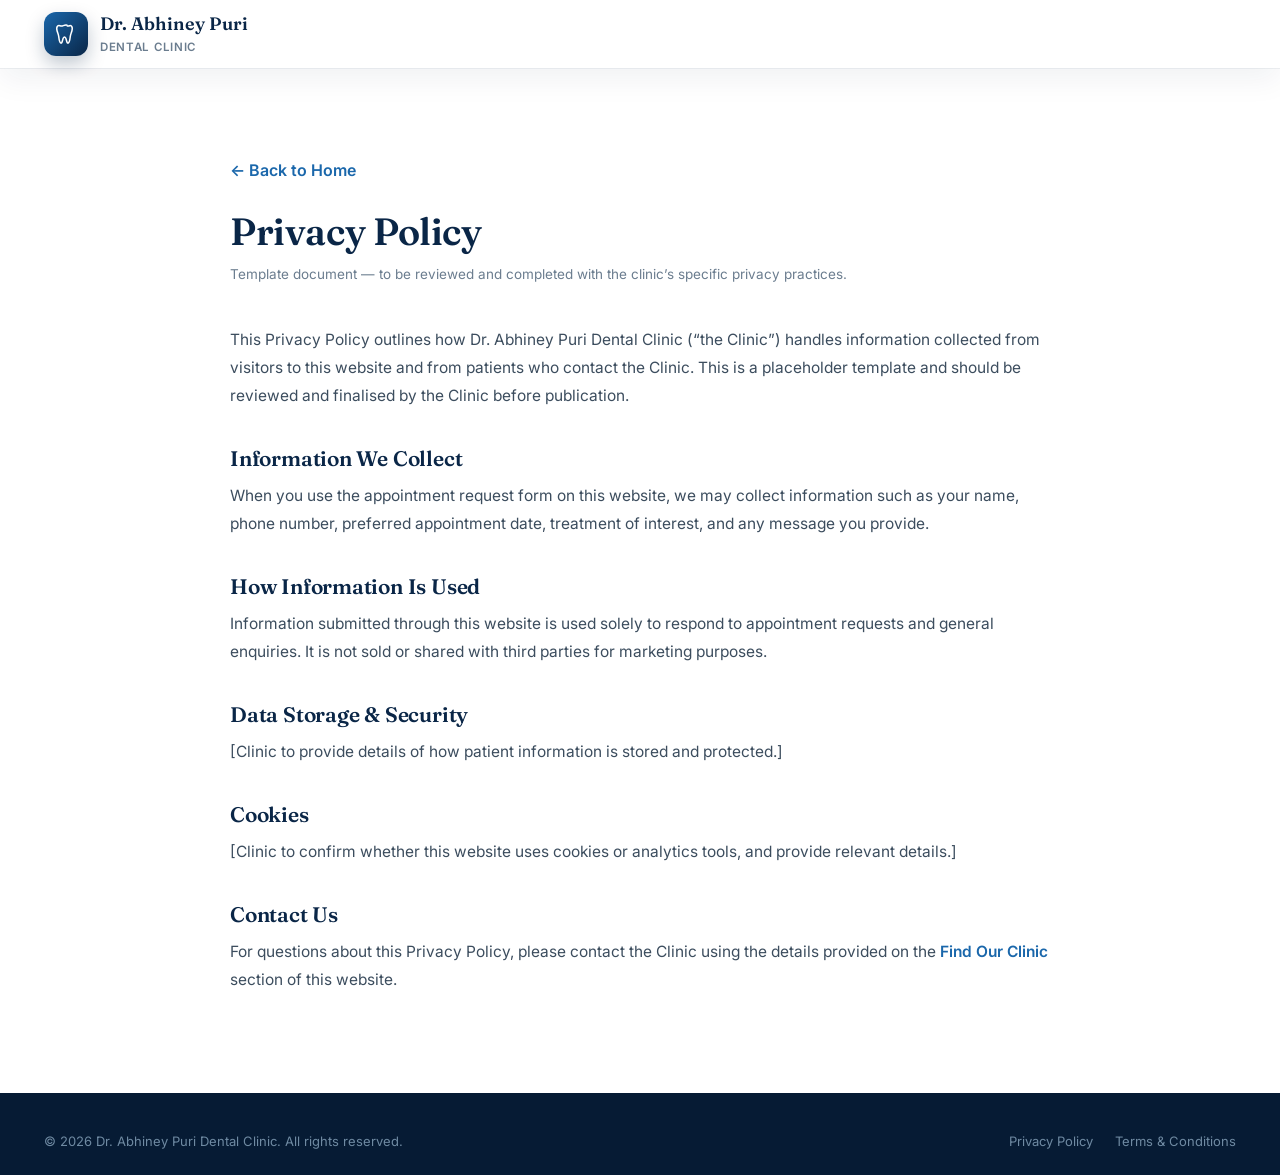
==== commit 9271d829: "Harden dental clinic site for production deployment - Add SEO/social meta (canonical, Open Graph, Tw" ====
--- a/privacy-policy.html
+++ b/privacy-policy.html
@@ -2,110 +2,64 @@
 <html lang="en">
 <head>
 <meta charset="UTF-8">
-<meta name="viewport" content="width=device-width, initial-scale=1">
-<meta name="theme-color" content="#0F62C8">
+<meta name="viewport" content="width=device-width, initial-scale=1.0">
+<title>Privacy Policy | Dr. Abhiney Puri Dental Clinic</title>
 <meta name="robots" content="noindex">
-<link rel="icon" href="data:image/svg+xml,<svg xmlns='http://www.w3.org/2000/svg' viewBox='0 0 32 32'><rect width='32' height='32' rx='8' fill='%230F62C8'/><text x='16' y='22' font-family='Segoe UI,sans-serif' font-size='16' font-weight='700' fill='white' text-anchor='middle'>P</text></svg>">
-<link rel="stylesheet" href="assets/css/fonts.css">
+<link rel="preconnect" href="https://fonts.googleapis.com">
+<link rel="preconnect" href="https://fonts.gstatic.com" crossorigin>
+<link href="https://fonts.googleapis.com/css2?family=Fraunces:opsz,wght@9..144,500;9..144,600;9..144,700&family=Inter:wght@400;500;600;700;800&display=swap" rel="stylesheet">
+<link rel="icon" href="data:image/svg+xml,%3Csvg xmlns='http://www.w3.org/2000/svg' viewBox='0 0 24 24'%3E%3Crect width='24' height='24' rx='6' fill='%230a2647'/%3E%3Cpath d='M12 4.2c-1.8 0-2.5.9-3.7.9S6 4.2 5 5c-1 .7-1.1 2.2-.7 3.7.5 2 1.2 2.8 1.4 4.8.2 1.9.5 5.1 1.6 5.5 1.3.5 1.5-2.8 2.1-4.1.3-.7.6-.9 1-.9s.6.2 1 .9c.6 1.3.8 4.6 2.1 4.1 1.1-.4 1.4-3.6 1.6-5.5.2-2 1-2.8 1.4-4.8.4-1.5.3-3-.7-3.7-1-.8-1.2.2-2.5.2S13.8 4.2 12 4.2z' fill='none' stroke='%23fff' stroke-width='1.4' stroke-linejoin='round'/%3E%3C/svg%3E">
 <link rel="stylesheet" href="assets/css/style.css">
-<title>Privacy Policy | Puri Dental Clinic, Dehradun</title>
 </head>
 <body>
-
-<svg width="0" height="0" style="position:absolute" aria-hidden="true"><defs>
-<symbol id="icon-tooth" viewBox="0 0 256 256"><path fill="currentColor" d="M171 71.42L149.54 80L171 88.57a8 8 0 1 1-6 14.85l-37-14.81l-37 14.81a8 8 0 1 1-6-14.85L106.46 80L85 71.42a8 8 0 1 1 6-14.85l37 14.81l37-14.81a8 8 0 1 1 6 14.85m53 8.33c0 42.72-8 75.4-14.69 95.28c-8.73 25.8-20.63 45.49-32.65 54a15.69 15.69 0 0 1-15.95 1.41a16.09 16.09 0 0 1-9.18-13.36c-.85-11.5-5.05-49.08-23.53-49.08s-22.68 37.59-23.53 49.11a16.09 16.09 0 0 1-16 14.9a15.67 15.67 0 0 1-9.13-2.95c-12-8.53-23.92-28.22-32.65-54C40 155.15 32 122.47 32 79.75A56 56 0 0 1 88 24h80a56 56 0 0 1 56 55.75m-16 0A40 40 0 0 0 168 40H88a40 40 0 0 0-40 39.76c0 40.55 7.51 71.4 13.85 90.14c11.05 32.66 23 43.37 26.61 46C91.57 174.67 105.59 152 128 152s36.45 22.71 39.49 63.94c3.6-2.59 15.57-13.26 26.66-46c6.34-18.78 13.85-49.63 13.85-90.18Z"/></symbol>
-<symbol id="icon-arrow" viewBox="0 0 256 256"><path fill="currentColor" d="m221.66 133.66l-72 72a8 8 0 0 1-11.32-11.32L196.69 136H40a8 8 0 0 1 0-16h156.69l-58.35-58.34a8 8 0 0 1 11.32-11.32l72 72a8 8 0 0 1 0 11.32"/></symbol>
-<symbol id="icon-info" viewBox="0 0 256 256"><path fill="currentColor" d="M128 24a104 104 0 1 0 104 104A104.11 104.11 0 0 0 128 24m0 192a88 88 0 1 1 88-88a88.1 88.1 0 0 1-88 88m16-40a8 8 0 0 1-8 8a16 16 0 0 1-16-16v-40a8 8 0 0 1 0-16a16 16 0 0 1 16 16v40a8 8 0 0 1 8 8m-32-92a12 12 0 1 1 12 12a12 12 0 0 1-12-12"/></symbol>
-</defs></svg>
-
-<header class="site-header legal-header">
+<header class="site-header scrolled">
   <div class="container">
     <a href="index.html" class="brand">
-      <span class="brand-mark"><svg aria-hidden="true"><use href="#icon-tooth"/></svg></span>
-      <span class="brand-text">
-        <span class="name">Puri Dental Clinic</span>
-        <span class="tag">Dehradun</span>
+      <span class="brand-mark">
+        <svg width="24" height="24" viewBox="0 0 24 24" fill="none" stroke="#fff" stroke-width="1.5"><path d="M12 3c-2.2 0-3 1.1-4.5 1.1S5 3 3.8 3.9C2.6 4.8 2.5 6.6 3 8.5c.6 2.4 1.4 3.4 1.7 5.8.3 2.3.6 6.2 2 6.7 1.6.6 1.8-3.4 2.6-5 .4-.8.7-1.1 1.2-1.1s.8.3 1.2 1.1c.8 1.6 1 5.6 2.6 5 1.4-.5 1.7-4.4 2-6.7.3-2.4 1.1-3.4 1.7-5.8.5-1.9.4-3.7-.8-4.6C16 3 15.7 4.1 14 4.1S14.2 3 12 3z" stroke-linejoin="round"/></svg>
       </span>
+      <span class="brand-text"><span class="name">Dr. Abhiney Puri</span><span class="tag">Dental Clinic</span></span>
     </a>
   </div>
 </header>
 
-<main class="legal-page">
-  <a class="legal-back" href="index.html">
-    <svg aria-hidden="true"><use href="#icon-arrow"/></svg> Back to home
-  </a>
-  <h1>Privacy Policy</h1>
-  <p class="updated">
-    <svg aria-hidden="true"><use href="#icon-info"/></svg>
-    <span><strong>Template document.</strong> This page sets out what the website itself
-    does with your information. The sections marked below still need to be completed by
-    the clinic to describe how patient records are handled in practice.</span>
-  </p>
+<main>
+  <div class="container legal-page">
+    <a href="index.html" class="legal-back">&larr; Back to Home</a>
+    <h1>Privacy Policy</h1>
+    <p class="updated">Template document &mdash; to be reviewed and completed with the clinic&rsquo;s specific privacy practices.</p>
 
-  <p>
-    This policy explains how Puri Dental Clinic (&ldquo;the clinic&rdquo;) handles information
-    from people who use this website. It sits alongside — and does not replace — the clinic&rsquo;s
-    obligations of confidentiality towards its patients.
-  </p>
+    <p>This Privacy Policy outlines how Dr. Abhiney Puri Dental Clinic (&ldquo;the Clinic&rdquo;) handles information collected from visitors to this website and from patients who contact the Clinic. This is a placeholder template and should be reviewed and finalised by the Clinic before publication.</p>
 
-  <h2>Information collected through this website</h2>
-  <p>
-    The appointment form on this website asks for your name, phone number, preferred date,
-    the treatment you are interested in, and an optional message.
-  </p>
-  <p>
-    This website has no server or database of its own. When you submit the form, the details
-    you typed are assembled into a WhatsApp message addressed to the clinic, which opens in
-    your own device for you to review and send. Nothing is transmitted anywhere until you
-    choose to send it, and nothing is recorded by the website.
-  </p>
+    <h2>Information We Collect</h2>
+    <p>When you use the appointment request form on this website, we may collect information such as your name, phone number, preferred appointment date, treatment of interest, and any message you provide.</p>
 
-  <h2>Information stored in your browser</h2>
-  <p>
-    If the clinic uses the built-in photo management tool to preview pictures on the site,
-    those images are saved in that computer&rsquo;s own browser storage only. They are never
-    uploaded anywhere and are not visible to other visitors. No cookies are used to track
-    visitors, and this website includes no advertising or analytics trackers.
-  </p>
+    <h2>How Information Is Used</h2>
+    <p>Information submitted through this website is used solely to respond to appointment requests and general enquiries. It is not sold or shared with third parties for marketing purposes.</p>
 
-  <h2>Third-party services</h2>
-  <ul class="bullets">
-    <li><strong>Google Maps</strong> — the map on the location page loads only after you
-    choose to open it. Loading it connects your browser to Google, whose own privacy policy
-    then applies.</li>
-    <li><strong>WhatsApp</strong> — used to deliver appointment requests and any message you
-    send. WhatsApp&rsquo;s own privacy terms apply to that conversation.</li>
-    <li><strong>Your phone network</strong> — if you use a call button on this site.</li>
-  </ul>
+    <h2>Data Storage &amp; Security</h2>
+    <p>[Clinic to provide details of how patient information is stored and protected.]</p>
 
-  <h2>Patient records held by the clinic</h2>
-  <p class="todo">
-    [To be completed by the clinic: how clinical records and patient details are stored,
-    how long they are kept, who has access to them, and how a patient may request a copy.]
-  </p>
+    <h2>Cookies</h2>
+    <p>[Clinic to confirm whether this website uses cookies or analytics tools, and provide relevant details.]</p>
 
-  <h2>Questions about this policy</h2>
-  <p>
-    Please contact the clinic on <a href="tel:+919837633549">9837633549</a>, or in person at
-    Saharanpur Rd, Sewla Kalan, Majra, Dehradun, Shewala Kala, Uttarakhand 248171, during
-    opening hours (Monday to Saturday, 10:00&nbsp;AM&nbsp;&ndash;&nbsp;1:00&nbsp;PM and
-    5:00&nbsp;PM&nbsp;&ndash;&nbsp;8:00&nbsp;PM).
-  </p>
+    <h2>Contact Us</h2>
+    <p>For questions about this Privacy Policy, please contact the Clinic using the details provided on the <a href="index.html#location">Find Our Clinic</a> section of this website.</p>
+  </div>
 </main>
 
-<footer class="site-footer" style="padding-top:36px">
+<footer class="site-footer" style="padding-top:40px;">
   <div class="container">
-    <div class="footer-bottom" style="border-top:none;padding-top:0">
-      <p>© <span id="year">2026</span> Puri Dental Clinic, Dehradun. All rights reserved.</p>
-      <nav aria-label="Footer">
+    <div class="footer-bottom" style="border-top:none;padding-top:0;">
+      <span>&copy; <span id="year"></span> Dr. Abhiney Puri Dental Clinic. All rights reserved.</span>
+      <span class="legal-links">
         <a href="privacy-policy.html">Privacy Policy</a>
         <a href="terms-conditions.html">Terms &amp; Conditions</a>
-        <a href="index.html#contact">Book an Appointment</a>
-      </nav>
+      </span>
     </div>
   </div>
 </footer>
 
-<script>document.getElementById('year').textContent = new Date().getFullYear();</script>
+<script>document.getElementById("year").textContent = new Date().getFullYear();</script>
 </body>
 </html>
--- a/assets/css/style.css
+++ b/assets/css/style.css
@@ -1,1107 +1,924 @@
-/* ==========================================================================
-   Puri Dental Clinic — Dehradun
-   Design system & stylesheet
-   ========================================================================== */
-
-/* ---------- 1. Tokens ---------- */
-:root{
-  /* Brand — clinical blue on white */
-  --brand-950:#04203F;
-  --brand-900:#062B54;
-  --brand-800:#083D74;
-  --brand-700:#0A4E9B;
-  --brand-600:#0F62C8;
-  --brand-500:#2C82E8;
-  --brand-300:#8CBDF4;
-  --brand-100:#DBE9FB;
-  --brand-50:#EFF6FE;
-  --accent-600:#0E8F91;
-  --accent-100:#D7F1F1;
-
-  /* Neutrals */
-  --ink:#0A1B2E;
-  --ink-2:#2E4359;
-  --muted:#5F7488;
-  --muted-2:#8798A8;
-  --line:#E2EBF4;
-  --line-soft:#EEF3F9;
-  --bg:#FFFFFF;
-  --bg-soft:#F4F8FC;
-  --bg-tint:#EAF2FB;
-
-  /* Feedback */
-  --ok:#0F9268;
-  --ok-bg:#E4F6EF;
-  --err:#C0392B;
-  --err-bg:#FCECEA;
-
-  /* Type */
-  --font-display:"Plus Jakarta Sans","Segoe UI",system-ui,-apple-system,sans-serif;
-  --font-body:"Inter","Segoe UI",system-ui,-apple-system,sans-serif;
-
-  /* Radius */
-  --r-xs:8px; --r-sm:12px; --r:18px; --r-lg:26px; --r-xl:34px; --r-pill:999px;
-
-  /* Elevation */
-  --sh-xs:0 1px 2px rgba(10,27,46,.05);
-  --sh-sm:0 2px 8px rgba(10,27,46,.06),0 1px 2px rgba(10,27,46,.04);
-  --sh:0 10px 30px -12px rgba(10,27,46,.16),0 2px 8px rgba(10,27,46,.05);
-  --sh-lg:0 28px 60px -24px rgba(8,61,116,.30),0 6px 18px rgba(10,27,46,.07);
-  --sh-brand:0 16px 34px -14px rgba(15,98,200,.55);
-
-  /* Layout */
-  --maxw:1200px;
-  --gutter:clamp(18px,4vw,40px);
-  --header-h:78px;
-
-  /* Motion */
-  --ease:cubic-bezier(.22,.61,.36,1);
-  --ease-out:cubic-bezier(.16,1,.3,1);
-}
-
-/* ---------- 2. Base ---------- */
-*,*::before,*::after{box-sizing:border-box}
-html{-webkit-text-size-adjust:100%}
-html:focus-within{scroll-behavior:smooth}
-body{
-  margin:0;
-  font-family:var(--font-body);
-  font-size:clamp(15.5px,.45vw + 14.6px,17px);
-  line-height:1.65;
-  color:var(--ink-2);
-  background:var(--bg);
-  -webkit-font-smoothing:antialiased;
-  text-rendering:optimizeLegibility;
-  overflow-x:hidden;
-}
-body.no-scroll{overflow:hidden}
-img,svg,iframe{display:block;max-width:100%}
-img{height:auto}
-a{color:var(--brand-700);text-decoration:none}
-button{font:inherit;color:inherit}
-h1,h2,h3,h4,h5{
-  font-family:var(--font-display);
-  color:var(--ink);
-  line-height:1.12;
-  letter-spacing:-.022em;
-  margin:0 0 .5em;
-  font-weight:800;
-}
-h1{font-size:clamp(2.4rem,5.4vw,4.05rem);letter-spacing:-.032em}
-h2{font-size:clamp(1.95rem,3.5vw,2.9rem);letter-spacing:-.028em}
-h3{font-size:clamp(1.15rem,1.5vw,1.4rem);font-weight:700}
-h4{font-size:1.02rem;font-weight:700}
-p{margin:0 0 1.1em}
-p:last-child{margin-bottom:0}
-ul{margin:0;padding:0;list-style:none}
-::selection{background:var(--brand-100);color:var(--brand-900)}
-
-:focus-visible{
-  outline:3px solid var(--brand-500);
-  outline-offset:3px;
-  border-radius:6px;
-}
-.skip-link{
-  position:absolute;left:12px;top:-70px;z-index:200;
-  background:var(--brand-700);color:#fff;padding:12px 20px;
-  border-radius:var(--r-sm);font-weight:600;transition:top .25s var(--ease);
-}
-.skip-link:focus{top:12px}
-.sr-only{
-  position:absolute;width:1px;height:1px;padding:0;margin:-1px;
-  overflow:hidden;clip:rect(0 0 0 0);white-space:nowrap;border:0;
-}
-
-/* ---------- 3. Layout helpers ---------- */
-.container{width:100%;max-width:var(--maxw);margin-inline:auto;padding-inline:var(--gutter)}
-.section{padding:clamp(64px,8.5vw,120px) 0;position:relative}
-.section--soft{background:var(--bg-soft)}
-.section--tint{
-  background:linear-gradient(180deg,var(--bg-soft) 0%,#FFFFFF 100%);
-}
-.section--navy{
+/* ===========================================================
+   Dr. Abhiney Puri Dental Clinic — Stylesheet
+   =========================================================== */
+
+:root {
+  --white: #ffffff;
+  --bg-soft: #f5f9fd;
+  --bg-soft-2: #eef5fc;
+  --navy-950: #061b34;
+  --navy-900: #0a2647;
+  --navy-800: #0f3660;
+  --blue-700: #14508c;
+  --blue-600: #1a67ab;
+  --blue-500: #2b83c9;
+  --blue-100: #e5f1fb;
+  --blue-50: #f2f8fd;
+  --gold-500: #b98a3e;
+  --slate-900: #12202f;
+  --slate-700: #3c4d5e;
+  --slate-500: #6b7d8f;
+  --slate-300: #c7d3dd;
+  --slate-200: #dde7ee;
+  --slate-100: #eef3f7;
+  --radius-sm: 10px;
+  --radius-md: 16px;
+  --radius-lg: 24px;
+  --radius-xl: 32px;
+  --shadow-sm: 0 2px 10px rgba(10, 38, 71, 0.06);
+  --shadow-md: 0 10px 30px rgba(10, 38, 71, 0.10);
+  --shadow-lg: 0 24px 60px rgba(10, 38, 71, 0.16);
+  --ease: cubic-bezier(0.22, 1, 0.36, 1);
+  --font-head: "Fraunces", "Georgia", serif;
+  --font-body: "Inter", -apple-system, BlinkMacSystemFont, "Segoe UI", sans-serif;
+}
+
+* { box-sizing: border-box; min-width: 0; }
+html { scroll-behavior: smooth; }
+
+body {
+  margin: 0;
+  font-family: var(--font-body);
+  color: var(--slate-700);
+  background: var(--white);
+  -webkit-font-smoothing: antialiased;
+  overflow-x: hidden;
+}
+
+img { max-width: 100%; display: block; }
+
+a { color: inherit; text-decoration: none; }
+
+h1, h2, h3, h4 {
+  font-family: var(--font-head);
+  color: var(--navy-900);
+  line-height: 1.15;
+  margin: 0;
+  font-weight: 600;
+  letter-spacing: -0.01em;
+}
+
+p { margin: 0; }
+
+.container {
+  width: 100%;
+  max-width: 1240px;
+  margin: 0 auto;
+  padding: 0 24px;
+}
+
+section { position: relative; }
+
+/* ---------- Skip link ---------- */
+.skip-link {
+  position: absolute;
+  top: -60px;
+  left: 16px;
+  z-index: 1000;
+  background: var(--navy-900);
+  color: #fff;
+  padding: 12px 20px;
+  border-radius: var(--radius-sm);
+  font-weight: 700;
+  font-size: 14px;
+  transition: top 0.25s var(--ease);
+}
+.skip-link:focus { top: 16px; }
+
+/* ---------- Reveal-on-scroll ---------- */
+.reveal {
+  opacity: 0;
+  transform: translateY(28px);
+  transition: opacity 0.8s var(--ease), transform 0.8s var(--ease);
+}
+.reveal.is-visible { opacity: 1; transform: translateY(0); }
+.reveal-stagger > * {
+  opacity: 0;
+  transform: translateY(24px);
+  transition: opacity 0.7s var(--ease), transform 0.7s var(--ease);
+}
+.reveal-stagger.is-visible > * { opacity: 1; transform: translateY(0); }
+.reveal-stagger.is-visible > *:nth-child(1) { transition-delay: 0.03s; }
+.reveal-stagger.is-visible > *:nth-child(2) { transition-delay: 0.1s; }
+.reveal-stagger.is-visible > *:nth-child(3) { transition-delay: 0.17s; }
+.reveal-stagger.is-visible > *:nth-child(4) { transition-delay: 0.24s; }
+.reveal-stagger.is-visible > *:nth-child(5) { transition-delay: 0.31s; }
+.reveal-stagger.is-visible > *:nth-child(6) { transition-delay: 0.38s; }
+.reveal-stagger.is-visible > *:nth-child(7) { transition-delay: 0.45s; }
+.reveal-stagger.is-visible > *:nth-child(8) { transition-delay: 0.52s; }
+.reveal-stagger.is-visible > *:nth-child(9) { transition-delay: 0.59s; }
+.reveal-stagger.is-visible > *:nth-child(10) { transition-delay: 0.66s; }
+
+/* ---------- Eyebrow / section heading ---------- */
+.eyebrow {
+  display: inline-flex;
+  align-items: center;
+  gap: 8px;
+  font-size: 13px;
+  font-weight: 600;
+  letter-spacing: 0.14em;
+  text-transform: uppercase;
+  color: var(--blue-600);
+  margin-bottom: 14px;
+}
+.eyebrow::before {
+  content: "";
+  width: 26px;
+  height: 2px;
+  background: var(--gold-500);
+  display: inline-block;
+}
+
+.section-head {
+  max-width: 680px;
+  margin: 0 auto 56px;
+  text-align: center;
+}
+.section-head h2 {
+  font-size: clamp(30px, 4vw, 42px);
+  margin-bottom: 16px;
+}
+.section-head p {
+  font-size: 17px;
+  color: var(--slate-500);
+  line-height: 1.7;
+}
+.section-head.align-left { margin-left: 0; text-align: left; }
+
+.section-pad { padding: 108px 0; }
+.bg-soft { background: linear-gradient(180deg, var(--bg-soft) 0%, var(--white) 100%); }
+.bg-navy {
+  background: radial-gradient(120% 140% at 15% 0%, var(--navy-800) 0%, var(--navy-950) 60%);
+  color: var(--slate-200);
+}
+.bg-navy h2, .bg-navy h3 { color: var(--white); }
+
+/* ---------- Buttons ---------- */
+.btn {
+  display: inline-flex;
+  align-items: center;
+  justify-content: center;
+  gap: 10px;
+  padding: 15px 30px;
+  border-radius: 100px;
+  font-family: var(--font-body);
+  font-weight: 600;
+  font-size: 15px;
+  letter-spacing: 0.01em;
+  border: 1px solid transparent;
+  cursor: pointer;
+  transition: transform 0.35s var(--ease), box-shadow 0.35s var(--ease), background 0.35s var(--ease), color 0.35s var(--ease), border-color .35s var(--ease);
+  white-space: nowrap;
+}
+.btn svg { width: 18px; height: 18px; flex-shrink: 0; }
+.btn-primary {
+  background: linear-gradient(135deg, var(--blue-600), var(--blue-700));
+  color: var(--white);
+  box-shadow: 0 14px 30px rgba(20, 80, 140, 0.28);
+}
+.btn-primary:hover { transform: translateY(-3px); box-shadow: 0 18px 36px rgba(20, 80, 140, 0.36); }
+.btn-outline {
+  background: transparent;
+  border-color: rgba(255,255,255,0.35);
+  color: var(--white);
+}
+.btn-outline:hover { background: rgba(255,255,255,0.1); transform: translateY(-3px); }
+.btn-ghost {
+  background: var(--white);
+  color: var(--blue-700);
+  border-color: var(--slate-200);
+}
+.btn-ghost:hover { border-color: var(--blue-500); transform: translateY(-3px); box-shadow: var(--shadow-sm); }
+.btn-block { width: 100%; }
+.btn-sm { padding: 11px 22px; font-size: 14px; }
+.btn-whatsapp { background: #1fae5c; color: #fff; }
+.btn-whatsapp:hover { transform: translateY(-3px); box-shadow: 0 14px 28px rgba(31,174,92,0.3); }
+
+/* ===========================================================
+   Header
+   =========================================================== */
+.site-header {
+  position: fixed;
+  top: 0; left: 0; right: 0;
+  z-index: 900;
+  padding: 20px 0;
+  transition: all 0.4s var(--ease);
+  background: transparent;
+}
+.site-header.scrolled {
+  padding: 12px 0;
+  background: rgba(255,255,255,0.85);
+  backdrop-filter: blur(14px);
+  box-shadow: 0 1px 0 rgba(10,38,71,0.06), 0 12px 30px rgba(10,38,71,0.06);
+}
+.site-header .container {
+  display: flex;
+  align-items: center;
+  justify-content: space-between;
+  gap: 20px;
+}
+.brand { display: flex; align-items: center; gap: 12px; }
+.brand-mark {
+  width: 44px; height: 44px;
+  border-radius: 12px;
+  background: linear-gradient(135deg, var(--blue-600), var(--navy-900));
+  display: flex; align-items: center; justify-content: center;
+  flex-shrink: 0;
+  box-shadow: 0 8px 18px rgba(10,38,71,0.25);
+}
+.brand-mark svg { width: 24px; height: 24px; stroke: #fff; }
+.brand-text { line-height: 1.25; }
+.brand-text .name {
+  font-family: var(--font-head);
+  font-weight: 600;
+  font-size: 18px;
+  color: var(--navy-900);
+  display: block;
+}
+.brand-text .tag {
+  font-size: 11.5px;
+  letter-spacing: 0.06em;
+  text-transform: uppercase;
+  color: var(--slate-500);
+  font-weight: 600;
+}
+
+.nav-links {
+  display: flex;
+  align-items: center;
+  gap: 34px;
+  list-style: none;
+  margin: 0; padding: 0;
+}
+.nav-links a {
+  font-size: 14.5px;
+  font-weight: 600;
+  color: var(--slate-700);
+  position: relative;
+  padding: 6px 0;
+  transition: color 0.25s;
+}
+.nav-links a::after {
+  content: "";
+  position: absolute;
+  left: 0; bottom: -2px;
+  width: 0; height: 2px;
+  background: var(--blue-600);
+  transition: width 0.3s var(--ease);
+}
+.nav-links a:hover { color: var(--blue-700); }
+.nav-links a:hover::after { width: 100%; }
+
+.header-actions { display: flex; align-items: center; gap: 12px; }
+.header-call {
+  display: flex; align-items: center; gap: 8px;
+  font-weight: 700; font-size: 14.5px; color: var(--navy-900);
+}
+.header-call svg { width: 18px; height: 18px; stroke: var(--blue-600); }
+
+.menu-toggle {
+  display: none;
+  width: 44px; height: 44px;
+  border-radius: 10px;
+  border: 1px solid var(--slate-200);
+  background: var(--white);
+  align-items: center; justify-content: center;
+  cursor: pointer;
+}
+.menu-toggle svg { width: 20px; height: 20px; }
+
+/* Mobile nav drawer */
+.mobile-nav {
+  position: fixed;
+  inset: 0;
+  z-index: 950;
+  background: var(--navy-950);
+  transform: translateX(100%);
+  transition: transform 0.45s var(--ease);
+  display: flex;
+  flex-direction: column;
+  padding: 26px 28px;
+}
+.mobile-nav.open { transform: translateX(0); }
+.mobile-nav-top { display: flex; justify-content: space-between; align-items: center; margin-bottom: 40px; }
+.mobile-nav-close {
+  width: 42px; height: 42px; border-radius: 10px;
+  background: rgba(255,255,255,0.08);
+  display: flex; align-items: center; justify-content: center;
+  border: none; cursor: pointer;
+}
+.mobile-nav-close svg { width: 20px; height: 20px; stroke: #fff; }
+.mobile-nav-links { list-style: none; margin: 0; padding: 0; display: flex; flex-direction: column; gap: 4px; }
+.mobile-nav-links a {
+  display: block;
+  font-family: var(--font-head);
+  font-size: 26px;
+  color: #fff;
+  padding: 14px 0;
+  border-bottom: 1px solid rgba(255,255,255,0.08);
+}
+.mobile-nav-cta { margin-top: auto; display: flex; flex-direction: column; gap: 12px; }
+
+/* ===========================================================
+   Hero
+   =========================================================== */
+.hero {
+  padding: 168px 0 100px;
   background:
-    radial-gradient(90rem 40rem at 10% -20%,rgba(44,130,232,.30),transparent 60%),
-    radial-gradient(70rem 40rem at 100% 110%,rgba(14,143,145,.24),transparent 60%),
-    linear-gradient(160deg,var(--brand-950) 0%,var(--brand-900) 55%,#07386B 100%);
-  background-color:var(--brand-950);
-  color:#CFE0F2;
-}
-.section--navy h2,.section--navy h3,.section--navy h4{color:#fff}
-
-.section-head{max-width:670px;margin-bottom:clamp(36px,4.5vw,60px)}
-.section-head.center{margin-inline:auto;text-align:center}
-.section-head p{color:var(--muted);font-size:1.03rem;margin:0}
-.section--navy .section-head p{color:#A9C4E0}
-
-.eyebrow{
-  display:inline-flex;align-items:center;gap:9px;
-  font-size:.735rem;font-weight:700;letter-spacing:.14em;text-transform:uppercase;
-  color:var(--brand-700);margin-bottom:16px;
-}
-.eyebrow::before{
-  content:"";width:26px;height:2px;border-radius:2px;
-  background:linear-gradient(90deg,var(--brand-600),var(--accent-600));
-}
-.section--navy .eyebrow{color:var(--brand-300)}
-.section--navy .eyebrow::before{background:linear-gradient(90deg,var(--brand-300),var(--accent-600))}
-
-.grid{display:grid;gap:clamp(18px,2.2vw,28px)}
-
-/* ---------- 4. Buttons ---------- */
-.btn{
-  --btn-bg:var(--brand-600);
-  display:inline-flex;align-items:center;justify-content:center;gap:10px;
-  padding:15px 27px;border:1px solid transparent;border-radius:var(--r-pill);
-  font-family:var(--font-display);font-weight:700;font-size:.94rem;letter-spacing:-.01em;
-  cursor:pointer;background:none;position:relative;overflow:hidden;
-  transition:transform .3s var(--ease-out),box-shadow .3s var(--ease),
-             background-color .25s var(--ease),color .25s var(--ease),border-color .25s var(--ease);
-  white-space:nowrap;
-}
-.btn svg{width:19px;height:19px;flex:none}
-.btn:active{transform:translateY(1px) scale(.995)}
-
-.btn-primary{
-  background:linear-gradient(135deg,var(--brand-600),var(--brand-700) 88%);
-  color:#fff;box-shadow:var(--sh-brand);
-}
-.btn-primary::after{
-  content:"";position:absolute;inset:0;
-  background:linear-gradient(135deg,var(--brand-500),var(--brand-600));
-  opacity:0;transition:opacity .3s var(--ease);
-}
-.btn-primary:hover{transform:translateY(-2px);box-shadow:0 20px 40px -14px rgba(15,98,200,.62)}
-.btn-primary:hover::after{opacity:1}
-.btn-primary > *{position:relative;z-index:1}
-
-.btn-ghost{background:#fff;color:var(--brand-800);border-color:var(--line);box-shadow:var(--sh-sm)}
-.btn-ghost:hover{border-color:var(--brand-300);background:var(--brand-50);transform:translateY(-2px);box-shadow:var(--sh)}
-
-.btn-outline{background:transparent;color:var(--brand-800);border-color:var(--brand-300)}
-.btn-outline:hover{background:var(--brand-600);border-color:var(--brand-600);color:#fff;transform:translateY(-2px)}
-
-.btn-light{background:#fff;color:var(--brand-800)}
-.btn-light:hover{transform:translateY(-2px);box-shadow:0 18px 34px -16px rgba(0,0,0,.5)}
-
-.btn-onnavy{background:rgba(255,255,255,.09);color:#fff;border-color:rgba(255,255,255,.26);backdrop-filter:blur(8px)}
-.btn-onnavy:hover{background:rgba(255,255,255,.17);border-color:rgba(255,255,255,.45);transform:translateY(-2px)}
-
-.btn-wa{background:#1FA855;color:#fff;box-shadow:0 14px 30px -14px rgba(31,168,85,.7)}
-.btn-wa:hover{background:#189347;transform:translateY(-2px)}
-
-.btn-sm{padding:11px 20px;font-size:.87rem}
-.btn-sm svg{width:17px;height:17px}
-.btn-lg{padding:17px 32px;font-size:1rem}
-.btn-block{width:100%}
-
-.link-arrow{
-  display:inline-flex;align-items:center;gap:7px;font-weight:700;
-  font-family:var(--font-display);font-size:.9rem;color:var(--brand-700);
-  background:none;border:0;padding:0;cursor:pointer;
-}
-.link-arrow svg{width:17px;height:17px;transition:transform .3s var(--ease-out)}
-.link-arrow:hover svg{transform:translateX(5px)}
-
-/* ---------- 5. Header ---------- */
-.site-header{
-  position:fixed;inset:0 0 auto;z-index:90;height:var(--header-h);
-  display:flex;align-items:center;
-  transition:background-color .35s var(--ease),box-shadow .35s var(--ease),
-             height .35s var(--ease),border-color .35s var(--ease);
-  border-bottom:1px solid transparent;
-}
-.site-header .container{display:flex;align-items:center;gap:clamp(14px,2.5vw,38px)}
-.site-header.scrolled{
-  height:68px;background:rgba(255,255,255,.86);
-  backdrop-filter:saturate(180%) blur(18px);
-  -webkit-backdrop-filter:saturate(180%) blur(18px);
-  border-bottom-color:var(--line);
-  box-shadow:0 6px 26px -18px rgba(10,27,46,.4);
-}
-
-.brand{display:flex;align-items:center;gap:12px;margin-right:auto;color:var(--ink)}
-.brand-mark{
-  width:42px;height:42px;flex:none;display:grid;place-items:center;border-radius:13px;
-  background:linear-gradient(140deg,var(--brand-600),var(--brand-800));
-  color:#fff;box-shadow:var(--sh-brand);
-  transition:transform .4s var(--ease-out);
-}
-.brand:hover .brand-mark{transform:rotate(-7deg) scale(1.05)}
-.brand-mark svg{width:24px;height:24px}
-.brand-text{display:flex;flex-direction:column;line-height:1.1}
-.brand-text .name{font-family:var(--font-display);font-weight:800;font-size:1.04rem;letter-spacing:-.028em;color:var(--ink);white-space:nowrap}
-.brand-text .tag{font-size:.66rem;letter-spacing:.15em;text-transform:uppercase;color:var(--muted);font-weight:600;margin-top:3px}
-
-.nav-links{display:flex;align-items:center;gap:clamp(4px,1vw,10px)}
-.nav-links a{
-  position:relative;display:block;padding:9px 12px;border-radius:var(--r-xs);
-  font-size:.9rem;font-weight:600;color:var(--ink-2);white-space:nowrap;
-  transition:color .25s var(--ease),background-color .25s var(--ease);
-}
-.nav-links a::after{
-  content:"";position:absolute;left:12px;right:12px;bottom:3px;height:2px;border-radius:2px;
-  background:linear-gradient(90deg,var(--brand-600),var(--accent-600));
-  transform:scaleX(0);transform-origin:left;transition:transform .32s var(--ease-out);
-}
-.nav-links a:hover{color:var(--brand-700)}
-.nav-links a:hover::after,.nav-links a.active::after{transform:scaleX(1)}
-.nav-links a.active{color:var(--brand-700)}
-
-.header-actions{display:flex;align-items:center;gap:10px}
-.header-call{
-  display:inline-flex;align-items:center;gap:8px;font-weight:700;font-size:.9rem;
-  color:var(--ink);padding:9px 14px;border-radius:var(--r-pill);
-  transition:background-color .25s var(--ease),color .25s var(--ease);
-}
-.header-call svg{width:17px;height:17px;color:var(--brand-600)}
-.header-call:hover{background:var(--brand-50);color:var(--brand-700)}
-
-.menu-toggle{
-  display:none;width:44px;height:44px;border:1px solid var(--line);background:#fff;
-  border-radius:13px;place-items:center;cursor:pointer;color:var(--ink);box-shadow:var(--sh-xs);
-  transition:border-color .25s var(--ease),background-color .25s var(--ease);
-}
-.menu-toggle svg{width:22px;height:22px}
-.menu-toggle:hover{border-color:var(--brand-300);background:var(--brand-50)}
-
-/* Mobile drawer */
-.nav-scrim{
-  position:fixed;inset:0;z-index:95;background:rgba(6,43,84,.42);
-  backdrop-filter:blur(3px);opacity:0;visibility:hidden;
-  transition:opacity .35s var(--ease),visibility 0s linear .35s;
-}
-.nav-scrim.open{opacity:1;visibility:visible;transition:opacity .35s var(--ease),visibility 0s}
-.mobile-nav{
-  position:fixed;top:0;right:0;bottom:0;z-index:96;width:min(360px,88vw);
-  background:#fff;box-shadow:-24px 0 60px -30px rgba(6,43,84,.5);
-  transform:translateX(102%);transition:transform .42s var(--ease-out);
-  display:flex;flex-direction:column;padding:20px var(--gutter) 28px;overflow-y:auto;
-}
-.mobile-nav.open{transform:translateX(0)}
-.mobile-nav-top{display:flex;align-items:center;justify-content:space-between;margin-bottom:22px}
-.mobile-nav-top .brand-text .name{font-size:1rem}
-.mobile-nav-links{display:flex;flex-direction:column;gap:2px;margin-bottom:22px}
-.mobile-nav-links a{
-  display:flex;align-items:center;justify-content:space-between;
-  padding:14px 4px;font-family:var(--font-display);font-weight:700;font-size:1.06rem;
-  color:var(--ink);border-bottom:1px solid var(--line-soft);
-  transition:color .2s var(--ease),padding-left .25s var(--ease);
-}
-.mobile-nav-links a svg{width:17px;height:17px;color:var(--brand-300);transition:transform .3s var(--ease-out)}
-.mobile-nav-links a:hover{color:var(--brand-700);padding-left:9px}
-.mobile-nav-links a:hover svg{transform:translateX(4px);color:var(--brand-600)}
-.mobile-nav-cta{display:grid;gap:10px;margin-top:auto;padding-top:22px}
-.mobile-nav-meta{
-  margin-top:22px;padding-top:18px;border-top:1px solid var(--line);
-  font-size:.85rem;color:var(--muted);line-height:1.6;
-}
-.mobile-nav-meta strong{color:var(--ink);display:block;font-size:.8rem;letter-spacing:.08em;text-transform:uppercase;margin-bottom:6px}
-
-/* ---------- 6. Hero ---------- */
-.hero{
-  position:relative;padding-top:calc(var(--header-h) + clamp(34px,5vw,64px));
-  padding-bottom:clamp(56px,7vw,96px);overflow:hidden;
+    radial-gradient(90% 70% at 82% 8%, var(--blue-100) 0%, rgba(229,241,251,0) 60%),
+    linear-gradient(180deg, var(--bg-soft) 0%, var(--white) 100%);
+  overflow: hidden;
+}
+.hero .container {
+  display: grid;
+  grid-template-columns: 1.05fr 0.95fr;
+  gap: 64px;
+  align-items: center;
+}
+.hero-badge {
+  display: inline-flex;
+  align-items: center;
+  gap: 10px;
+  background: var(--white);
+  border: 1px solid var(--slate-200);
+  padding: 8px 18px 8px 8px;
+  border-radius: 100px;
+  box-shadow: var(--shadow-sm);
+  font-size: 13.5px;
+  font-weight: 600;
+  color: var(--navy-900);
+  margin-bottom: 28px;
+}
+.hero-badge .dot {
+  width: 30px; height: 30px; border-radius: 50%;
+  background: linear-gradient(135deg, var(--gold-500), #d9ae66);
+  display: flex; align-items: center; justify-content: center;
+}
+.hero-badge .dot svg { width: 15px; height: 15px; stroke: #fff; }
+
+.hero h1 {
+  font-size: clamp(38px, 5.2vw, 60px);
+  line-height: 1.08;
+  margin-bottom: 24px;
+}
+.hero h1 em {
+  font-style: italic;
+  color: var(--blue-600);
+}
+.hero-lead {
+  font-size: 18px;
+  line-height: 1.75;
+  color: var(--slate-500);
+  max-width: 520px;
+  margin-bottom: 36px;
+}
+.hero-cta { display: flex; flex-wrap: wrap; gap: 16px; margin-bottom: 48px; }
+
+.hero-doctor-strip {
+  display: flex;
+  align-items: center;
+  gap: 0;
+  flex-wrap: wrap;
+  border-top: 1px solid var(--slate-200);
+  padding-top: 28px;
+}
+.hero-doctor-strip .stat { padding-right: 28px; margin-right: 28px; border-right: 1px solid var(--slate-200); }
+.hero-doctor-strip .stat:last-child { border-right: none; margin-right: 0; padding-right: 0; }
+.hero-doctor-strip .stat .num {
+  font-family: var(--font-head);
+  font-size: 22px;
+  font-weight: 600;
+  color: var(--navy-900);
+  display: block;
+}
+.hero-doctor-strip .stat .lbl {
+  font-size: 12.5px;
+  color: var(--slate-500);
+  font-weight: 600;
+  text-transform: uppercase;
+  letter-spacing: 0.04em;
+}
+
+.hero-visual { position: relative; }
+.hero-visual-card {
+  position: relative;
+  border-radius: var(--radius-xl);
+  overflow: hidden;
+  box-shadow: var(--shadow-lg);
+}
+.hero-visual-card::before {
+  content: "";
+  position: absolute; inset: -40px;
+  background: radial-gradient(60% 60% at 70% 20%, rgba(43,131,201,0.18), transparent 70%);
+  z-index: -1;
+}
+.hero-float-card {
+  position: absolute;
+  bottom: -26px;
+  left: -30px;
+  background: var(--white);
+  border-radius: var(--radius-md);
+  box-shadow: var(--shadow-lg);
+  padding: 18px 22px;
+  display: flex;
+  align-items: center;
+  gap: 14px;
+  max-width: 240px;
+}
+.hero-float-card .ic {
+  width: 46px; height: 46px; border-radius: 12px;
+  background: var(--blue-50);
+  display: flex; align-items: center; justify-content: center;
+  flex-shrink: 0;
+}
+.hero-float-card .ic svg { width: 24px; height: 24px; stroke: var(--blue-600); }
+.hero-float-card .t1 { font-weight: 700; font-size: 14.5px; color: var(--navy-900); }
+.hero-float-card .t2 { font-size: 12.5px; color: var(--slate-500); }
+
+.hero-float-badge {
+  position: absolute;
+  top: 24px;
+  right: -18px;
+  background: var(--navy-900);
+  color: #fff;
+  border-radius: var(--radius-md);
+  padding: 16px 20px;
+  box-shadow: var(--shadow-lg);
+  text-align: center;
+}
+.hero-float-badge .n { font-family: var(--font-head); font-size: 26px; font-weight: 600; display: block; }
+.hero-float-badge .s { font-size: 11px; text-transform: uppercase; letter-spacing: 0.08em; opacity: 0.75; }
+
+/* ===========================================================
+   Image placeholders
+   =========================================================== */
+.img-placeholder {
+  position: relative;
+  width: 100%;
+  aspect-ratio: var(--ph-ratio, 4/3);
+  border-radius: var(--ph-radius, var(--radius-lg));
   background:
-    radial-gradient(58rem 40rem at 88% -8%,var(--brand-50) 0%,transparent 62%),
-    radial-gradient(46rem 34rem at -6% 22%,#F2FAFA 0%,transparent 60%),
-    #fff;
-}
-.hero::before{
-  content:"";position:absolute;inset:0;pointer-events:none;
-  background-image:radial-gradient(circle at 1px 1px,rgba(15,98,200,.11) 1px,transparent 0);
-  background-size:26px 26px;
-  -webkit-mask-image:radial-gradient(70% 55% at 50% 8%,#000,transparent 72%);
-  mask-image:radial-gradient(70% 55% at 50% 8%,#000,transparent 72%);
-  opacity:.75;
-}
-.hero-inner{
-  position:relative;display:grid;grid-template-columns:1.06fr .94fr;
-  gap:clamp(30px,4.5vw,66px);align-items:center;
-}
-.hero-badge{
-  display:inline-flex;align-items:center;gap:10px;padding:8px 8px 8px 14px;
-  border-radius:var(--r-pill);background:rgba(255,255,255,.8);border:1px solid var(--line);
-  box-shadow:var(--sh-sm);font-size:.8rem;font-weight:600;color:var(--ink-2);
-  backdrop-filter:blur(10px);margin-bottom:24px;
-}
-.hero-badge .dot{
-  width:8px;height:8px;border-radius:50%;background:var(--ok);flex:none;
-  box-shadow:0 0 0 4px rgba(15,146,104,.16);
-}
-.hero-badge .dot.closed{background:var(--muted-2);box-shadow:0 0 0 4px rgba(135,152,168,.16)}
-.hero-badge .sep{width:1px;height:14px;background:var(--line)}
-.hero-badge .pill{
-  background:var(--brand-50);color:var(--brand-700);border-radius:var(--r-pill);
-  padding:5px 12px;font-weight:700;font-size:.76rem;
-}
-.hero h1{margin-bottom:22px}
-.hero h1 .accent{
-  background:linear-gradient(115deg,var(--brand-600) 10%,var(--accent-600) 92%);
-  -webkit-background-clip:text;background-clip:text;color:transparent;
-}
-.hero-lead{font-size:clamp(1.02rem,1.1vw,1.14rem);color:var(--muted);max-width:52ch;margin-bottom:30px}
-.hero-actions{display:flex;flex-wrap:wrap;gap:13px;margin-bottom:34px}
-
-.hero-credentials{
-  display:flex;flex-wrap:wrap;align-items:center;gap:0;
-  border:1px solid var(--line);border-radius:var(--r);background:rgba(255,255,255,.72);
-  backdrop-filter:blur(10px);box-shadow:var(--sh-sm);overflow:hidden;
-}
-.hero-credentials li{
-  padding:16px clamp(16px,2vw,24px);flex:1 1 auto;min-width:130px;
-  border-right:1px solid var(--line-soft);
-}
-.hero-credentials li:last-child{border-right:0}
-.hero-credentials .k{
-  display:block;font-family:var(--font-display);font-weight:800;font-size:1.12rem;
-  color:var(--ink);letter-spacing:-.02em;line-height:1.2;
-}
-.hero-credentials .v{display:block;font-size:.78rem;color:var(--muted);margin-top:3px;letter-spacing:.03em}
-
-.hero-media{position:relative;z-index:0}
-.hero-media .ph{
-  border-radius:var(--r-xl);box-shadow:var(--sh-lg);
-}
-.hero-media::after{
-  content:"";position:absolute;inset:auto -22px -26px 26px;height:64%;z-index:-1;
-  border-radius:var(--r-xl);
-  background:linear-gradient(150deg,var(--brand-100),var(--accent-100));
-  opacity:.75;
-}
-.hero-float{
-  position:absolute;left:-22px;bottom:34px;z-index:3;
-  display:flex;align-items:center;gap:12px;padding:13px 18px 13px 14px;
-  background:rgba(255,255,255,.92);backdrop-filter:blur(14px);
-  border:1px solid rgba(255,255,255,.9);border-radius:var(--r);
-  box-shadow:var(--sh-lg);max-width:250px;
-}
-.hero-float .ic{
-  width:40px;height:40px;flex:none;display:grid;place-items:center;border-radius:12px;
-  background:var(--brand-50);color:var(--brand-700);
-}
-.hero-float .ic svg{width:21px;height:21px}
-.hero-float .t{display:block;font-family:var(--font-display);font-weight:800;font-size:.92rem;color:var(--ink);line-height:1.25}
-.hero-float .s{display:block;font-size:.76rem;color:var(--muted);line-height:1.4}
-.hero-float--top{left:auto;right:-14px;bottom:auto;top:28px}
-
-/* ---------- 7. Trust strip ---------- */
-.trust-strip{border-block:1px solid var(--line);background:#fff}
-.trust-strip .container{
-  display:grid;grid-template-columns:repeat(4,1fr);gap:1px;background:var(--line-soft);
-}
-.trust-item{
-  background:#fff;padding:clamp(20px,2.6vw,30px) clamp(14px,2vw,26px);
-  display:flex;align-items:flex-start;gap:14px;
-}
-.trust-item svg{width:23px;height:23px;color:var(--brand-600);flex:none;margin-top:2px}
-.trust-item .t{display:block;font-family:var(--font-display);font-weight:700;font-size:.95rem;color:var(--ink);line-height:1.3}
-.trust-item .s{display:block;font-size:.82rem;color:var(--muted);margin-top:4px;line-height:1.5}
-
-/* ---------- 8. Image placeholder / upload slots ---------- */
-.ph{
-  position:relative;margin:0;overflow:hidden;border-radius:var(--r-lg);
-  background:
-    linear-gradient(150deg,var(--brand-50) 0%,#F7FAFD 45%,var(--accent-100) 140%);
-  border:1px solid var(--line);
-  aspect-ratio:var(--ar,4/3);
-  isolation:isolate;
-}
-.ph img{
-  position:absolute;inset:0;width:100%;height:100%;object-fit:cover;object-position:var(--pos,center);
-  opacity:0;transition:opacity .6s var(--ease),transform .7s var(--ease-out);
-}
-.ph.has-image img{opacity:1}
-.ph.has-image{background:var(--bg-tint)}
-.ph-empty{
-  position:absolute;inset:0;display:flex;flex-direction:column;align-items:center;
-  justify-content:center;text-align:center;gap:9px;padding:22px;
-  transition:opacity .4s var(--ease);
-}
-.ph.has-image .ph-empty{opacity:0;pointer-events:none}
-.ph-empty::before{
-  content:"";position:absolute;inset:12px;border:1.5px dashed var(--brand-300);
-  border-radius:calc(var(--r-lg) - 10px);opacity:.6;
-}
-.ph-icon{
-  width:46px;height:46px;display:grid;place-items:center;border-radius:14px;
-  background:rgba(255,255,255,.82);color:var(--brand-600);box-shadow:var(--sh-sm);
-}
-.ph-icon svg{width:23px;height:23px}
-.ph-title{
-  font-family:var(--font-display);font-weight:700;font-size:.9rem;color:var(--brand-800);
-  margin:0;line-height:1.3;max-width:22ch;
-}
-.ph-hint{font-size:.735rem;color:var(--muted);margin:0;letter-spacing:.03em}
-.ph--sm .ph-icon{width:36px;height:36px;border-radius:11px}
-.ph--sm .ph-icon svg{width:18px;height:18px}
-.ph--sm .ph-title{font-size:.8rem}
-.ph--sm .ph-hint{display:none}
-
-/* Zoom affordance */
-.ph[data-lightbox].has-image{cursor:zoom-in}
-.ph[data-lightbox].has-image::after{
-  content:"";position:absolute;inset:0;background:linear-gradient(180deg,transparent 58%,rgba(4,32,63,.42));
-  opacity:0;transition:opacity .35s var(--ease);
-}
-.ph[data-lightbox].has-image:hover::after{opacity:1}
-.ph[data-lightbox].has-image:hover img{transform:scale(1.045)}
-.ph-zoom{
-  position:absolute;right:14px;bottom:14px;z-index:2;width:38px;height:38px;
-  display:grid;place-items:center;border-radius:50%;
-  background:rgba(255,255,255,.94);color:var(--brand-800);box-shadow:var(--sh);
-  opacity:0;transform:translateY(8px) scale(.9);
-  transition:opacity .3s var(--ease),transform .3s var(--ease-out);pointer-events:none;
-}
-.ph-zoom svg{width:18px;height:18px}
-.ph[data-lightbox].has-image:hover .ph-zoom{opacity:1;transform:none}
-
-/* Edit-mode controls */
-.ph-actions{
-  position:absolute;left:10px;right:10px;bottom:10px;z-index:4;
-  display:none;gap:7px;justify-content:center;flex-wrap:wrap;
-}
-body.edit-mode .ph-actions{display:flex}
-body.edit-mode .ph{outline:2px dashed var(--brand-500);outline-offset:3px}
-.ph-btn{
-  display:inline-flex;align-items:center;gap:6px;padding:8px 13px;border:0;cursor:pointer;
-  border-radius:var(--r-pill);font-family:var(--font-display);font-weight:700;font-size:.76rem;
-  background:rgba(6,43,84,.9);color:#fff;backdrop-filter:blur(8px);
-  box-shadow:var(--sh);transition:background-color .2s var(--ease),transform .2s var(--ease-out);
-}
-.ph-btn:hover{background:var(--brand-600);transform:translateY(-1px)}
-.ph-btn.danger:hover{background:var(--err)}
-.ph-btn svg{width:14px;height:14px}
-
-/* Edit-mode toolbar */
-.edit-bar{
-  position:fixed;left:50%;bottom:22px;z-index:120;transform:translate(-50%,140%);
-  display:flex;align-items:center;gap:14px;padding:12px 14px 12px 20px;
-  background:rgba(6,43,84,.96);color:#fff;border-radius:var(--r-pill);
-  box-shadow:0 22px 50px -18px rgba(4,32,63,.75);backdrop-filter:blur(14px);
-  transition:transform .45s var(--ease-out);max-width:calc(100vw - 28px);
-}
-body.edit-mode .edit-bar{transform:translate(-50%,0)}
-.edit-bar .label{font-size:.82rem;font-weight:600;line-height:1.35}
-.edit-bar .label b{display:block;font-family:var(--font-display);font-size:.9rem}
-.edit-bar .label span{color:#9FC1E4;font-size:.75rem}
-
-/* ---------- 9. Cards & sections ---------- */
-.card{
-  background:#fff;border:1px solid var(--line);border-radius:var(--r-lg);
-  box-shadow:var(--sh-sm);transition:transform .4s var(--ease-out),box-shadow .4s var(--ease),border-color .3s var(--ease);
-}
-.card:hover{transform:translateY(-5px);box-shadow:var(--sh);border-color:var(--brand-100)}
-
-/* About */
-.about-grid{display:grid;grid-template-columns:.92fr 1.08fr;gap:clamp(30px,4.6vw,68px);align-items:center}
-.about-media{position:relative}
-.about-media .ph{border-radius:var(--r-xl);box-shadow:var(--sh-lg)}
-.about-media .frame{
-  position:absolute;inset:-16px -16px 26px 26px;z-index:-1;border-radius:var(--r-xl);
-  border:1.5px solid var(--brand-300);opacity:.55;
-}
-.about-exp{
-  position:absolute;right:-16px;bottom:-18px;z-index:3;text-align:center;
-  padding:18px 22px;border-radius:var(--r);background:linear-gradient(150deg,var(--brand-700),var(--brand-900));
-  color:#fff;box-shadow:var(--sh-lg);min-width:130px;
-}
-.about-exp .n{display:block;font-family:var(--font-display);font-weight:800;font-size:2.1rem;line-height:1;letter-spacing:-.03em}
-.about-exp .l{display:block;font-size:.72rem;letter-spacing:.14em;text-transform:uppercase;color:#A9CBF0;margin-top:7px}
-
-.cred-list{display:grid;gap:12px;margin:26px 0 30px}
-.cred-list li{
-  display:flex;align-items:flex-start;gap:13px;padding:15px 18px;
-  background:#fff;border:1px solid var(--line);border-radius:var(--r);
-  transition:border-color .3s var(--ease),transform .3s var(--ease-out),box-shadow .3s var(--ease);
-}
-.cred-list li:hover{border-color:var(--brand-300);transform:translateX(4px);box-shadow:var(--sh-sm)}
-.cred-list .ic{
-  width:38px;height:38px;flex:none;display:grid;place-items:center;border-radius:11px;
-  background:var(--brand-50);color:var(--brand-700);
-}
-.cred-list .ic svg{width:20px;height:20px}
-.cred-list .t{display:block;font-family:var(--font-display);font-weight:700;color:var(--ink);font-size:.96rem;line-height:1.3}
-.cred-list .s{display:block;font-size:.83rem;color:var(--muted);margin-top:3px;line-height:1.5}
-
-/* Treatments */
-.treatments-grid{grid-template-columns:repeat(3,1fr)}
-.treat-cta{
-  grid-column:span 2;display:flex;flex-wrap:wrap;align-items:center;gap:22px;
-  padding:clamp(26px,3vw,38px);border-radius:var(--r-lg);
-  background:linear-gradient(135deg,var(--brand-700),var(--brand-950));
-  color:#BCD6F0;box-shadow:var(--sh-lg);
-}
-.treat-cta .tc-copy{flex:1 1 260px}
-.treat-cta h3{color:#fff;margin-bottom:8px}
-.treat-cta p{font-size:.9rem;margin:0;line-height:1.6}
-.treat-cta .tc-actions{display:flex;flex-wrap:wrap;gap:11px}
-.treat-cta{align-content:center}
-.treat-card{display:flex;flex-direction:column;overflow:hidden;background:#fff}
-.treat-card .ph{border-radius:0;border:0;border-bottom:1px solid var(--line)}
-.treat-body{padding:22px 24px 24px;display:flex;flex-direction:column;flex:1}
-.treat-top{display:flex;align-items:center;gap:11px;margin-bottom:11px}
-.treat-ic{
-  width:38px;height:38px;flex:none;display:grid;place-items:center;border-radius:11px;
-  background:var(--brand-50);color:var(--brand-700);
-  transition:background-color .35s var(--ease),color .35s var(--ease),transform .4s var(--ease-out);
-}
-.treat-ic svg{width:21px;height:21px}
-.treat-card:hover .treat-ic{background:var(--brand-600);color:#fff;transform:rotate(-6deg)}
-.treat-card h3{margin:0;font-size:1.08rem}
-.treat-body p{font-size:.88rem;color:var(--muted);line-height:1.62;margin-bottom:18px}
-.treat-body .link-arrow{margin-top:auto;align-self:flex-start}
-
-/* Why choose us */
-.why-grid{grid-template-columns:repeat(3,1fr)}
-.why-card{padding:30px 28px 32px;position:relative;overflow:hidden;background:#fff}
-.why-card::before{
-  content:"";position:absolute;left:0;top:0;height:3px;width:100%;
-  background:linear-gradient(90deg,var(--brand-600),var(--accent-600));
-  transform:scaleX(0);transform-origin:left;transition:transform .45s var(--ease-out);
-}
-.why-card:hover::before{transform:scaleX(1)}
-.why-ic{
-  width:52px;height:52px;display:grid;place-items:center;border-radius:16px;margin-bottom:18px;
-  background:linear-gradient(140deg,var(--brand-50),var(--accent-100));
-  color:var(--brand-700);transition:transform .45s var(--ease-out);
-}
-.why-ic svg{width:26px;height:26px}
-.why-card:hover .why-ic{transform:translateY(-3px) scale(1.06)}
-.why-card h3{font-size:1.06rem;margin-bottom:9px}
-.why-card p{font-size:.88rem;color:var(--muted);margin:0;line-height:1.62}
-
-/* Clinic experience */
-.clinic-grid{
-  display:grid;gap:clamp(14px,1.8vw,20px);
-  grid-template-columns:repeat(6,1fr);
-}
-.clinic-grid .ph{border-radius:var(--r-lg)}
-.clinic-grid .c-a{grid-column:span 3}
-.clinic-grid .c-b{grid-column:span 3}
-.clinic-grid .c-c,.clinic-grid .c-d,.clinic-grid .c-e{grid-column:span 2}
-.clinic-caption{
-  display:flex;flex-wrap:wrap;gap:10px 26px;justify-content:center;
-  margin-top:clamp(28px,3.6vw,44px);
-}
-.clinic-caption span{
-  display:inline-flex;align-items:center;gap:9px;font-family:var(--font-display);
-  font-weight:700;font-size:.95rem;color:var(--ink);
-}
-.clinic-caption svg{width:19px;height:19px;color:var(--accent-600)}
-
-/* Gallery — masonry */
-.gallery-grid{
-  columns:3;
-  column-gap:clamp(12px,1.5vw,18px);
-}
-.gallery-grid .ph{
-  border-radius:var(--r);
-  break-inside:avoid;
-  -webkit-column-break-inside:avoid;
-  margin:0 0 clamp(12px,1.5vw,18px);
-  width:100%;
-}
-
-/* ---------- 10. Hours ---------- */
-.hours-card{
-  background:linear-gradient(155deg,#fff,var(--brand-50));
-  border:1px solid var(--line);border-radius:var(--r-lg);padding:28px;box-shadow:var(--sh-sm);
-}
-.hours-card h3{display:flex;align-items:center;gap:11px;font-size:1.08rem;margin-bottom:6px}
-.hours-card h3 svg{width:21px;height:21px;color:var(--brand-600);flex:none}
-.hours-status{
-  display:inline-flex;align-items:center;gap:8px;padding:6px 13px;border-radius:var(--r-pill);
-  font-size:.78rem;font-weight:700;margin-bottom:18px;
-  background:var(--ok-bg);color:var(--ok);
-}
-.hours-status .dot{width:7px;height:7px;border-radius:50%;background:currentColor;animation:pulse 2.4s var(--ease) infinite}
-.hours-status.closed{background:#F0F3F7;color:#4A5D70}
-.hours-status.closed .dot{animation:none}
-@keyframes pulse{0%,100%{opacity:1;transform:scale(1)}50%{opacity:.45;transform:scale(.82)}}
-
-.hours-rows{display:grid;gap:9px}
-.hours-rows li{
-  display:flex;align-items:center;justify-content:space-between;gap:16px;
-  padding:13px 16px;background:rgba(255,255,255,.75);border:1px solid var(--line-soft);
-  border-radius:var(--r-sm);font-size:.9rem;
-}
-.hours-rows .d{font-weight:700;color:var(--ink);font-family:var(--font-display)}
-.hours-rows .t{color:var(--brand-700);font-weight:600;font-variant-numeric:tabular-nums;text-align:right}
-.hours-rows li.off .t{color:var(--muted);font-weight:500}
-.hours-note{
-  margin-top:16px;font-size:.8rem;color:var(--muted);display:flex;gap:9px;align-items:flex-start;line-height:1.55;
-}
-.hours-note svg{width:16px;height:16px;flex:none;margin-top:2px;color:var(--brand-500)}
-
-/* ---------- 11. Location & map ---------- */
-.location-grid{display:grid;grid-template-columns:1fr 1.25fr;gap:clamp(24px,3.4vw,44px);align-items:stretch}
-.map-frame{
-  position:relative;border-radius:var(--r-lg);overflow:hidden;border:1px solid var(--line);
-  box-shadow:var(--sh);background:var(--bg-soft);min-height:min(560px,80vh);
-}
-.map-frame iframe{width:100%;height:100%;border:0;filter:saturate(1.04)}
-.map-facade{
-  position:absolute;inset:0;display:grid;place-items:center;gap:14px;cursor:pointer;
-  background:linear-gradient(150deg,var(--brand-50),var(--accent-100));border:0;width:100%;
-  padding:26px;text-align:center;
-}
-.map-facade .mf-in{display:flex;flex-direction:column;align-items:center;gap:12px}
-.map-facade .mf-ic{
-  width:56px;height:56px;display:grid;place-items:center;border-radius:50%;
-  background:#fff;color:var(--brand-700);box-shadow:var(--sh);
-  transition:transform .4s var(--ease-out);
-}
-.map-facade:hover .mf-ic{transform:translateY(-4px) scale(1.06)}
-.map-facade .mf-ic svg{width:27px;height:27px}
-.map-facade .mf-t{font-family:var(--font-display);font-weight:800;color:var(--ink);font-size:1.02rem}
-.map-facade .mf-s{font-size:.84rem;color:var(--muted);max-width:34ch}
-
-.info-list{display:grid;gap:14px}
-.info-item{
-  display:flex;gap:15px;padding:20px;background:#fff;border:1px solid var(--line);
-  border-radius:var(--r);transition:border-color .3s var(--ease),box-shadow .3s var(--ease),transform .3s var(--ease-out);
-}
-.info-item:hover{border-color:var(--brand-300);box-shadow:var(--sh-sm);transform:translateY(-2px)}
-.info-item .ic{
-  width:42px;height:42px;flex:none;display:grid;place-items:center;border-radius:12px;
-  background:var(--brand-50);color:var(--brand-700);
-}
-.info-item .ic svg{width:21px;height:21px}
-.info-item .k{
-  display:block;font-size:.72rem;letter-spacing:.13em;text-transform:uppercase;color:var(--muted);
-  font-weight:700;margin-bottom:5px;
-}
-.info-item .v{display:block;font-family:var(--font-display);font-weight:700;color:var(--ink);font-size:.98rem;line-height:1.45}
-.info-item .v a{color:var(--ink)}
-.info-item .v a:hover{color:var(--brand-700)}
-.info-item .v small{display:block;font-family:var(--font-body);font-weight:400;font-size:.84rem;color:var(--muted);margin-top:4px;line-height:1.5}
-
-/* ---------- 12. Appointment ---------- */
-.appt-grid{display:grid;grid-template-columns:1fr 1.12fr;gap:clamp(30px,4.4vw,60px);align-items:start}
-.appt-aside .lead{color:#A9C4E0;font-size:1.03rem;margin-bottom:28px;max-width:46ch}
-.appt-contacts{display:grid;gap:12px;margin-bottom:26px}
-.appt-contact{
-  display:flex;align-items:center;gap:14px;padding:16px 18px;border-radius:var(--r);
-  background:rgba(255,255,255,.07);border:1px solid rgba(255,255,255,.14);
-  transition:background-color .3s var(--ease),border-color .3s var(--ease),transform .3s var(--ease-out);
-}
-.appt-contact:hover{background:rgba(255,255,255,.13);border-color:rgba(255,255,255,.3);transform:translateX(4px)}
-.appt-contact .ic{
-  width:42px;height:42px;flex:none;display:grid;place-items:center;border-radius:12px;
-  background:rgba(255,255,255,.12);color:#fff;
-}
-.appt-contact .ic svg{width:21px;height:21px}
-.appt-contact .k{display:block;font-size:.72rem;letter-spacing:.13em;text-transform:uppercase;color:#8FB3D8;font-weight:700}
-.appt-contact .v{display:block;font-family:var(--font-display);font-weight:700;color:#fff;font-size:1rem;margin-top:3px}
-
-.form-card{
-  background:#fff;border-radius:var(--r-xl);padding:clamp(26px,3.2vw,40px);
-  box-shadow:0 40px 80px -34px rgba(2,18,38,.65);position:relative;overflow:hidden;
-}
-.form-grid{display:grid;grid-template-columns:1fr 1fr;gap:18px}
-.field{display:flex;flex-direction:column;gap:7px}
-.field.full{grid-column:1/-1}
-.field label{
-  font-size:.78rem;font-weight:700;letter-spacing:.07em;text-transform:uppercase;color:var(--ink-2);
-}
-.field label .req{color:var(--brand-600)}
-.field .control{position:relative;display:flex;align-items:center}
-.field .control > svg{
-  position:absolute;left:15px;width:18px;height:18px;color:var(--muted-2);pointer-events:none;
-  transition:color .25s var(--ease);
-}
-.field input,.field select,.field textarea{
-  width:100%;font:inherit;font-size:.94rem;color:var(--ink);
-  padding:14px 16px 14px 44px;border:1.5px solid var(--line);border-radius:var(--r-sm);
-  background:var(--bg-soft);transition:border-color .25s var(--ease),background-color .25s var(--ease),box-shadow .25s var(--ease);
-  appearance:none;
-}
-.field textarea{padding-left:16px;min-height:112px;resize:vertical;line-height:1.6}
-.field select{cursor:pointer;padding-right:42px}
-.field .control > svg.chev{right:15px;left:auto;width:16px;height:16px;transform:rotate(180deg)}
-.field input::placeholder,.field textarea::placeholder{color:var(--muted-2)}
-.field input:hover,.field select:hover,.field textarea:hover{border-color:var(--brand-300)}
-/* :focus-within is needed for input[type=date] — Chromium moves focus into an
-   inner shadow-DOM field, so :focus never matches the host element. */
-.field input:focus,.field select:focus,.field textarea:focus,
-.field input:focus-within{
-  outline:none;border-color:var(--brand-500);background:#fff;
-  box-shadow:0 0 0 4px rgba(44,130,232,.14);
-}
-.field .control:focus-within > svg{color:var(--brand-600)}
-.field .err-msg{
-  display:none;font-size:.78rem;color:var(--err);font-weight:600;align-items:center;gap:6px;
-}
-.field .err-msg svg{width:14px;height:14px}
-.field.invalid input,.field.invalid select,.field.invalid textarea{
-  border-color:var(--err);background:var(--err-bg);
-}
-.field.invalid .err-msg{display:flex}
-.form-foot{margin-top:24px;display:grid;gap:14px}
-.form-note{font-size:.79rem;color:var(--muted);line-height:1.55;display:flex;gap:9px;align-items:flex-start}
-.form-note svg{width:16px;height:16px;flex:none;margin-top:2px;color:var(--brand-500)}
-.btn .spinner{
-  width:17px;height:17px;border:2px solid rgba(255,255,255,.35);border-top-color:#fff;
-  border-radius:50%;animation:spin .7s linear infinite;display:none;
-}
-@keyframes spin{to{transform:rotate(360deg)}}
-.btn.loading .spinner{display:block}
-.btn.loading .btn-ic,.btn.loading .btn-label{display:none}
-.btn.loading::before{content:"Sending…";font-weight:700}
-.form-success{
-  position:absolute;inset:0;z-index:5;display:none;flex-direction:column;align-items:center;
-  justify-content:center;text-align:center;gap:14px;padding:36px;background:#fff;
-}
-.form-success.show{display:flex;animation:fadeUp .5s var(--ease-out)}
-.form-success .tick{
-  width:66px;height:66px;display:grid;place-items:center;border-radius:50%;
-  background:var(--ok-bg);color:var(--ok);
-}
-.form-success .tick svg{width:32px;height:32px}
-.form-success h3{margin:0}
-.form-success p{color:var(--muted);font-size:.92rem;max-width:40ch;margin:0}
-.form-alert{
-  display:none;gap:10px;align-items:flex-start;padding:13px 16px;border-radius:var(--r-sm);
-  background:var(--err-bg);color:var(--err);font-size:.85rem;font-weight:600;margin-bottom:18px;
-}
-.form-alert.show{display:flex}
-.form-alert svg{width:18px;height:18px;flex:none;margin-top:1px}
-@keyframes fadeUp{from{opacity:0;transform:translateY(14px)}to{opacity:1;transform:none}}
-
-/* ---------- 13. Modal (treatment detail) ---------- */
-.modal-scrim{
-  position:fixed;inset:0;z-index:130;background:rgba(4,26,50,.62);
-  backdrop-filter:blur(6px);display:grid;place-items:center;padding:clamp(12px,3vw,32px);
-  opacity:0;visibility:hidden;
-  transition:opacity .35s var(--ease),visibility 0s linear .35s;
-}
-.modal-scrim.open{opacity:1;visibility:visible;transition:opacity .35s var(--ease),visibility 0s}
-.modal{
-  width:min(920px,100%);max-height:min(88vh,860px);overflow-y:auto;background:#fff;
-  border-radius:var(--r-xl);box-shadow:0 50px 100px -30px rgba(2,18,38,.7);
-  transform:translateY(24px) scale(.98);opacity:0;
-  transition:transform .45s var(--ease-out),opacity .35s var(--ease);
-  position:relative;overscroll-behavior:contain;
-}
-.modal-scrim.open .modal{transform:none;opacity:1}
-.modal-close{
-  position:absolute;top:16px;right:16px;z-index:6;width:42px;height:42px;border:0;cursor:pointer;
-  border-radius:50%;display:grid;place-items:center;background:rgba(255,255,255,.92);
-  color:var(--ink);box-shadow:var(--sh);backdrop-filter:blur(8px);
-  transition:background-color .25s var(--ease),transform .25s var(--ease-out);
-}
-.modal-close:hover{background:var(--ink);color:#fff;transform:rotate(90deg)}
-.modal-close svg{width:20px;height:20px}
-.modal-media .ph{border-radius:var(--r-xl) var(--r-xl) 0 0;border:0;--ar:16/7}
-.modal-body{padding:clamp(24px,3vw,38px)}
-.modal-eyebrow{
-  display:inline-flex;align-items:center;gap:9px;padding:7px 14px;border-radius:var(--r-pill);
-  background:var(--brand-50);color:var(--brand-700);font-size:.76rem;font-weight:700;
-  letter-spacing:.1em;text-transform:uppercase;margin-bottom:14px;
-}
-.modal-eyebrow svg{width:16px;height:16px}
-.modal h3{font-size:clamp(1.5rem,2.4vw,2rem);margin-bottom:12px}
-.modal .lede{font-size:1rem;color:var(--muted);margin-bottom:26px}
-.modal-cols{display:grid;grid-template-columns:1fr 1fr;gap:22px;margin-bottom:26px}
-.modal-block{padding:22px;background:var(--bg-soft);border:1px solid var(--line-soft);border-radius:var(--r)}
-.modal-block h4{display:flex;align-items:center;gap:9px;margin-bottom:12px;font-size:.95rem}
-.modal-block h4 svg{width:18px;height:18px;color:var(--brand-600)}
-.modal-block ul{display:grid;gap:9px}
-.modal-block li{display:flex;gap:10px;font-size:.88rem;color:var(--ink-2);line-height:1.55}
-.modal-block li svg{width:16px;height:16px;flex:none;margin-top:3px;color:var(--accent-600)}
-.modal-block p{font-size:.88rem;color:var(--ink-2);margin:0}
-.modal-cta{
-  display:flex;flex-wrap:wrap;align-items:center;gap:14px;padding:22px;border-radius:var(--r);
-  background:linear-gradient(135deg,var(--brand-50),var(--accent-100));
-}
-.modal-cta .t{flex:1 1 240px}
-.modal-cta .t b{display:block;font-family:var(--font-display);font-size:1.02rem;color:var(--ink)}
-.modal-cta .t span{font-size:.85rem;color:var(--muted)}
-.modal-disclaimer{
-  margin-top:20px;font-size:.78rem;color:var(--muted);line-height:1.6;
-  display:flex;gap:9px;align-items:flex-start;
-}
-.modal-disclaimer svg{width:15px;height:15px;flex:none;margin-top:3px;color:var(--muted-2)}
-
-/* ---------- 14. Lightbox ---------- */
-.lightbox{
-  position:fixed;inset:0;z-index:140;background:rgba(3,16,31,.93);
-  display:flex;align-items:center;justify-content:center;padding:clamp(14px,4vw,54px);
-  opacity:0;visibility:hidden;
-  transition:opacity .35s var(--ease),visibility 0s linear .35s;
-}
-.lightbox.open{opacity:1;visibility:visible;transition:opacity .35s var(--ease),visibility 0s}
-.lightbox figure{margin:0;max-width:100%;max-height:100%;display:flex;flex-direction:column;gap:14px;align-items:center}
-.lightbox img{
-  max-width:100%;max-height:78vh;border-radius:var(--r);object-fit:contain;
-  box-shadow:0 40px 90px -30px rgba(0,0,0,.9);
-  transform:scale(.96);opacity:0;transition:transform .45s var(--ease-out),opacity .35s var(--ease);
-}
-.lightbox.open img{transform:none;opacity:1}
-.lightbox figcaption{color:#C7D8EA;font-size:.9rem;text-align:center;max-width:60ch}
-.lb-btn{
-  position:absolute;width:50px;height:50px;border:0;cursor:pointer;border-radius:50%;
-  display:grid;place-items:center;background:rgba(255,255,255,.12);color:#fff;
-  backdrop-filter:blur(8px);transition:background-color .25s var(--ease),transform .25s var(--ease-out);
-}
-.lb-btn:hover{background:rgba(255,255,255,.26);transform:scale(1.06)}
-.lb-btn:focus-visible{outline:3px solid #fff;outline-offset:3px}
-.lb-btn svg{width:23px;height:23px}
-.lb-close{top:clamp(14px,3vw,28px);right:clamp(14px,3vw,28px)}
-.lb-prev{left:clamp(10px,2.4vw,28px);top:50%;margin-top:-25px}
-.lb-next{right:clamp(10px,2.4vw,28px);top:50%;margin-top:-25px}
-.lb-count{
-  position:absolute;bottom:clamp(14px,3vw,26px);left:50%;transform:translateX(-50%);
-  color:#93AECA;font-size:.82rem;font-variant-numeric:tabular-nums;letter-spacing:.08em;
-}
-
-/* ---------- 15. Footer ---------- */
-.site-footer{
-  background:
-    radial-gradient(70rem 34rem at 8% -30%,rgba(44,130,232,.22),transparent 60%),
-    var(--brand-950);
-  color:#9FB8D2;padding:clamp(52px,6vw,80px) 0 0;
-}
-.footer-grid{
-  display:grid;grid-template-columns:1.5fr 1fr 1fr 1.25fr;gap:clamp(28px,3.4vw,48px);
-  padding-bottom:clamp(38px,4.4vw,56px);
-}
-.footer-brand .brand{margin-bottom:18px}
-.footer-brand .brand-text .name{color:#fff}
-.footer-brand .brand-text .tag{color:#7C9BBC}
-.footer-brand p{font-size:.9rem;line-height:1.7;max-width:34ch;color:#9FB8D2}
-.footer-doc{
-  display:inline-flex;align-items:center;gap:10px;margin-top:18px;padding:11px 16px;
-  border-radius:var(--r-sm);background:rgba(255,255,255,.06);border:1px solid rgba(255,255,255,.12);
-}
-.footer-doc svg{width:19px;height:19px;color:var(--brand-300)}
-.footer-doc b{color:#fff;font-family:var(--font-display);font-size:.9rem;display:block}
-.footer-doc span{font-size:.76rem;color:#7C9BBC}
-.footer-col h3{
-  color:#fff;font-size:.78rem;letter-spacing:.14em;text-transform:uppercase;margin-bottom:18px;
-}
-.footer-col li{margin-bottom:10px}
-.footer-col a{
-  color:#9FB8D2;font-size:.89rem;transition:color .22s var(--ease),padding-left .25s var(--ease);
-  display:inline-block;
-}
-.footer-col a:hover{color:#fff;padding-left:5px}
-.footer-contact li{display:flex;gap:11px;margin-bottom:14px;font-size:.88rem;line-height:1.6}
-.footer-contact svg{width:17px;height:17px;flex:none;margin-top:3px;color:var(--brand-300)}
-.footer-contact a{color:#CFE0F2}
-.footer-contact a:hover{color:#fff}
-.footer-social{display:flex;gap:10px;margin-top:18px}
-.footer-social a,.footer-social span{
-  width:40px;height:40px;display:grid;place-items:center;border-radius:12px;
-  background:rgba(255,255,255,.07);border:1px solid rgba(255,255,255,.12);color:#9FB8D2;
-  transition:background-color .25s var(--ease),color .25s var(--ease),transform .25s var(--ease-out);
-}
-.footer-social a:hover{background:var(--brand-600);color:#fff;border-color:transparent;transform:translateY(-3px)}
-.footer-social span{opacity:.5;cursor:default}
-.footer-social svg{width:19px;height:19px}
-.footer-bottom{
-  border-top:1px solid rgba(255,255,255,.1);padding:22px 0 26px;
-  display:flex;flex-wrap:wrap;gap:12px 24px;align-items:center;justify-content:space-between;
-  font-size:.81rem;color:#7C9BBC;
-}
-.footer-bottom nav{display:flex;flex-wrap:wrap;gap:8px 20px}
-.footer-bottom a,.footer-linkbtn{color:#7C9BBC}
-.footer-linkbtn{
-  background:none;border:0;padding:0;cursor:pointer;font:inherit;font-size:.81rem;
-  transition:color .22s var(--ease);
-}
-.footer-linkbtn:hover{color:#fff}
-.footer-bottom a:hover{color:#fff}
-
-/* ---------- 16. Floating actions ---------- */
-.float-stack{
-  position:fixed;right:clamp(14px,2vw,26px);bottom:clamp(14px,2vw,26px);z-index:80;
-  display:flex;flex-direction:column;gap:11px;align-items:flex-end;
-}
-.float-btn{
-  width:54px;height:54px;border-radius:50%;display:grid;place-items:center;border:0;cursor:pointer;
-  color:#fff;box-shadow:var(--sh-lg);position:relative;
-  transition:transform .3s var(--ease-out),box-shadow .3s var(--ease),width .35s var(--ease-out);
-}
-.float-btn svg{width:24px;height:24px}
-.float-btn:hover{transform:translateY(-3px) scale(1.05)}
-.float-wa{background:#1FA855}
-.float-call{background:linear-gradient(135deg,var(--brand-600),var(--brand-800))}
-.float-top{
-  background:#fff;color:var(--ink);border:1px solid var(--line);width:46px;height:46px;
-  opacity:0;visibility:hidden;transform:translateY(10px);
-}
-.float-top svg{width:20px;height:20px}
-.float-top.show{opacity:1;visibility:visible;transform:none}
-.float-btn .tip{
-  position:absolute;right:calc(100% + 12px);top:50%;transform:translateY(-50%) translateX(6px);
-  background:var(--ink);color:#fff;font-size:.78rem;font-weight:600;padding:7px 13px;
-  border-radius:var(--r-xs);white-space:nowrap;opacity:0;pointer-events:none;
-  transition:opacity .25s var(--ease),transform .25s var(--ease-out);
-}
-.float-btn:hover .tip{opacity:1;transform:translateY(-50%)}
-
-.mobile-bar{
-  position:fixed;left:0;right:0;bottom:0;z-index:85;display:none;
-  background:rgba(255,255,255,.94);backdrop-filter:blur(16px);
-  border-top:1px solid var(--line);box-shadow:0 -8px 30px -18px rgba(10,27,46,.5);
-  padding:10px clamp(12px,3vw,18px) calc(10px + env(safe-area-inset-bottom));
-  gap:9px;transform:translateY(105%);transition:transform .4s var(--ease-out);
-}
-.mobile-bar.show{transform:none}
-.mobile-bar a{flex:1}
-.mobile-bar .btn{width:100%;padding:13px 12px;font-size:.86rem}
-
-/* ---------- 17. Entrance & reveal animations ---------- */
-/* The hero is above the fold, so it animates from CSS on load rather than
-   waiting for the IntersectionObserver. The h1 is the LCP element and keeps
-   full opacity throughout — fading it in would delay Largest Contentful Paint. */
-@keyframes heroRise{from{opacity:0;transform:translateY(18px)}to{opacity:1;transform:none}}
-@keyframes heroSlide{from{transform:translateY(12px)}to{transform:none}}
-.hero-anim{animation:heroRise .72s var(--ease-out) both}
-.hero-anim--lcp{animation:heroSlide .6s var(--ease-out) both;opacity:1}
-.hero-anim[data-d="2"]{animation-delay:.10s}
-.hero-anim[data-d="3"]{animation-delay:.17s}
-.hero-anim[data-d="4"]{animation-delay:.24s}
-
-/* ---------- 17. Reveal animations ---------- */
-.reveal{opacity:0;transform:translateY(26px);transition:opacity .8s var(--ease-out),transform .8s var(--ease-out)}
-.reveal.in{opacity:1;transform:none}
-.reveal[data-d="1"]{transition-delay:.08s}
-.reveal[data-d="2"]{transition-delay:.16s}
-.reveal[data-d="3"]{transition-delay:.24s}
-.reveal[data-d="4"]{transition-delay:.32s}
-.reveal[data-d="5"]{transition-delay:.4s}
-
-/* ---------- 18. Responsive ---------- */
-@media (max-width:1240px){
-  /* The phone number is the first thing to go when the bar gets tight —
-     the Book button and the nav matter more. */
-  .header-call{display:none}
-  .nav-links a{padding:9px 9px;font-size:.87rem}
-}
-@media (max-width:1100px){
-  .treatments-grid{grid-template-columns:repeat(2,1fr)}
-  .why-grid{grid-template-columns:repeat(2,1fr)}
-}
-@media (max-width:1080px){
-  .nav-links{display:none}
-  .header-call{display:inline-flex}
-  .map-frame{min-height:0;aspect-ratio:16/11}
-  .menu-toggle{display:grid}
-  .header-call span{display:none}
-  .hero-inner{grid-template-columns:1fr;gap:44px}
-  .hero-media{max-width:560px;width:100%;margin-inline:auto}
-  .about-grid,.location-grid,.appt-grid{grid-template-columns:1fr}
-  .about-media{max-width:520px;margin-inline:auto;width:100%}
-  .trust-strip .container{grid-template-columns:1fr 1fr}
-  .footer-grid{grid-template-columns:1fr 1fr}
-  .modal-cols{grid-template-columns:1fr}
-}
-@media (max-width:860px){
-  .gallery-grid{columns:2}
-  .clinic-grid{grid-template-columns:repeat(4,1fr)}
-  .clinic-grid .c-a,.clinic-grid .c-b{grid-column:span 2}
-  .clinic-grid .c-c,.clinic-grid .c-d,.clinic-grid .c-e{grid-column:span 2}
-}
-@media (max-width:720px){
-  :root{--header-h:68px}
-  .header-actions .btn-primary{display:none}
-  .mobile-bar{display:flex}
-  /* The bottom bar already carries Call and Book, so the only floating action
-     left is WhatsApp — and it waits until the visitor has scrolled past the hero
-     rather than sitting on top of the hero's own buttons. */
-  .float-call{display:none}
-  .float-stack{
-    bottom:calc(74px + env(safe-area-inset-bottom));
-    opacity:0;visibility:hidden;transform:translateY(12px);
-    transition:opacity .3s var(--ease),transform .35s var(--ease-out),visibility .3s;
-  }
-  .float-stack.show{opacity:1;visibility:visible;transform:none}
-  .form-grid{grid-template-columns:1fr}
-  .treatments-grid{grid-template-columns:1fr}
-  .why-grid{grid-template-columns:1fr}
-  .treat-cta{grid-column:span 1}
-  .map-frame{aspect-ratio:4/3}
-  .hero-float{left:-6px;bottom:16px;padding:11px 15px 11px 12px;max-width:212px}
-  .hero-float--top{right:-6px;top:14px}
-  .hero-credentials li{min-width:calc(50% - 1px)}
-  .footer-grid{grid-template-columns:1fr;gap:32px}
-  .about-exp{right:0;bottom:-14px;padding:14px 18px;min-width:112px}
-  .about-exp .n{font-size:1.7rem}
-  .gallery-grid{columns:2}
-  .lb-prev{left:6px}
-  .lb-next{right:6px}
-  .lb-btn{width:44px;height:44px}
-}
-@media (max-width:520px){
-  .trust-strip .container{grid-template-columns:1fr}
-  .clinic-grid{grid-template-columns:1fr}
-  .clinic-grid .c-a,.clinic-grid .c-b,.clinic-grid .c-c,.clinic-grid .c-d,.clinic-grid .c-e{grid-column:span 1}
-  .hero-actions .btn{width:100%}
-  .edit-bar{flex-direction:column;align-items:stretch;border-radius:var(--r);padding:14px;gap:10px;text-align:center}
-}
-
-/* ---------- 19. Motion & print preferences ---------- */
-@media (prefers-reduced-motion:reduce){
-  html:focus-within{scroll-behavior:auto}
-  *,*::before,*::after{
-    animation-duration:.01ms !important;animation-iteration-count:1 !important;
-    transition-duration:.01ms !important;scroll-behavior:auto !important;
-  }
-  .reveal{opacity:1;transform:none}
-  .hero-anim,.hero-anim--lcp{animation:none;opacity:1;transform:none}
-}
-@media print{
-  .site-header,.float-stack,.mobile-bar,.edit-bar,.modal-scrim,.lightbox,.nav-scrim,.mobile-nav{display:none !important}
-  body{color:#000}
-  .section{padding:18px 0}
-}
-
-/* ---------- 20. Toast ---------- */
-.toast{
-  position:fixed;left:50%;bottom:26px;z-index:150;transform:translate(-50%,26px);
-  max-width:min(440px,calc(100vw - 28px));padding:14px 20px;border-radius:var(--r-sm);
-  background:var(--ink);color:#fff;font-size:.87rem;font-weight:600;line-height:1.5;
-  box-shadow:var(--sh-lg);opacity:0;visibility:hidden;pointer-events:none;text-align:center;
-  transition:opacity .3s var(--ease),transform .35s var(--ease-out),visibility .3s;
-}
-.toast.show{opacity:1;visibility:visible;transform:translate(-50%,0)}
-.toast.error{background:var(--err)}
-body.edit-mode .toast{bottom:92px}
-
-/* Inline prose links carry an underline — colour alone fails WCAG 1.4.1. */
-.form-note a,.legal-page p a,.hours-note a,.modal-disclaimer a{
-  text-decoration:underline;text-underline-offset:2px;text-decoration-thickness:1px;
-}
-.form-note a:hover,.legal-page p a:hover{text-decoration-thickness:2px}
-
-/* ---------- 21. Legal pages ---------- */
-.legal-header{
-  position:static;height:auto;padding:18px 0;background:#fff;border-bottom:1px solid var(--line);
-}
-.legal-page{
-  max-width:760px;margin-inline:auto;
-  padding:clamp(40px,6vw,72px) var(--gutter) clamp(52px,7vw,84px);
-}
-.legal-back{
-  display:inline-flex;align-items:center;gap:8px;font-weight:700;font-size:.88rem;
-  color:var(--brand-700);margin-bottom:26px;
-}
-.legal-back svg{width:17px;height:17px;transform:rotate(180deg);transition:transform .3s var(--ease-out)}
-.legal-back:hover svg{transform:rotate(180deg) translateX(4px)}
-.legal-page h1{font-size:clamp(2rem,4vw,2.8rem);margin-bottom:12px}
-.legal-page h2{
-  font-size:1.2rem;margin:38px 0 12px;padding-top:26px;border-top:1px solid var(--line-soft);
-}
-.legal-page .updated{
-  display:flex;gap:10px;align-items:flex-start;padding:14px 18px;border-radius:var(--r-sm);
-  background:var(--brand-50);border:1px solid var(--brand-100);color:var(--brand-800);
-  font-size:.86rem;line-height:1.6;margin-bottom:30px;
-}
-.legal-page .updated svg{width:18px;height:18px;flex:none;margin-top:2px;color:var(--brand-600)}
-.legal-page p{color:var(--ink-2)}
-.legal-page .todo{color:var(--muted);font-style:italic}
-.legal-page ul.bullets{list-style:disc;padding-left:22px;margin:0 0 1.1em;color:var(--ink-2)}
-.legal-page ul.bullets li{margin-bottom:8px}
+    linear-gradient(135deg, var(--blue-50) 0%, var(--slate-100) 100%);
+  border: 1.5px dashed var(--slate-300);
+  display: flex;
+  flex-direction: column;
+  align-items: center;
+  justify-content: center;
+  text-align: center;
+  gap: 10px;
+  padding: 18px;
+  overflow: hidden;
+}
+.img-placeholder::before {
+  content: "";
+  position: absolute; inset: 0;
+  background-image:
+    linear-gradient(rgba(255,255,255,0.5) 1px, transparent 1px),
+    linear-gradient(90deg, rgba(255,255,255,0.5) 1px, transparent 1px);
+  background-size: 22px 22px;
+  opacity: 0.5;
+  pointer-events: none;
+}
+.img-placeholder .ph-icon {
+  width: 52px; height: 52px;
+  border-radius: 50%;
+  background: var(--white);
+  box-shadow: var(--shadow-sm);
+  display: flex; align-items: center; justify-content: center;
+  position: relative;
+}
+.img-placeholder .ph-icon svg { width: 24px; height: 24px; stroke: var(--blue-600); }
+.img-placeholder .ph-label {
+  position: relative;
+  font-family: var(--font-head);
+  font-weight: 600;
+  font-size: 15px;
+  color: var(--navy-900);
+}
+.img-placeholder .ph-sub {
+  position: relative;
+  font-size: 12px;
+  color: var(--slate-500);
+  max-width: 220px;
+  line-height: 1.5;
+}
+.img-placeholder.compact { padding: 12px; gap: 6px; }
+.img-placeholder.compact .ph-icon { width: 38px; height: 38px; }
+.img-placeholder.compact .ph-icon svg { width: 18px; height: 18px; }
+.img-placeholder.compact .ph-label { font-size: 13px; }
+.img-placeholder.compact .ph-sub { font-size: 10.5px; }
+
+/* ===========================================================
+   Trust / credentials strip
+   =========================================================== */
+.credentials-strip { padding: 40px 0; background: var(--navy-950); }
+.credentials-strip .container {
+  display: flex;
+  flex-wrap: wrap;
+  gap: 28px;
+  align-items: center;
+  justify-content: space-between;
+}
+.cred-item { display: flex; align-items: center; gap: 14px; color: #fff; }
+.cred-item .ic {
+  width: 44px; height: 44px; border-radius: 12px;
+  background: rgba(255,255,255,0.08);
+  display: flex; align-items: center; justify-content: center;
+  flex-shrink: 0;
+}
+.cred-item .ic svg { width: 22px; height: 22px; stroke: #cfe0f2; }
+.cred-item .tt { font-weight: 700; font-size: 15px; }
+.cred-item .ss { font-size: 12.5px; color: #9fb4c9; }
+
+/* ===========================================================
+   Dentist profile
+   =========================================================== */
+.profile-grid {
+  display: grid;
+  grid-template-columns: 0.85fr 1.15fr;
+  gap: 72px;
+  align-items: center;
+}
+.profile-visual { position: relative; }
+.profile-badge-row {
+  display: flex;
+  gap: 14px;
+  margin-top: -50px;
+  position: relative;
+  z-index: 2;
+  margin-left: 20px;
+}
+.profile-mini-badge {
+  background: var(--white);
+  border-radius: var(--radius-md);
+  box-shadow: var(--shadow-md);
+  padding: 14px 18px;
+  flex: 1;
+  text-align: center;
+}
+.profile-mini-badge .n { font-family: var(--font-head); font-size: 20px; font-weight: 600; color: var(--navy-900); display: block; }
+.profile-mini-badge .l { font-size: 11px; text-transform: uppercase; letter-spacing: 0.05em; color: var(--slate-500); font-weight: 600; }
+
+.profile-name { font-size: clamp(28px, 3.4vw, 38px); margin-bottom: 6px; }
+.profile-quals {
+  display: flex; flex-wrap: wrap; gap: 10px;
+  margin-bottom: 26px;
+}
+.qual-pill {
+  background: var(--blue-50);
+  color: var(--blue-700);
+  font-weight: 700;
+  font-size: 13px;
+  padding: 7px 16px;
+  border-radius: 100px;
+  letter-spacing: 0.02em;
+}
+.profile-desc { font-size: 16.5px; line-height: 1.85; color: var(--slate-700); margin-bottom: 30px; }
+.profile-facts { display: grid; grid-template-columns: 1fr 1fr; gap: 18px; margin-bottom: 34px; }
+.profile-fact {
+  display: flex; gap: 14px; align-items: flex-start;
+  background: var(--bg-soft);
+  border-radius: var(--radius-md);
+  padding: 18px 20px;
+  border: 1px solid var(--slate-100);
+}
+.profile-fact .ic {
+  width: 38px; height: 38px; border-radius: 10px;
+  background: var(--white);
+  box-shadow: var(--shadow-sm);
+  display: flex; align-items: center; justify-content: center;
+  flex-shrink: 0;
+}
+.profile-fact .ic svg { width: 19px; height: 19px; stroke: var(--blue-600); }
+.profile-fact .tt { font-weight: 700; font-size: 14.5px; color: var(--navy-900); margin-bottom: 2px; }
+.profile-fact .ss { font-size: 13px; color: var(--slate-500); line-height: 1.5; }
+
+/* ===========================================================
+   Services
+   =========================================================== */
+.services-grid {
+  display: grid;
+  grid-template-columns: repeat(auto-fill, minmax(280px, 1fr));
+  gap: 28px;
+}
+.service-card {
+  background: var(--white);
+  border-radius: var(--radius-lg);
+  border: 1px solid var(--slate-100);
+  overflow: hidden;
+  box-shadow: var(--shadow-sm);
+  transition: transform 0.4s var(--ease), box-shadow 0.4s var(--ease), border-color .4s;
+  display: flex;
+  flex-direction: column;
+}
+.service-card:hover { transform: translateY(-8px); box-shadow: var(--shadow-lg); border-color: transparent; }
+.service-card .img-placeholder { border-radius: 0; border-width: 0 0 1px 0; aspect-ratio: 5/4; }
+.service-card-body { padding: 24px 24px 26px; display: flex; flex-direction: column; flex: 1; }
+.service-num {
+  font-family: var(--font-head);
+  font-size: 13px;
+  font-weight: 600;
+  color: var(--gold-500);
+  margin-bottom: 8px;
+  letter-spacing: 0.06em;
+}
+.service-card h3 { font-size: 20px; margin-bottom: 10px; }
+.service-card p { font-size: 14.5px; line-height: 1.65; color: var(--slate-500); margin-bottom: 20px; flex: 1; }
+.service-link {
+  display: inline-flex; align-items: center; gap: 8px;
+  font-weight: 700; font-size: 14px; color: var(--blue-600);
+  cursor: pointer;
+}
+.service-link svg { width: 16px; height: 16px; transition: transform 0.3s var(--ease); }
+.service-card:hover .service-link svg { transform: translateX(4px); }
+
+/* ===========================================================
+   Why choose us
+   =========================================================== */
+.why-grid {
+  display: grid;
+  grid-template-columns: repeat(auto-fit, minmax(230px, 1fr));
+  gap: 24px;
+}
+.why-card {
+  background: var(--white);
+  border-radius: var(--radius-lg);
+  padding: 32px 26px;
+  border: 1px solid var(--slate-100);
+  box-shadow: var(--shadow-sm);
+  transition: transform 0.4s var(--ease), box-shadow 0.4s var(--ease);
+}
+.why-card:hover { transform: translateY(-6px); box-shadow: var(--shadow-md); }
+.why-card .ic {
+  width: 54px; height: 54px; border-radius: 14px;
+  background: linear-gradient(135deg, var(--blue-600), var(--navy-800));
+  display: flex; align-items: center; justify-content: center;
+  margin-bottom: 20px;
+  box-shadow: 0 10px 22px rgba(20,80,140,0.24);
+}
+.why-card .ic svg { width: 26px; height: 26px; stroke: #fff; }
+.why-card h3 { font-size: 18px; margin-bottom: 10px; }
+.why-card p { font-size: 14px; line-height: 1.65; color: var(--slate-500); }
+
+/* ===========================================================
+   Clinic section
+   =========================================================== */
+.clinic-layout { display: grid; grid-template-columns: 1fr 1fr; gap: 72px; align-items: center; }
+.clinic-copy p.lead { font-size: 17px; line-height: 1.85; color: var(--slate-700); margin: 22px 0 30px; }
+.clinic-points { display: flex; flex-direction: column; gap: 16px; margin-bottom: 34px; }
+.clinic-point { display: flex; gap: 14px; align-items: flex-start; }
+.clinic-point .ic {
+  width: 30px; height: 30px; border-radius: 8px;
+  background: var(--blue-50);
+  display: flex; align-items: center; justify-content: center;
+  flex-shrink: 0; margin-top: 2px;
+}
+.clinic-point .ic svg { width: 16px; height: 16px; stroke: var(--blue-600); }
+.clinic-point span { font-size: 15px; color: var(--slate-700); line-height: 1.6; }
+
+.clinic-gallery { display: grid; grid-template-columns: repeat(2, 1fr); gap: 18px; }
+.clinic-gallery .img-placeholder:first-child { grid-column: 1 / -1; }
+
+/* ===========================================================
+   Location
+   =========================================================== */
+.location-layout { display: grid; grid-template-columns: 0.9fr 1.1fr; gap: 44px; align-items: stretch; }
+.location-card {
+  background: var(--white);
+  border-radius: var(--radius-xl);
+  box-shadow: var(--shadow-md);
+  border: 1px solid var(--slate-100);
+  padding: 40px 36px;
+}
+.loc-row { display: flex; gap: 16px; padding: 20px 0; border-bottom: 1px solid var(--slate-100); }
+.loc-row:last-of-type { border-bottom: none; }
+.loc-row .ic {
+  width: 42px; height: 42px; border-radius: 12px;
+  background: var(--blue-50);
+  display: flex; align-items: center; justify-content: center;
+  flex-shrink: 0;
+}
+.loc-row .ic svg { width: 20px; height: 20px; stroke: var(--blue-600); }
+.loc-row .tt { font-weight: 700; font-size: 14.5px; color: var(--navy-900); margin-bottom: 4px; }
+.loc-row .ss { font-size: 14.5px; color: var(--slate-500); line-height: 1.6; }
+.loc-row .ss .placeholder-text { color: var(--blue-600); font-style: italic; }
+.location-cta { display: flex; flex-direction: column; gap: 12px; margin-top: 28px; }
+
+.map-frame {
+  border-radius: var(--radius-xl);
+  overflow: hidden;
+  box-shadow: var(--shadow-md);
+  border: 1px solid var(--slate-100);
+  position: relative;
+  min-height: 420px;
+  background: linear-gradient(135deg, var(--blue-50), var(--slate-100));
+  display: flex; align-items: center; justify-content: center;
+}
+.map-frame::before {
+  content: "";
+  position: absolute; inset: 0;
+  background-image:
+    linear-gradient(rgba(255,255,255,0.6) 1px, transparent 1px),
+    linear-gradient(90deg, rgba(255,255,255,0.6) 1px, transparent 1px);
+  background-size: 34px 34px;
+}
+.map-frame iframe { width: 100%; height: 100%; min-height: 420px; border: 0; position: relative; }
+.map-placeholder-inner { position: relative; text-align: center; padding: 30px; max-width: 320px; }
+.map-placeholder-inner .pin {
+  width: 64px; height: 64px; border-radius: 50%;
+  background: var(--white); box-shadow: var(--shadow-md);
+  display: flex; align-items: center; justify-content: center;
+  margin: 0 auto 18px;
+}
+.map-placeholder-inner .pin svg { width: 30px; height: 30px; stroke: var(--blue-600); }
+.map-placeholder-inner h4 { font-size: 17px; margin-bottom: 8px; }
+.map-placeholder-inner p { font-size: 13.5px; color: var(--slate-500); line-height: 1.6; }
+
+/* ===========================================================
+   Appointment
+   =========================================================== */
+.appointment-layout { display: grid; grid-template-columns: 0.85fr 1.15fr; gap: 56px; }
+.appointment-info h2 { color: #fff; font-size: clamp(28px, 3.4vw, 36px); margin-bottom: 18px; }
+.appointment-info p.lead { font-size: 16.5px; line-height: 1.8; color: #b9cadc; margin-bottom: 34px; }
+.appt-contact-list { display: flex; flex-direction: column; gap: 14px; margin-bottom: 34px; }
+.appt-contact-item {
+  display: flex; align-items: center; gap: 14px;
+  background: rgba(255,255,255,0.06);
+  border: 1px solid rgba(255,255,255,0.1);
+  border-radius: var(--radius-md);
+  padding: 16px 18px;
+}
+.appt-contact-item .ic {
+  width: 40px; height: 40px; border-radius: 10px;
+  background: rgba(255,255,255,0.1);
+  display: flex; align-items: center; justify-content: center;
+  flex-shrink: 0;
+}
+.appt-contact-item .ic svg { width: 19px; height: 19px; stroke: #fff; }
+.appt-contact-item .tt { font-weight: 700; font-size: 14.5px; color: #fff; }
+.appt-contact-item .ss { font-size: 12.5px; color: #9fb4c9; }
+.appt-quick-actions { display: flex; flex-wrap: wrap; gap: 12px; }
+
+.appointment-form-card {
+  background: var(--white);
+  border-radius: var(--radius-xl);
+  box-shadow: var(--shadow-lg);
+  padding: 44px;
+}
+.appointment-form-card h3 { font-size: 22px; margin-bottom: 6px; }
+.appointment-form-card .form-sub { font-size: 14px; color: var(--slate-500); margin-bottom: 30px; }
+.form-grid { display: grid; grid-template-columns: 1fr 1fr; gap: 20px; }
+.form-field { display: flex; flex-direction: column; gap: 8px; margin-bottom: 20px; }
+.form-field.full { grid-column: 1 / -1; }
+.form-field label { font-size: 13.5px; font-weight: 700; color: var(--navy-900); }
+.form-field input,
+.form-field select,
+.form-field textarea {
+  border: 1.5px solid var(--slate-200);
+  border-radius: var(--radius-sm);
+  padding: 13px 16px;
+  font-family: var(--font-body);
+  font-size: 14.5px;
+  color: var(--slate-900);
+  background: var(--bg-soft);
+  transition: border-color 0.25s, box-shadow 0.25s;
+  width: 100%;
+}
+.form-field textarea { resize: vertical; min-height: 100px; }
+.form-field input:focus,
+.form-field select:focus,
+.form-field textarea:focus {
+  outline: none;
+  border-color: var(--blue-500);
+  box-shadow: 0 0 0 4px var(--blue-100);
+  background: var(--white);
+}
+.form-note { font-size: 12.5px; color: var(--slate-500); margin-top: 14px; text-align: center; }
+.form-success {
+  display: none;
+  align-items: center;
+  gap: 14px;
+  background: #eefbf3;
+  border: 1px solid #bfe9cf;
+  border-radius: var(--radius-md);
+  padding: 18px 20px;
+  margin-bottom: 22px;
+}
+.form-success.show { display: flex; }
+.form-success .ic {
+  width: 38px; height: 38px; border-radius: 50%;
+  background: #1fae5c; display: flex; align-items: center; justify-content: center; flex-shrink: 0;
+}
+.form-success .ic svg { width: 18px; height: 18px; stroke: #fff; }
+.form-success .tt { font-weight: 700; font-size: 14.5px; color: #16643a; }
+.form-success .ss { font-size: 12.5px; color: #2f7a52; }
+
+/* ===========================================================
+   Footer
+   =========================================================== */
+.site-footer { background: var(--navy-950); color: #9fb4c9; padding: 90px 0 0; }
+.footer-grid {
+  display: grid;
+  grid-template-columns: 1.4fr 1fr 1fr 1.1fr;
+  gap: 48px;
+  padding-bottom: 60px;
+  border-bottom: 1px solid rgba(255,255,255,0.08);
+}
+.footer-brand .brand-text .name { color: #fff; }
+.footer-brand { max-width: 320px; }
+.footer-brand p { font-size: 14px; line-height: 1.7; margin: 18px 0 22px; }
+.footer-quals { font-size: 13px; color: #7d93a8; line-height: 1.7; margin-bottom: 22px; }
+.footer-social { display: flex; gap: 10px; }
+.footer-social a {
+  width: 38px; height: 38px; border-radius: 10px;
+  background: rgba(255,255,255,0.06);
+  display: flex; align-items: center; justify-content: center;
+  transition: background 0.3s, transform 0.3s;
+}
+.footer-social a:hover { background: var(--blue-600); transform: translateY(-3px); }
+.footer-social a svg { width: 17px; height: 17px; stroke: #fff; }
+
+.footer-col h4 {
+  color: #fff; font-size: 15px; margin-bottom: 22px;
+  font-family: var(--font-body); font-weight: 700; letter-spacing: 0.02em;
+}
+.footer-col ul { list-style: none; margin: 0; padding: 0; display: flex; flex-direction: column; gap: 13px; }
+.footer-col ul a { font-size: 14px; color: #9fb4c9; transition: color 0.25s; }
+.footer-col ul a:hover { color: #fff; }
+.footer-contact-item { display: flex; gap: 10px; align-items: flex-start; font-size: 14px; }
+.footer-contact-item svg { width: 16px; height: 16px; stroke: #6f8aa2; flex-shrink: 0; margin-top: 3px; }
+
+.footer-bottom {
+  display: flex; justify-content: space-between; align-items: center;
+  padding: 26px 0; flex-wrap: wrap; gap: 12px;
+  font-size: 13px; color: #6f8aa2;
+}
+.footer-bottom .legal-links { display: flex; gap: 22px; }
+.footer-bottom a:hover { color: #fff; }
+
+/* ===========================================================
+   Utility page (privacy / terms)
+   =========================================================== */
+.legal-page { padding: 160px 0 100px; max-width: 820px; margin: 0 auto; }
+.legal-page h1 { font-size: 38px; margin-bottom: 8px; }
+.legal-page .updated { font-size: 13.5px; color: var(--slate-500); margin-bottom: 40px; }
+.legal-page h2 { font-size: 21px; margin: 36px 0 12px; }
+.legal-page p, .legal-page li { font-size: 15.5px; line-height: 1.8; color: var(--slate-700); }
+.legal-page ul { padding-left: 20px; }
+.legal-page a { color: var(--blue-600); font-weight: 600; }
+.legal-back { display: inline-flex; align-items: center; gap: 8px; font-weight: 700; color: var(--blue-600); margin-bottom: 30px; }
+
+/* ===========================================================
+   Back to top
+   =========================================================== */
+.back-to-top {
+  position: fixed;
+  bottom: 28px; right: 28px;
+  width: 50px; height: 50px;
+  border-radius: 50%;
+  background: var(--navy-900);
+  display: flex; align-items: center; justify-content: center;
+  box-shadow: var(--shadow-md);
+  opacity: 0; visibility: hidden;
+  transform: translateY(12px);
+  transition: all 0.35s var(--ease);
+  z-index: 500;
+  cursor: pointer;
+  border: none;
+}
+.back-to-top.show { opacity: 1; visibility: visible; transform: translateY(0); }
+.back-to-top svg { width: 20px; height: 20px; stroke: #fff; }
+
+/* ===========================================================
+   Responsive
+   =========================================================== */
+@media (max-width: 1080px) {
+  .hero .container { grid-template-columns: 1fr; }
+  .hero-visual { max-width: 480px; margin: 40px auto 0; order: -1; }
+  .profile-grid { grid-template-columns: 1fr; }
+  .profile-visual { max-width: 460px; margin: 0 auto; }
+  .clinic-layout { grid-template-columns: 1fr; }
+  .clinic-gallery { max-width: 560px; margin: 0 auto; }
+  .location-layout { grid-template-columns: 1fr; }
+  .appointment-layout { grid-template-columns: 1fr; }
+  .footer-grid { grid-template-columns: 1fr 1fr; }
+}
+
+@media (max-width: 860px) {
+  .nav-links, .header-call, .header-actions .btn-primary { display: none; }
+  .menu-toggle { display: flex; }
+  .section-pad { padding: 76px 0; }
+  .form-grid { grid-template-columns: 1fr; }
+  .appointment-form-card { padding: 30px 26px; }
+}
+
+@media (max-width: 620px) {
+  .hero { padding: 140px 0 70px; }
+  .hero-doctor-strip { gap: 10px; }
+  .hero-doctor-strip .stat { padding-right: 16px; margin-right: 16px; }
+  .footer-grid { grid-template-columns: 1fr; gap: 40px; }
+  .credentials-strip .container { justify-content: flex-start; gap: 24px; }
+  .clinic-gallery { grid-template-columns: 1fr; }
+  .footer-bottom { flex-direction: column; align-items: flex-start; }
+  .profile-badge-row { flex-wrap: wrap; margin-left: 0; }
+}
